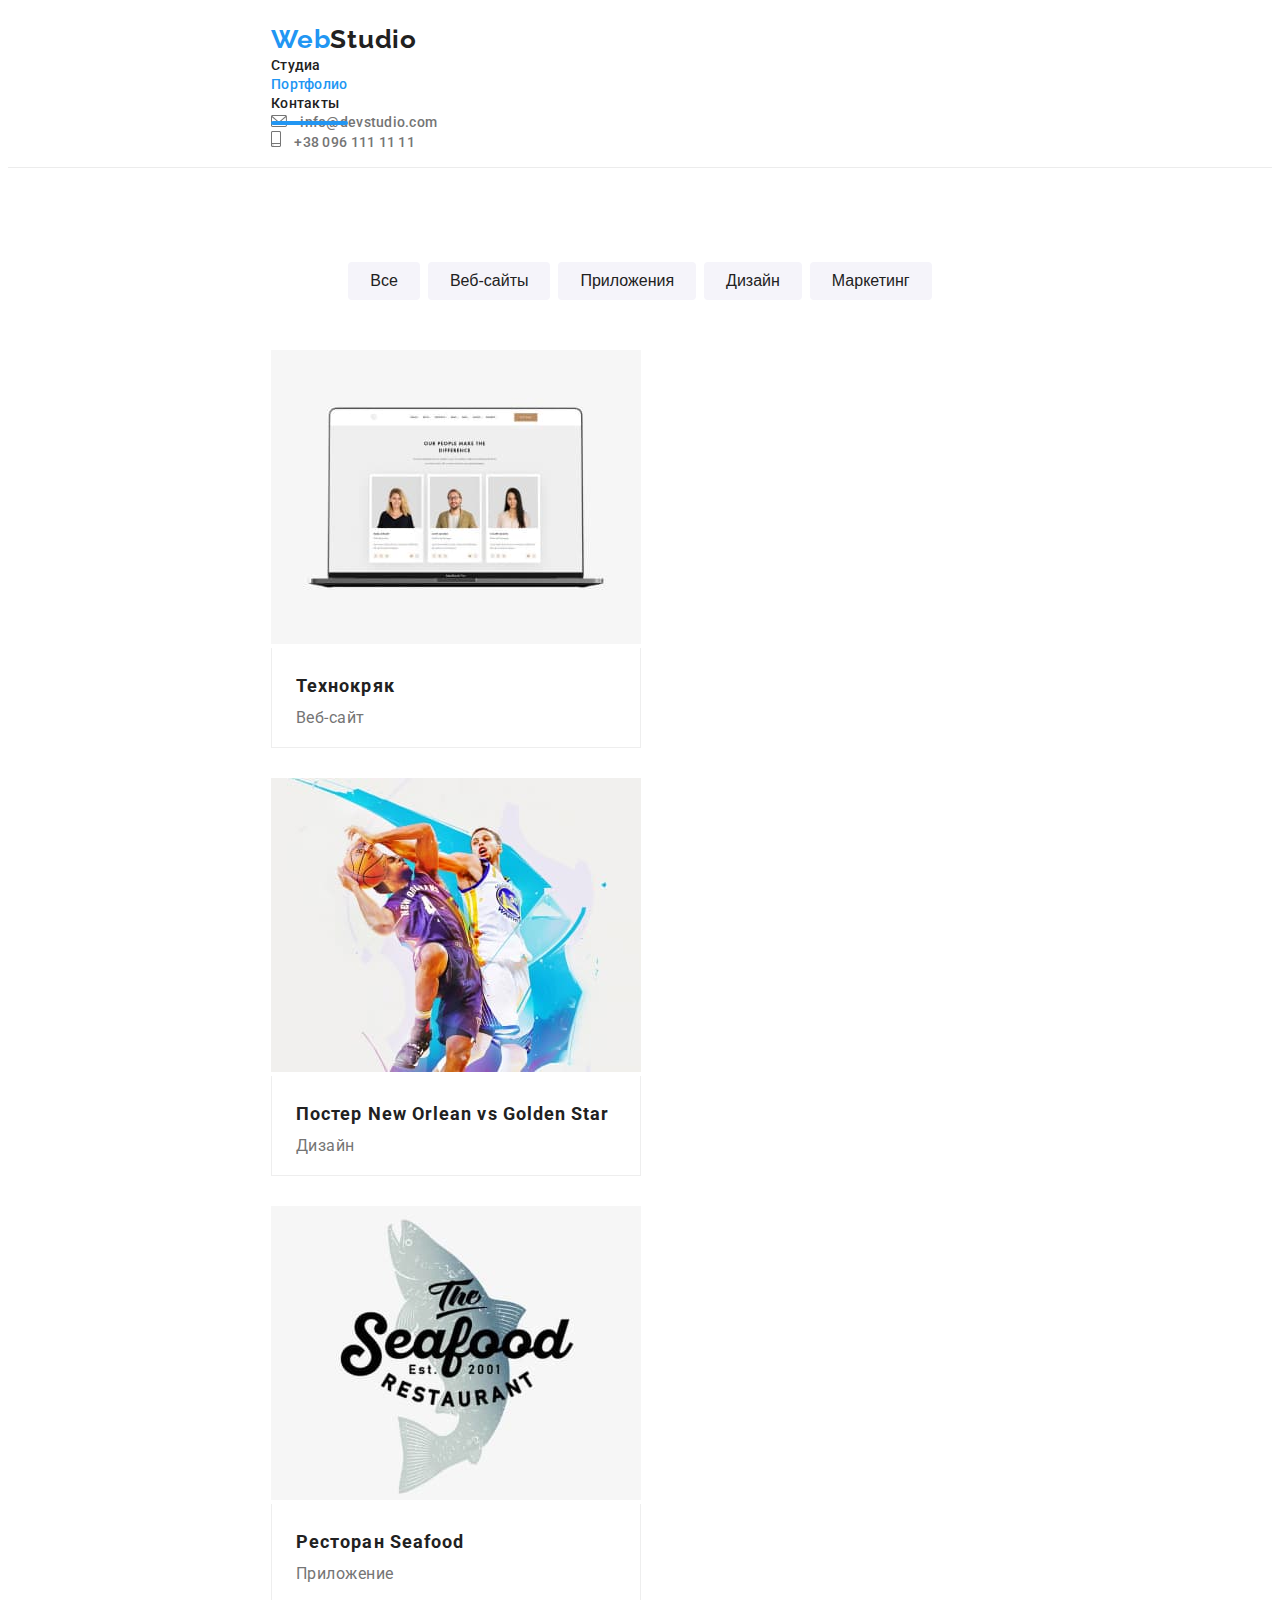
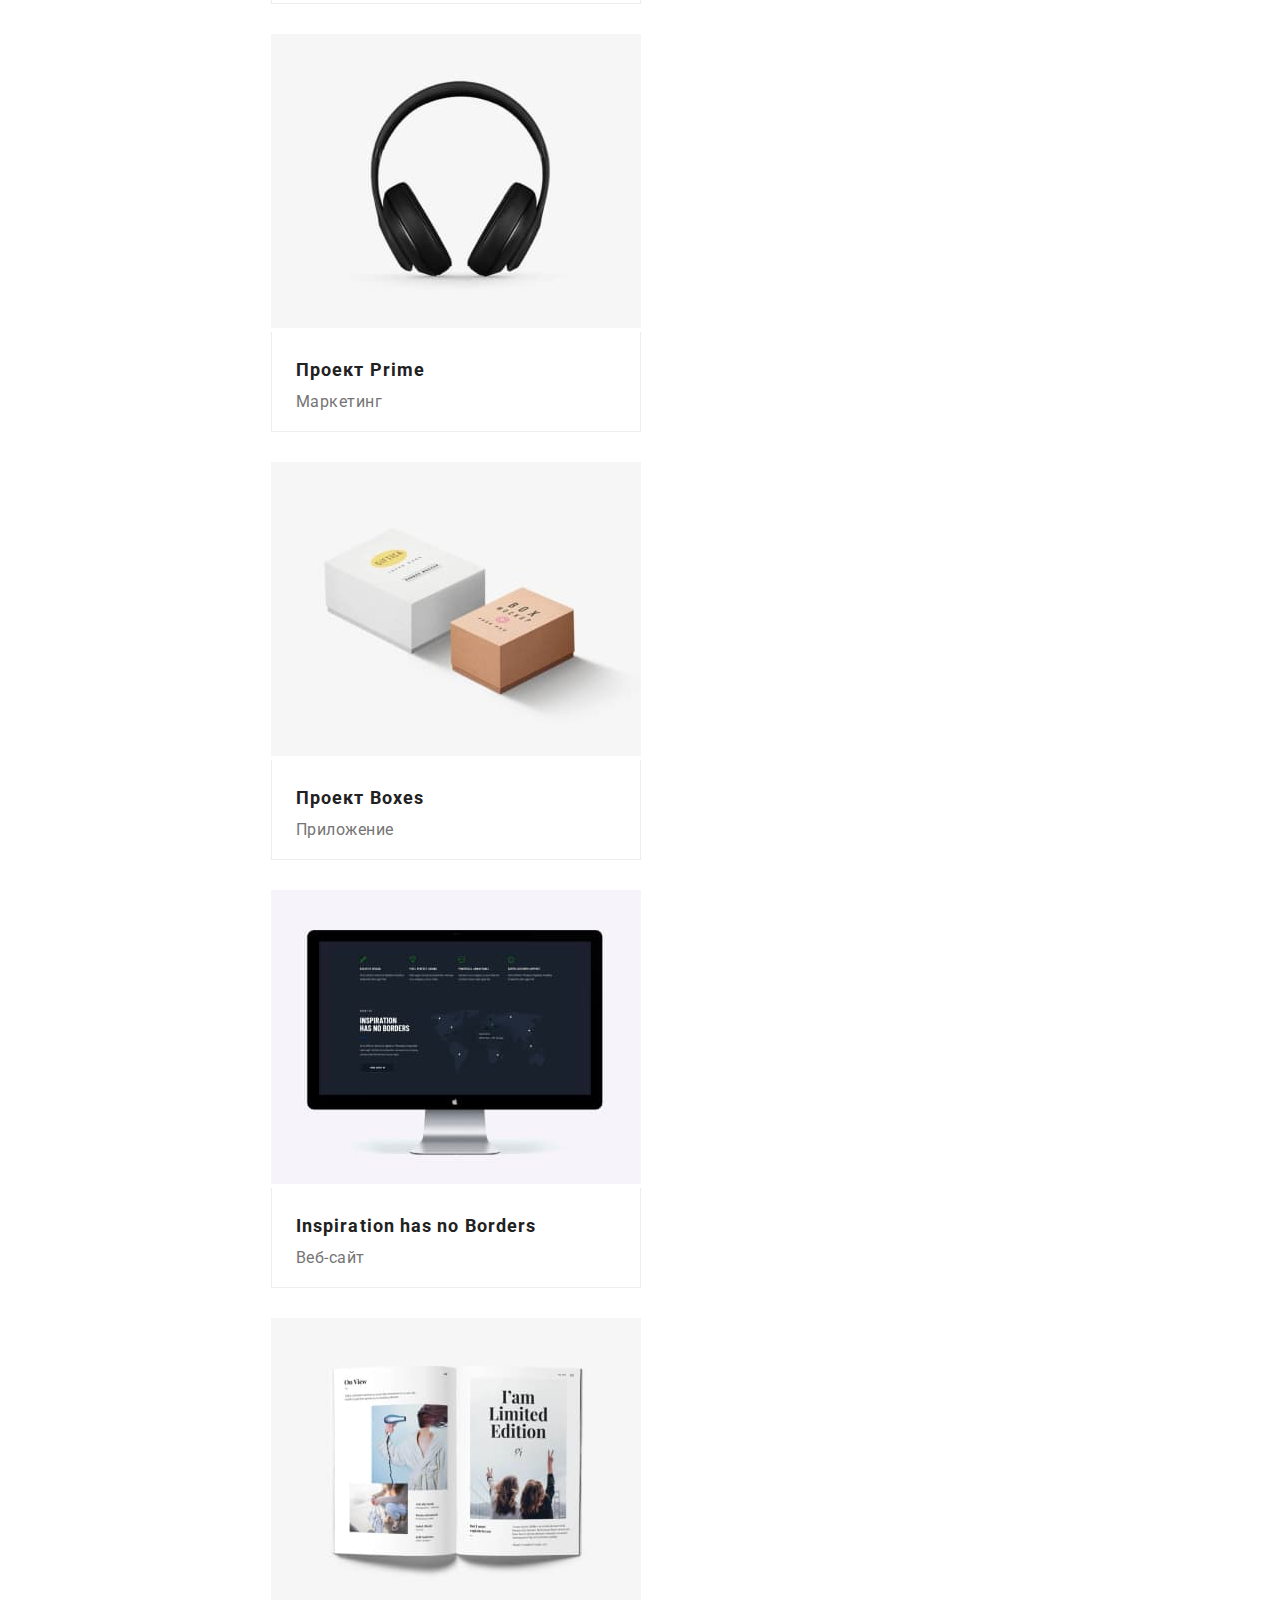
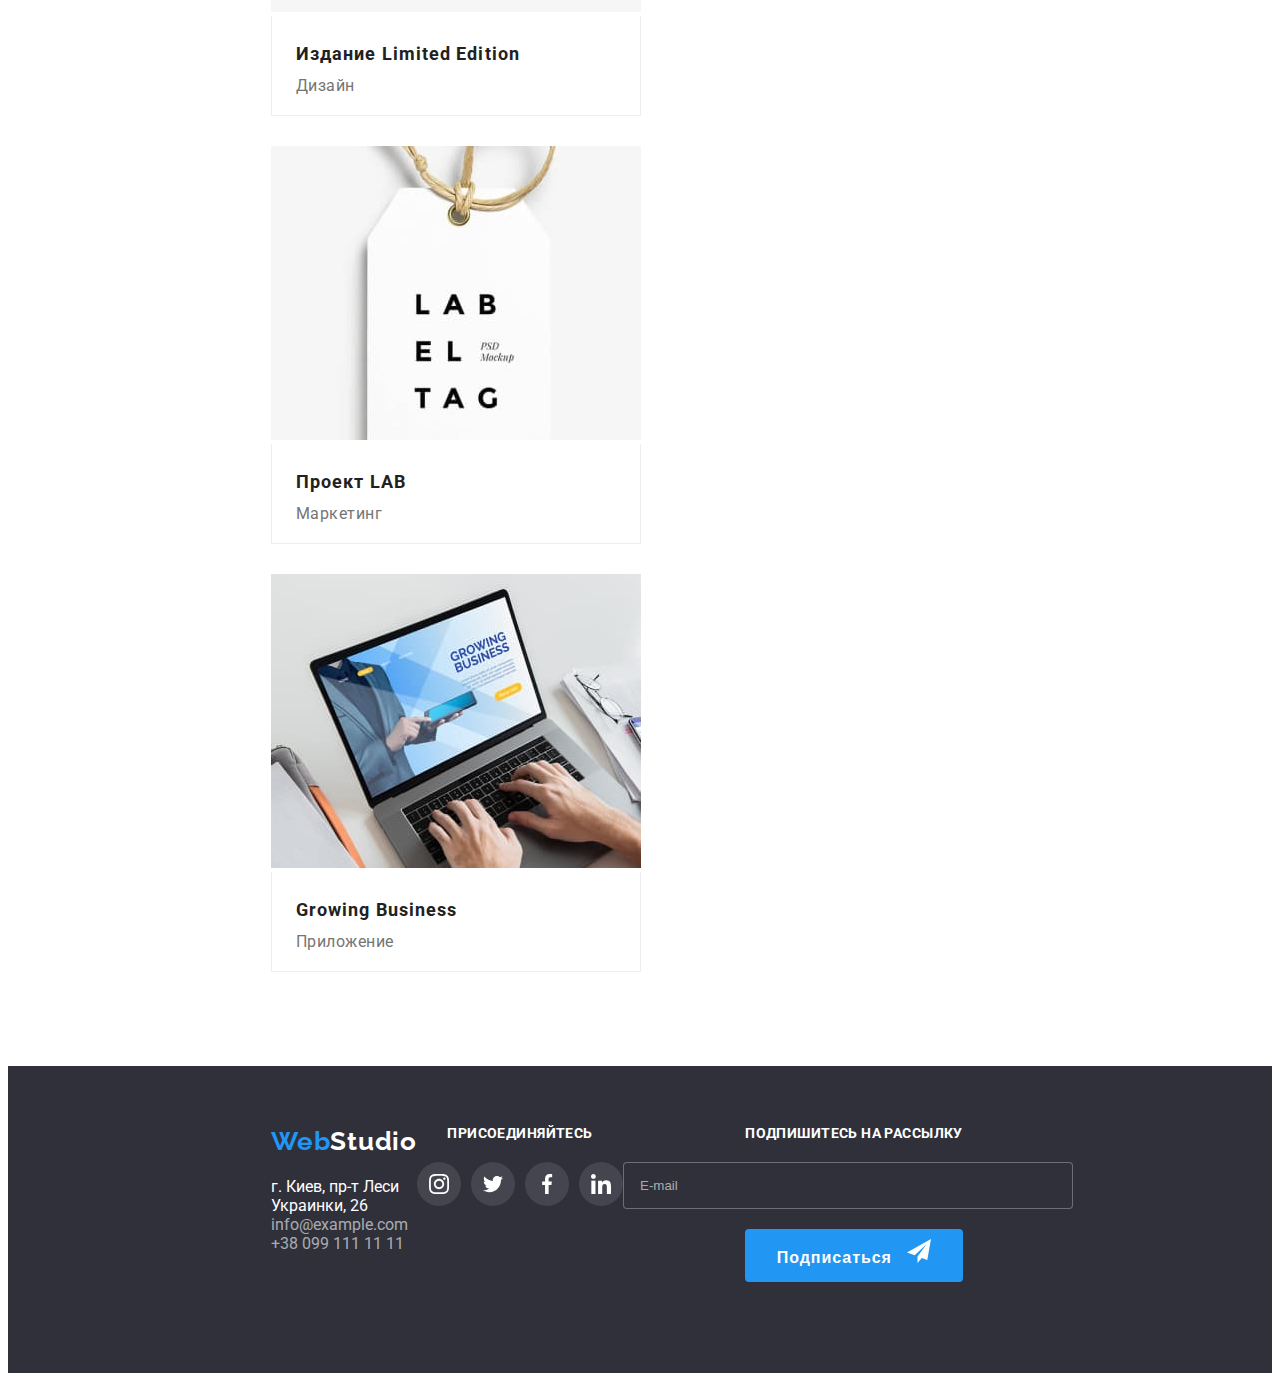
==== portfolio.html @ 80942342 "Clone 07" ====
<!DOCTYPE html>
<html lang="ru">

<head>
    <meta charset="UTF-8">
    <meta http-equiv="X-UA-Compatible" content="IE=edge">
    <meta name="viewport" content="width=device-width, initial-scale=1.0">
    <title>Portfolio Anna Kasianenko</title>
    <link rel="preconnect" href="https://fonts.googleapis.com">
    <link rel="preconnect" href="https://fonts.gstatic.com" crossorigin>
    <link
        href="https://fonts.googleapis.com/css2?family=Raleway:wght@700&family=Roboto:wght@400;500;700;900&display=swap"
        rel="stylesheet">
    <link rel="stylesheet" href="https://cdnjs.cloudflare.com/ajax/libs/modern-normalize/1.1.0/modern-normalize.min.css"
        integrity="sha512-wpPYUAdjBVSE4KJnH1VR1HeZfpl1ub8YT/NKx4PuQ5NmX2tKuGu6U/JRp5y+Y8XG2tV+wKQpNHVUX03MfMFn9Q=="
        crossorigin="anonymous" referrerpolicy="no-referrer" />
        <!-- <link rel="stylesheet" href="./css/style.css"> -->
    <link rel="stylesheet" href="./css/main.min.css">
</head>
<body>
    <header class="header">
        <div class="header-container container">
            <a class="logo link" href="#"><span>Web</span>Studio</a>
            <nav class="navigation">
                <ul class="nav-list list">
                    <li class="nav-list-item"><a class="nav-list-link link" href="./index.html">Студиа</a></li>
                    <li class="nav-list-item"><a class="nav-list-link link current"
                            href="./portfolio.html">Портфолио</a></li>
                    <li class="nav-list-item"><a class="nav-list-link link" href="">Контакты</a></li>
                </ul>
            </nav>
            <ul class="contact-links-list list">
                <li class="contact-links-list-item"><a class="contact-links-list-link link"
                        href="mailto:info@devstudio.com">
                        <svg class="contact-icon" width="16" height="12">
                            <use href="./img/sprite.svg#icon-envelope"></use>
                        </svg> info@devstudio.com</a></li>
                <li class="contact-links-list-item"><a class="contact-links-list-link link" href="tel:+380961111111">
                        <svg class="contact-icon" Width="10" Height="16">
                            <use href="./img/sprite.svg#icon-smartphone"></use>
                        </svg>
                        +38 096 111 11 11</a></li>
            </ul>
        </div>
    </header>
    <main>
        <!-- HERO -->
        <section class="hero-portfolio-buttom">
            <div class="container">
                <ul class="filter-list list">
                    <li class="filter-list_item"><button class="filter-list_btn" type="button">Все</button></li>
                    <li class="filter-list_item"><button class="filter-list_btn" type="button">Веб-сайты</button></li>
                    <li class="filter-list_item"><button class="filter-list_btn" type="button">Приложения</button></li>
                    <li class="filter-list_item"><button class="filter-list_btn" type="button">Дизайн</button></li>
                    <li class="filter-list_item"><button class="filter-list_btn" type="button">Маркетинг</button></li>
                </ul>
                <!-- END HERO -->
                <!-- PROJECTS -->
                <ul class="project-list list">
                    <li class="project-list-item">
                        <a href="" class="project-list-link link">
                        <div class="project-image">
                            <img src="./img/portfolio/macbook.jpg" alt="Laptop" width="370">
                            <div class="project-action">
                                <p class="project-description">
                                    Ресурс предлагает комплексные предложения с разным уровнем функционала и сервисов.
                                    Все это позволит посетителю получить исчерпывающие сведения о компании или частном
                                    лице.
                                </p>
                            </div>
                            </div>
                            <div class="project-wrapp">
                                <h3 class="project-title">Технокряк</h3>
                                <p class="project-text">Веб-сайт</p>
                            </div>
                        </a>
                    </li>
                    <li class="project-list-item">
                        <a href="" class="project-list-link link">
                            <div class="project-image">
                            <img src="./img/portfolio/basketball.jpg" alt="Poster New Orlean" width="370">
                            <div class="project-action">
                                <p class="project-description">
                                    Ресурс предлагает комплексные предложения с разным уровнем функционала и сервисов.
                                    Все это позволит посетителю получить исчерпывающие сведения о компании или частном
                                    лице.
                                </p>
                            </div>
                            </div>
                            <div class="project-wrapp">
                                <h3 class="project-title">Постер New Orlean vs Golden Star</h3>
                                <p class="project-text">Дизайн</p>
                            </div>
                        </a>
                    </li>
                    <li class="project-list-item">
                        <a href="" class="project-list-link link">
                            <div class="project-image">
                                <img src="./img/portfolio/seafood.jpg" alt="Seafood" width="370">
                                <div class="project-action">
                                    <p class="project-description">
                                        Ресурс предлагает комплексные предложения с разным уровнем функционала и сервисов.
                                        Все это позволит посетителю получить исчерпывающие сведения о компании или частном
                                        лице.
                                    </p>
                                </div>
                            </div>    
                            <div class="project-wrapp">
                                <h3 class="project-title">Ресторан Seafood</h3>
                                <p class="project-text">Приложение</p>
                            </div>
                        </a>
                    </li>
                    <li class="project-list-item">
                        <a href="" class="project-list-link link">
                            <div class="project-image">
                                <img src="./img/portfolio/headphone.jpg" alt="headphone" width="370">
                                <div class="project-action">
                                    <p class="project-description">
                                        Ресурс предлагает комплексные предложения с разным уровнем функционала и сервисов.
                                        Все это позволит посетителю получить исчерпывающие сведения о компании или частном
                                        лице.
                                    </p>
                                </div>
                            </div>
                            <div class="project-wrapp">
                                <h3 class="project-title">Проект Prime</h3>
                                <p class="project-text">Маркетинг</p>
                            </div>
                        </a>
                    </li>
                    <li class="project-list-item">
                        <a href="" class="project-list-link link">
                            <div class="project-image">
                                <img src="./img/portfolio/boxs.jpg" alt="Boxes" width="370">
                                <div class="project-action">
                                    <p class="project-description">
                                        Ресурс предлагает комплексные предложения с разным уровнем функционала и сервисов.
                                        Все это позволит посетителю получить исчерпывающие сведения о компании или частном
                                        лице.
                                    </p>
                                </div>
                            </div>
                            <div class="project-wrapp">
                                <h3 class="project-title">Проект Boxes</h3>
                                <p class="project-text">Приложение</p>
                            </div>
                        </a>
                    </li>
                    <li class="project-list-item">
                        <a href="" class="project-list-link link">
                            <div class="project-image">
                                <img src="./img/portfolio/monitor.jpg" alt="Monitor" width="370">
                                <div class="project-action">
                                    <p class="project-description">
                                        Ресурс предлагает комплексные предложения с разным уровнем функционала и сервисов.
                                        Все это позволит посетителю получить исчерпывающие сведения о компании или частном
                                        лице.
                                    </p>
                                </div>
                            </div>                           
                            <div class="project-wrapp">
                                <h3 class="project-title">Inspiration has no Borders</h3>
                                <p class="project-text">Веб-сайт</p>
                            </div>
                        </a>
                    </li>
                    <li class="project-list-item">
                        <a href="" class="project-list-link link">
                            <div class="project-image">
                                <img src="./img/portfolio/book.jpg" alt="Book Limited Edition" width="370">
                                <div class="project-action">
                                    <p class="project-description">
                                        Ресурс предлагает комплексные предложения с разным уровнем функционала и сервисов.
                                        Все это позволит посетителю получить исчерпывающие сведения о компании или частном
                                        лице.
                                    </p>
                                </div>
                            </div>                           
                            <div class="project-wrapp">
                                <h3 class="project-title">Издание Limited Edition</h3>
                                <p class="project-text">Дизайн</p>
                            </div>
                        </a>
                    </li>
                    <li class="project-list-item">
                        <a href="" class="project-list-link link">
                            <div class="project-image">
                                <img src="./img/portfolio/label.jpg" alt="Label" width="370">
                                <div class="project-action">
                                    <p class="project-description">
                                        Ресурс предлагает комплексные предложения с разным уровнем функционала и сервисов.
                                        Все это позволит посетителю получить исчерпывающие сведения о компании или частном
                                        лице.
                                    </p>
                                </div>
                            </div>
                            <div class="project-wrapp">
                                <h3 class="project-title">Проект LAB</h3>
                                <p class="project-text">Маркетинг</p>
                            </div>
                        </a>
                    </li>
                    <li class="project-list-item">
                        <a href="" class="project-list-link link">
                            <div class="project-image">
                                <img src="./img/portfolio/working-computer.jpg" alt="Working computer" width="370">
                                <div class="project-action">
                                    <p class="project-description">
                                        Ресурс предлагает комплексные предложения с разным уровнем функционала и сервисов.
                                        Все это позволит посетителю получить исчерпывающие сведения о компании или частном
                                        лице.
                                    </p>
                                </div>
                            </div>
                            <div class="project-wrapp">
                                <h3 class="project-title">Growing Business</h3>
                                <p class="project-text">Приложение</p>
                            </div>
                        </a>
                    </li>
                </ul>
            </div>
        </section>
        <!--FOOTER-->
        <footer class="footer">
            <div class="footer-container container">
                <div class="footer-main">
                    <a class="footer-logo link" href="#"><span>Web</span>Studio</a>
                    <address class="contact-info">
                        <ul class="contact-info-list list">
                            <li><a href="https://goo.gl/maps/L3QvmrdTpUSkbaW27" target="_blank"
                                    rel="noopener noreferrer" class="address-info link">г. Киев, пр-т Леси Украинки,
                                    26</a></li>
                            <li><a href="mailto:info@devstudio.com" class="contact-list-link link">info@example.com</a>
                            </li>
                            <li><a href="tel:+380961111111" class="contact-list-link link">+38 099 111 11 11</a></li>
                        </ul>
                        </ul>
                    </address>
                </div>
                <!--FOOTER-ICON-->
                <div class="footer-second">
                    <ul class="footer-social-list list">
                        <h3 class="title">Присоединяйтесь</h3>
                    <ul class="footer-social-icon-list list">
                        <li>
                            <a href="" class="footer-social-icon-link">
                                <svg class="footer-social" width="20" height="20" >
                                    <use href="./img/sprite.svg#icon-instagram"></use>
                                </svg>
                            </a>
                        </li>
                        <li>
                            <a href="" class="footer-social-icon-link">
                                <svg class="footer-social" width="20" height="20">
                                    <use href="./img/sprite.svg#icon-twitter"></use>
                                </svg>
                            </a>
                        </li>
                        <li>
                            <a href="" class="footer-social-icon-link">
                                <svg class="footer-social " width="20" height="20">
                                    <use href="./img/sprite.svg#icon-facebook"></use>
                                </svg>
                            </a>
                        </li>
                        <li>
                            <a href="" class="footer-social-icon-link">
                                <svg class="footer-social" width="20" height="20">
                                    <use href="./img/sprite.svg#icon-linkedin"></use>
                                </svg>
                            </a>
                        </li>
                    </ul>
                </ul>
                </div>
                <div class="footer-form">
                    <h3 class="title">Подпишитесь на рассылку</h3>
                    <form>
                       <div class="footer-form-sing-up">
                        <input class="footer-contact-form-input" name="user-mail" type="email" placeholder="E-mail" required>
                        <button class="footer-contact-form-submit-btn btn "type="submit">Подписаться
                            <svg class="sign-up-icon" width="24" height="24">
                                <use href="/img/sprite.svg#icon-send"></use>
                            </svg>
                        </button>
                       </div>
                    </form>
                </div>
                </div>
                </div> 
                </footer>
                <script src="./js/modal.js"></script>
            </body>
            </html>
---- css/main.min.css ----
:root{--primary-font-family: 'Roboto', sans-serif;--secondary-font-family: 'Raleway', sans-serif;--main-text-color:#212121;--second-text-color:#757575;--white-text-color: #FFFFFF;--accent-color: #2196F3;--accent-button-color: #188CE8;--background-color: #2F303A;--icon-color: #AFB1B8;--hero-gradient-color: rgba(47, 48, 58, 0.4);--background-color-icon: #F5F4FA;--second-backgrounf-color: rgba(255, 255, 255, 0.1);--timing-function: cubic-bezier(0.4, 0, 0.2, 1)}.visually-hidden{position:absolute;width:1px;height:1px;margin:-1px;border:0;padding:0;white-space:nowrap;clip-path:inset(100%);clip:rect(0 0 0 0);overflow:hidden}*{box-sizing:border-box}body{font-family:var(--primary-font-family);color:var(--main-text-color)}h1,h2,h3,h4,h5,h6,p{margin-top:0;margin-bottom:0}ul,ol{margin-top:0;margin-bottom:0;padding-left:0}address{font-style:normal}.list{list-style:none;padding:0}.link{text-decoration:none}.container{padding-left:15px;padding-right:15px;margin-left:auto;margin-right:auto}@media screen and (min-width: 480px){.container{width:480px}}@media screen and (min-width: 768px){.container{width:768px}}@media screen and (min-width: 1600px){.container{width:1600px}}.modal-button{position:absolute;width:30px;height:30px;top:8px;right:8px;border:1px solid rgba(0,0,0,0.1);border-radius:50px;background:var(--white-text-color)}.modal-button:hover,.modal-button:focus{fill:var(--accent-color)}.contact-links-list{margin-left:auto}.contact-links-list-link{font-weight:500;font-size:14px;line-height:1.14;letter-spacing:0.02em;color:var(--second-text-color);transition:color 250ms var(--timing-function)}.contact-links-list-link:hover,.contact-links-list-link:focus{color:var(--accent-color)}.contact-links-list-item:not(:last-child){margin-right:50px}.contact-icon{margin-right:10px;fill:var(--second-text-color);transition:fill 250ms var(--timing-function)}.contact-links-list-link:hover .contact-icon,.contact-links-list-link:focus .contact-icon{fill:var(--accent-color)}.title{font-weight:bold;font-size:14px;line-height:1.14;letter-spacing:0.03em;text-transform:uppercase;color:var(--white-text-color);margin-bottom:20px;text-align:center}.title-theme-dark{font-weight:700;font-size:36px;line-height:1.16;text-align:center;letter-spacing:0.03em;margin-bottom:30px}@media screen and (min-width: 1600px){.title-theme-dark{margin-bottom:50px}}.logo{color:var(--main-text-color);font-family:var(--secondary-font-family);font-weight:700;font-size:26px;line-height:1.2;letter-spacing:0.03em;margin-right:90px}.logo span{color:var(--accent-color)}.backdrop{position:fixed;top:0;left:0;width:100%;height:100%;background:rgba(0,0,0,0.2);transition:opacity 250ms var(--timing-function),visibility 250ms var(--timing-function)}.backdrop.is-hidden{opacity:0;pointer-events:none;visibility:hidden}.modal{position:absolute;top:50%;left:50%;transform:translate(-50%, -50%) scale(1);min-width:528px;min-height:581px;padding:40px;box-shadow:0px 1px 3px rgba(0,0,0,0.12),0px 1px 1px rgba(0,0,0,0.14),0px 2px 1px rgba(0,0,0,0.2);border-radius:4px;background-color:var(--white-text-color);transition:transform 250ms var(--timing-function)}.is-hidden .modal{transform:translate(-50%, -50%) scale(0.9)}.modal-title{margin-bottom:12px;font-weight:700;font-size:20px;line-height:1.15;letter-spacing:0.03em;color:var(--main-text-color)}.contact-text{font-style:normal;font-weight:400;font-size:12px;line-height:1.16;letter-spacing:0.01em;color:var(--second-text-color)}.contact-form-input-wrapper{position:relative;display:block;margin-top:4px}.contact-form-label{display:block;margin-bottom:10px}.contact-form-label-feedback{display:block;margin-bottom:20px}.contact-form-input{width:100%;height:40px;padding-left:42px;border:1px solid rgba(33,33,33,0.2);border-radius:4px;transition:border-color 250ms var(--timing-function)}.contact-form-input:focus,.contact-form-input:hover{outline:none;border-color:var(--accent-color)}.contact-form-icon{display:block;top:50%;left:15px;transform:translateY(-50%);position:absolute;transition:fill 250ms var(--timing-function)}.contact-form-input:focus+.contact-form-icon,.contact-form-input:hover+.contact-form-icon{fill:var(--accent-color)}.contact-form-feedback{width:100%;height:120px;margin-top:4px;padding:12px 16px;resize:none;border:1px solid rgba(33,33,33,0.2);border-radius:4px;transition:border-color 250ms var(--timing-function)}.contact-form-feedback:focus,.contact-form-feedback:hover{outline:none;border-color:var(--accent-color)}.contact-form-feedback::placeholder{font-size:12px;line-height:1.16;letter-spacing:0.01em;color:var(--second-text-color)}.contact-form-checkbox-label{display:flex;align-items:center;color:var(--second-text-color);font-size:14px;line-height:1.71;letter-spacing:0.03em}.contact-form-checkbox:focus+.contact-form-checkbox-label::before{border:1px solid var(--main-text-color)}.contact-form-checkbox:checked+.contact-form-checkbox-label::before{background-image:url("../img/icon-check.svg");background-position:center;border-radius:2px}.contact-form-checkbox:focus+.contact-form-checkbox-label::before{border:1px solid var(--accent-color)}.contact-form-checkbox-label::before{display:inline-block;width:16px;height:15px;margin-right:9px;border:1px solid var(--main-text-color);cursor:pointer;content:""}.contact-form-submit-btn{display:block;margin:0 auto;padding:10px 55px;font-weight:700;font-size:16px;line-height:1.8;letter-spacing:0.06em;background-color:var(--accent-color);color:var(--white-text-color);border:0;border-radius:4px;cursor:pointer;transition:background-color 250ms var(--timing-function)}.contact-form-submit-btn:hover,.contact-form-submit-btn:focus{background-color:var(--accent-button-color)}.contact-form-checkbox-wrapper{margin-bottom:30px}.link-policy{color:var(--accent-color)}@media screen and (min-width: 1600px){.footer-second{margin-left:72px}}.footer-social-icon-list{display:flex}.footer-social-icon-list li:not(:last-child){margin-right:10px}.footer-social-icon-link{display:flex;justify-content:center;align-items:center;width:44px;height:44px;border-radius:50%;background-color:var(--second-backgrounf-color);transition:background-color 250ms var(--timing-function)}.footer-social-icon-link:hover,.footer-social-icon-link:focus{background-color:var(--accent-color)}@media screen and (min-width: 480px){.footer-social-icon-link{margin-bottom:60px}}.footer-social{fill:var(--white-text-color)}.footer-form{margin-left:auto}.footer-form-sing-up{display:flex}@media screen and (min-width: 480px){.footer-form-sing-up{flex-wrap:wrap;justify-content:center}}.footer-contact-form-input{padding:15px 16px;width:450px;margin-right:12px;color:var(--white-text-color);border:1px solid rgba(255,255,255,0.3);background-color:var(--background-color);box-sizing:border-box;border-radius:4px}.footer-contact-form-input::placeholder{color:rgba(255,255,255,0.6)}@media screen and (min-width: 480px){.footer-contact-form-input{margin-bottom:20px}}@media screen and (min-width: 1600px){.footer-contact-form-input{min-width:385px}}.sign-up-icon{margin-left:10px}.footer-contact-form-submit-btn{padding:10px 32px;font-weight:700;font-size:16px;line-height:1.8;letter-spacing:0.06em;background-color:var(--accent-color);color:var(--white-text-color);border:0;border-radius:4px;cursor:pointer;transition:background-color 250ms var(--timing-function)}.footer-contact-form-submit-btn::before{background-image:url("../img/icon-check.svg")}.footer-contact-form-submit-btn:hover,.footer-contact-form-submit-btn:focus{background-color:var(--accent-button-color)}.header{border-bottom:1px solid #ECECEC}@media screen and (min-width: 480px){.header{padding-top:16px;padding-bottom:16px}}.menu-container{display:none}.nav-list{font-family:var(--primary-font-family);font-weight:500}.nav-list-link{font-weight:500;font-size:14px;line-height:1.14;letter-spacing:0.02em;color:var(--main-text-color);position:relative;transition:color 250ms var(--timing-function)}.nav-list-link:hover,.nav-list-link:focus{color:var(--accent-color)}.nav-list-link::after{content:" ";position:absolute;left:0;bottom:-33px;display:block;width:100%;height:4px;background-color:var(--accent-color);border-radius:2px;opacity:0}.nav-list-item:not(:last-child){margin-right:50px}.navigation a.current{color:var(--accent-color)}.current:after{opacity:1}.hero{background-image:linear-gradient(to right, var(--hero-gradient-color), var(--hero-gradient-color)),url("../img/bg-hero.jpg");background-repeat:no-repeat;background-size:cover;background-position:center;background-color:var(--background-color);font-family:var(--primary-font-family)}@media screen and (min-width: 480px){.hero{padding-top:118px;padding-bottom:118px}}.hero-title{color:var(--white-text-color);font-weight:900;letter-spacing:0.06em;text-transform:uppercase;text-align:center;margin-bottom:30px}@media screen and (min-width: 480px){.hero-title{font-size:26px;line-height:1.62}}.hero-button{display:block;margin:0 auto;padding:10px 32px;font-weight:700;font-size:16px;line-height:1.8;letter-spacing:0.06em;background-color:var(--accent-color);color:var(--white-text-color);border:0;border-radius:4px;cursor:pointer;transition:background-color 250ms var(--timing-function)}.hero-button:hover,.hero-button:focus{background-color:var(--accent-button-color)}.about{font-size:14px;letter-spacing:0.03em}@media screen and (min-width: 480px){.about{padding-bottom:60px;padding-top:60px}}@media screen and (min-width: 480px){.about-item:not(:last-child){margin-bottom:30px}}.about-item-title{margin-bottom:10px;line-height:1.14;font-weight:700;text-transform:uppercase}@media screen and (min-width: 480px){.about-item-title{text-align:center}}.about-text-item{line-height:1.71;color:var(--second-text-color)}.wrap-about-icon{display:flex;justify-content:center;align-items:center;margin-bottom:30px;height:120px;background-color:var(--background-color-icon)}.section-service{padding-bottom:94px}@media screen and (min-width: 480px){.section-service{display:none}}.work-gallery-list{display:flex;flex-wrap:wrap}.work-gallery-item{position:relative}.work-gallery-item:not(:last-child){margin-right:30px}.gallery-title{position:absolute;left:0;bottom:0;width:100%;margin:0;padding:27px 10px;font-size:14px;line-height:1.15;text-align:center;text-transform:uppercase;color:var(--white-text-color);background-color:rgba(47,48,58,0.8)}.employees-section{background:var(--background-color-icon);text-align:center}@media screen and (min-width: 480px){.employees-section{padding-top:60px;padding-bottom:60px}}@media screen and (min-width: 1600px){.employees-section{padding-top:94px;padding-bottom:94px}}@media screen and (min-width: 768px){.employees{display:flex;justify-content:center;flex-wrap:wrap;margin:-15px}}.employees-card{background:var(--white-text-color);text-align:center;letter-spacing:0.03em;box-shadow:0px 1px 3px rgba(0,0,0,0.12),0px 1px 1px rgba(0,0,0,0.14),0px 2px 1px rgba(0,0,0,0.2);border-radius:0px 0px 4px 4px}@media screen and (min-width: 480px){.employees-card:not(:last-child){margin-bottom:30px}}@media screen and (min-width: 768px){.employees-card{margin:15px}}@media screen and (min-width: 1600px){.employees-card:not(:last-child){margin-right:30px}}.employee-wrap{padding-top:30px;padding-bottom:24px}.employees-name{margin-bottom:10px;font-weight:500;font-size:16px;line-height:1.18}.employees-position{margin-bottom:16px;font-size:16px;line-height:1.18;color:var(--second-text-color)}.social-list{display:flex;justify-content:center}.social-icon-link{display:flex;justify-content:center;align-items:center;width:44px;height:44px;border-radius:50%;transition:background-color 250ms var(--timing-function)}.social-icon-link:hover,.social-icon-link:focus{background-color:var(--accent-color)}.social-icon-item:not(:last-child){margin-right:10px}.social-icon{fill:var(--icon-color);transition:fill 250ms var(--timing-function)}.social-icon-link:hover .social-icon,.social-icon-link:focus .social-icon{fill:var(--white-text-color)}.clients{padding-top:60px;padding-bottom:60px}@media screen and (min-width: 1600px){.clients{padding-top:94px;padding-bottom:94px}}.clients-list{display:flex;flex-wrap:wrap}@media screen and (min-width: 480px){.clients-list{margin:-15px}}@media screen and (min-width: 480px){.clients-list-item{flex-basis:calc((100% - 2 * 30px) / 2);margin:15px;width:226px;height:92px}}@media screen and (min-width: 768px){.clients-list-item{width:210;height:92px}}@media screen and (min-width: 1600px){.clients-list-item{width:170px;height:92px}.clients-list-item:not(:last-child){margin-right:30px}}.clients-icon-link{width:100%;height:100%;border:1px solid var(--icon-color);border-radius:4px;display:flex;justify-content:center;align-items:center;transition:border 250ms var(--timing-function)}.clients-icon-link:hover,.clients-icon-link:focus{border:1px solid var(--accent-color)}.client-icon{width:106px;height:60px;fill:var(--icon-color);transition:fill 250ms var(--timing-function)}.clients-icon-link:hover .client-icon,.clients-icon-link:focus .client-icon{fill:var(--accent-color)}.footer{background-color:var(--background-color);padding:60px 0}.footer-container{display:flex}@media screen and (min-width: 1600px){.footer-container{align-items:baseline}}.footer-main{margin-bottom:60px}@media screen and (min-width: 1600px){.footer-main{margin-bottom:0}}.footer-logo{display:inline-block;font-family:var(--secondary-font-family);font-weight:700;font-size:26px;line-height:1.19;letter-spacing:0.03em;color:var(--white-text-color);margin-bottom:20px}.footer-logo span{color:var(--accent-color)}.contact-info{font-style:normal}.contact-info-list-item{font-size:14px;line-height:1.71;letter-spacing:0.03em;text-align:center}.contact-info-list-item:not(:last-child){margin-bottom:8px}.address-info{color:var(--white-text-color)}.contact-list-link{color:rgba(255,255,255,0.6);transition:color 250ms var(--timing-function)}.contact-list-link:hover,.contact-list-link:focus{color:var(--accent-color)}.contact-list-link li:not(:last-child){margin-bottom:9px}.hero-portfolio-buttom{padding-top:94px;padding-bottom:94px}.filter-list{display:flex;justify-content:center;margin-bottom:50px}.filter-list_btn{padding:6px 22px;background-color:#F5F4FA;font-weight:500;font-size:16px;line-height:1.6;cursor:pointer;border:none;border-radius:4px;color:var(--main-text-color);transition:background-color 250ms var(--timing-function),color 250ms var(--timing-function),box-shadow 250ms var(--timing-function)}.filter-list_btn:hover,.filter-list_btn:focus{background-color:var(--accent-color);color:var(--white-text-color);box-shadow:0px 3px 1px rgba(0,0,0,0.1),0px 1px 2px rgba(0,0,0,0.08),0px 2px 2px rgba(0,0,0,0.12)}.filter-list_item:not(:last-child){margin-right:8px}.project-list{display:flex;flex-wrap:wrap;margin:-15px}.project-list-item{background:var(--white-text-color);margin:15px}.project-image{position:relative;overflow:hidden}.project-action{position:absolute;top:0;left:0;width:100%;height:100%;padding:63px 24px;background-color:var(--accent-color);opacity:0.9;transform:translateY(100%);transition:transform 250ms var(--timing-function)}.project-list-link:hover .project-action,.project-list-link:focus .project-action{transform:translateY(0)}.project-description{font-size:18px;line-height:1.56;color:var(--white-text-color)}.project-list-link{display:block;transition:box-shadow 250ms var(--timing-function)}.project-list-link:hover,.project-list-link:focus{box-shadow:0px 1px 1px rgba(0,0,0,0.12),0px 4px 4px rgba(0,0,0,0.06),1px 4px 6px rgba(0,0,0,0.16)}.project-wrapp{padding:20px 24px;border:1px solid #EEEEEE;border-top:none}.project-title{margin-top:0;margin-bottom:4px;color:var(--main-text-color);font-weight:700;font-size:18px;line-height:2;letter-spacing:0.06em}.project-text{font-size:16px;line-height:1.187;letter-spacing:0.03em;color:var(--second-text-color)}
/*# sourceMappingURL=main.min.css.map */
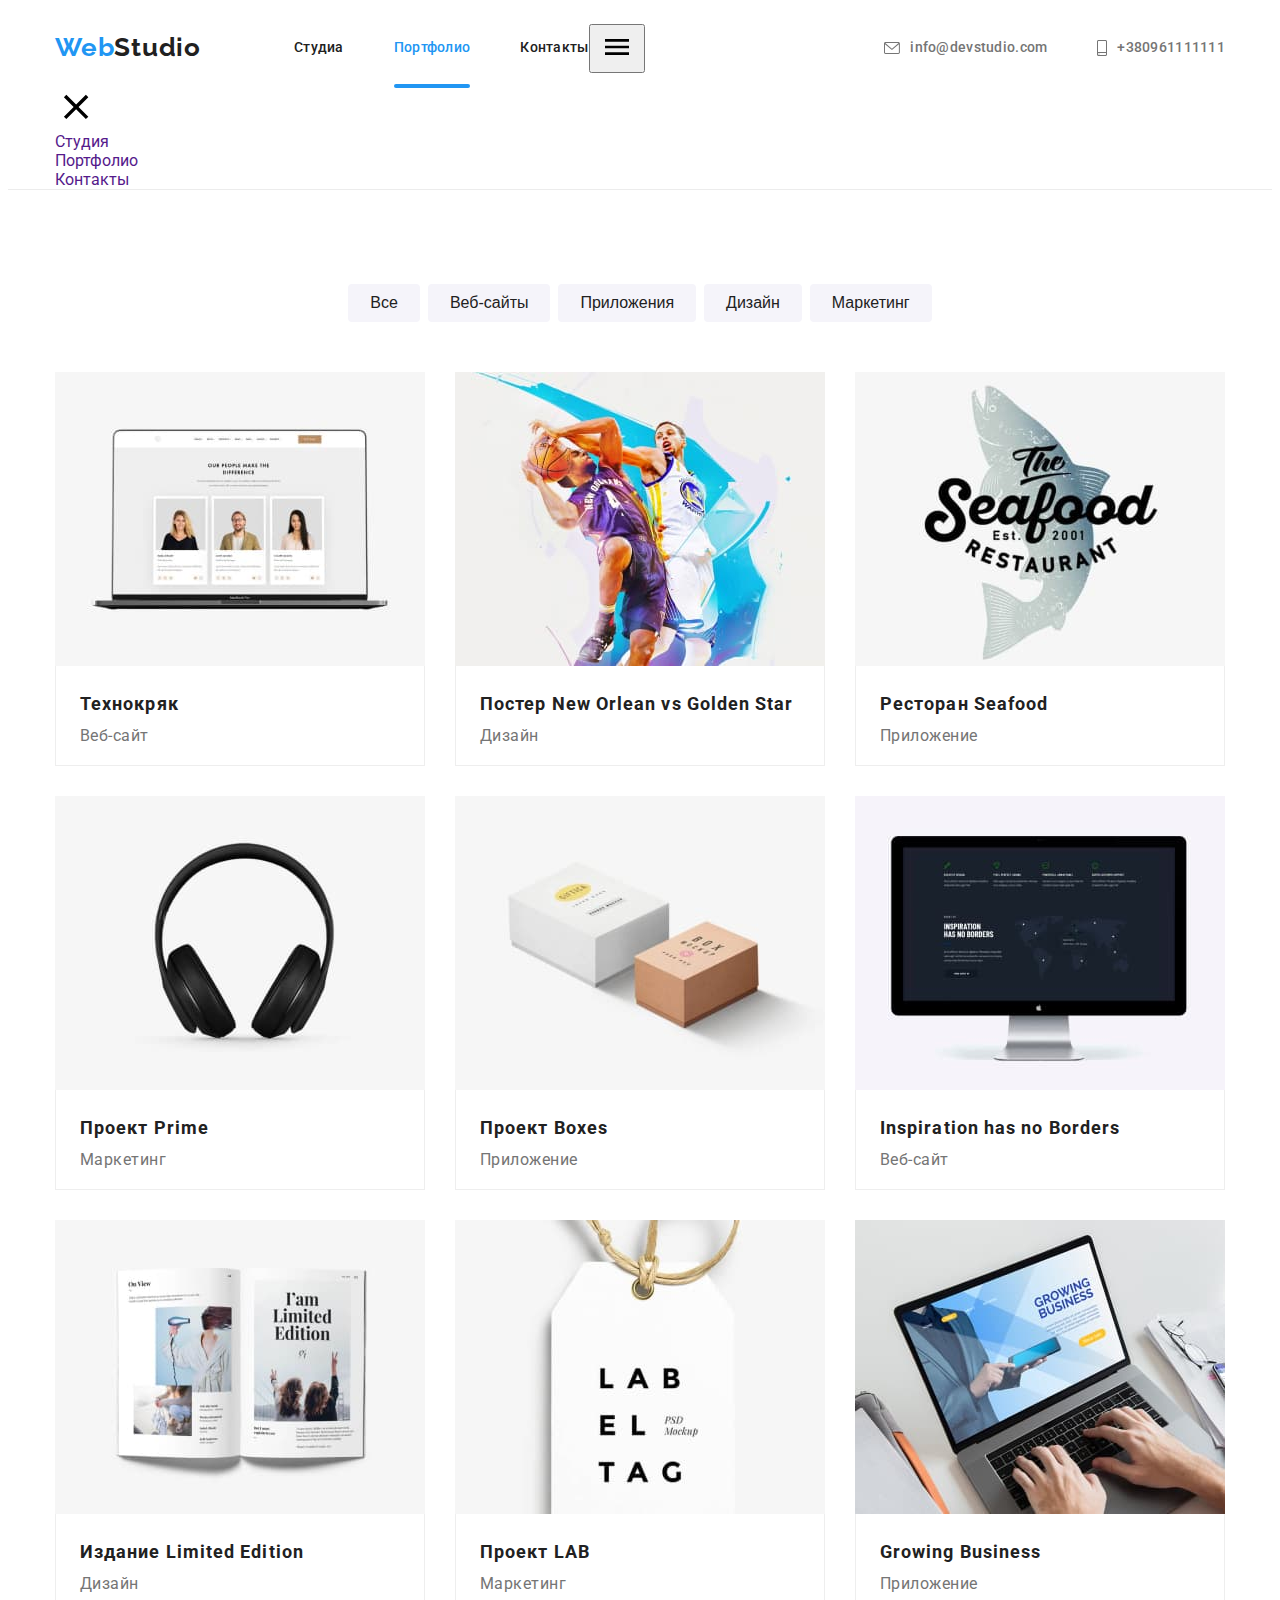
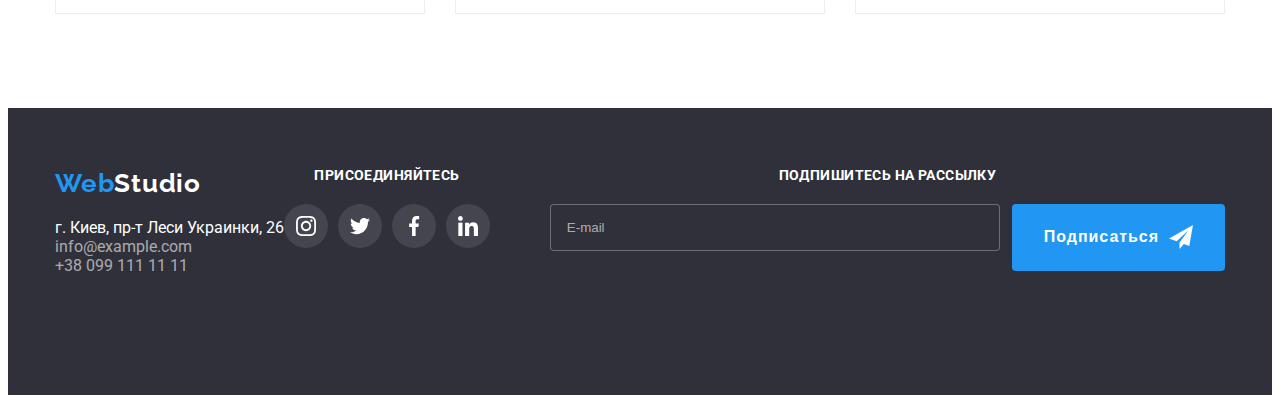
==== commit f9bc31ec: "Header - mobile menu (editing)" ====
--- a/portfolio.html
+++ b/portfolio.html
@@ -21,26 +21,45 @@
     <header class="header">
         <div class="header-container container">
             <a class="logo link" href="#"><span>Web</span>Studio</a>
-            <nav class="navigation">
-                <ul class="nav-list list">
-                    <li class="nav-list-item"><a class="nav-list-link link" href="./index.html">Студиа</a></li>
-                    <li class="nav-list-item"><a class="nav-list-link link current"
-                            href="./portfolio.html">Портфолио</a></li>
-                    <li class="nav-list-item"><a class="nav-list-link link" href="">Контакты</a></li>
-                </ul>
-            </nav>
-            <ul class="contact-links-list list">
-                <li class="contact-links-list-item"><a class="contact-links-list-link link"
-                        href="mailto:info@devstudio.com">
-                        <svg class="contact-icon" width="16" height="12">
-                            <use href="./img/sprite.svg#icon-envelope"></use>
-                        </svg> info@devstudio.com</a></li>
-                <li class="contact-links-list-item"><a class="contact-links-list-link link" href="tel:+380961111111">
-                        <svg class="contact-icon" Width="10" Height="16">
-                            <use href="./img/sprite.svg#icon-smartphone"></use>
-                        </svg>
-                        +38 096 111 11 11</a></li>
-            </ul>
+                <nav class="navigation">
+                    <ul class="nav-list list">
+                        <li class="nav-list-item"><a class="nav-list-link link" href="./index.html">Студиа</a></li>
+                        <li class="nav-list-item"><a class="nav-list-link link current" href="./portfolio.html">Портфолио</a></li>
+                        <li class="nav-list-item"><a class="nav-list-link link" href="">Контакты</a></li>
+                    </ul>
+                </nav>
+                <button type="button" class="mobile-menu-btn" data-menu-open>
+                    <svg class="mobile-menu-btn__icon" width="40" height="40">
+                      <use href="./img/sprite.svg#burger-icon-menu"></use>
+                    </svg>
+                  </button>
+                    <ul class="contact-links-list list">
+                        <li class="contact-links-list-item"><a class="contact-links-list-link link" href="mailto:info@devstudio.com">
+                            <svg class="contact-icon" width="16" height="12">
+                                <use href="./img/sprite.svg#icon-envelope"></use>
+                            </svg> info@devstudio.com</a></li>
+                        <li class="contact-links-list-item"><a class="contact-links-list-link link" href="tel:+380961111111">
+                            <svg class="contact-icon" width= "10" height="16">
+                                <use href="./img/sprite.svg#icon-smartphone"></use>
+                            </svg>
+                            +380961111111
+                        </a>
+                    </li>
+                </ul>
+        </div>
+        <div class="mobile-menu" data-menu>
+            <div class="container mobile-menu_container">
+                <bottom type="button" class="mobile-menu_close-btn" data-menu-close>
+                    <svg class="mobile-menu_close-icon" width= "40" height="40">
+                        <use href="./img/sprite.svg#icon-close-black"></use>
+                    </svg>
+                </bottom>
+                <ul class="mobile-menu-list list">
+                    <li class="mobile-meni-item"><a class="mobile-menu-link link" href="">Студия</a></li>
+                    <li class="mobile-meni-item"><a class="mobile-menu-link link" href="">Портфолио</a></li>
+                    <li class="mobile-meni-item"><a class="mobile-menu-link link" href="">Контакты</a></li>
+                </ul>
+            </div>
         </div>
     </header>
     <main>
@@ -291,6 +310,7 @@
                 </div>
                 </div> 
                 </footer>
-                <script src="./js/modal.js"></script>
+                <script src="./js/menu.js "></script> 
+                <script src="./js/modal.js"></script> 
             </body>
             </html>--- a/css/main.min.css
+++ b/css/main.min.css
@@ -1,2 +1,2 @@
-:root{--primary-font-family: 'Roboto', sans-serif;--secondary-font-family: 'Raleway', sans-serif;--main-text-color:#212121;--second-text-color:#757575;--white-text-color: #FFFFFF;--accent-color: #2196F3;--accent-button-color: #188CE8;--background-color: #2F303A;--icon-color: #AFB1B8;--hero-gradient-color: rgba(47, 48, 58, 0.4);--background-color-icon: #F5F4FA;--second-backgrounf-color: rgba(255, 255, 255, 0.1);--timing-function: cubic-bezier(0.4, 0, 0.2, 1)}.visually-hidden{position:absolute;width:1px;height:1px;margin:-1px;border:0;padding:0;white-space:nowrap;clip-path:inset(100%);clip:rect(0 0 0 0);overflow:hidden}*{box-sizing:border-box}body{font-family:var(--primary-font-family);color:var(--main-text-color)}h1,h2,h3,h4,h5,h6,p{margin-top:0;margin-bottom:0}ul,ol{margin-top:0;margin-bottom:0;padding-left:0}address{font-style:normal}.list{list-style:none;padding:0}.link{text-decoration:none}.container{padding-left:15px;padding-right:15px;margin-left:auto;margin-right:auto}@media screen and (min-width: 480px){.container{width:480px}}@media screen and (min-width: 768px){.container{width:768px}}@media screen and (min-width: 1600px){.container{width:1600px}}.modal-button{position:absolute;width:30px;height:30px;top:8px;right:8px;border:1px solid rgba(0,0,0,0.1);border-radius:50px;background:var(--white-text-color)}.modal-button:hover,.modal-button:focus{fill:var(--accent-color)}.contact-links-list{margin-left:auto}.contact-links-list-link{font-weight:500;font-size:14px;line-height:1.14;letter-spacing:0.02em;color:var(--second-text-color);transition:color 250ms var(--timing-function)}.contact-links-list-link:hover,.contact-links-list-link:focus{color:var(--accent-color)}.contact-links-list-item:not(:last-child){margin-right:50px}.contact-icon{margin-right:10px;fill:var(--second-text-color);transition:fill 250ms var(--timing-function)}.contact-links-list-link:hover .contact-icon,.contact-links-list-link:focus .contact-icon{fill:var(--accent-color)}.title{font-weight:bold;font-size:14px;line-height:1.14;letter-spacing:0.03em;text-transform:uppercase;color:var(--white-text-color);margin-bottom:20px;text-align:center}.title-theme-dark{font-weight:700;font-size:36px;line-height:1.16;text-align:center;letter-spacing:0.03em;margin-bottom:30px}@media screen and (min-width: 1600px){.title-theme-dark{margin-bottom:50px}}.logo{color:var(--main-text-color);font-family:var(--secondary-font-family);font-weight:700;font-size:26px;line-height:1.2;letter-spacing:0.03em;margin-right:90px}.logo span{color:var(--accent-color)}.backdrop{position:fixed;top:0;left:0;width:100%;height:100%;background:rgba(0,0,0,0.2);transition:opacity 250ms var(--timing-function),visibility 250ms var(--timing-function)}.backdrop.is-hidden{opacity:0;pointer-events:none;visibility:hidden}.modal{position:absolute;top:50%;left:50%;transform:translate(-50%, -50%) scale(1);min-width:528px;min-height:581px;padding:40px;box-shadow:0px 1px 3px rgba(0,0,0,0.12),0px 1px 1px rgba(0,0,0,0.14),0px 2px 1px rgba(0,0,0,0.2);border-radius:4px;background-color:var(--white-text-color);transition:transform 250ms var(--timing-function)}.is-hidden .modal{transform:translate(-50%, -50%) scale(0.9)}.modal-title{margin-bottom:12px;font-weight:700;font-size:20px;line-height:1.15;letter-spacing:0.03em;color:var(--main-text-color)}.contact-text{font-style:normal;font-weight:400;font-size:12px;line-height:1.16;letter-spacing:0.01em;color:var(--second-text-color)}.contact-form-input-wrapper{position:relative;display:block;margin-top:4px}.contact-form-label{display:block;margin-bottom:10px}.contact-form-label-feedback{display:block;margin-bottom:20px}.contact-form-input{width:100%;height:40px;padding-left:42px;border:1px solid rgba(33,33,33,0.2);border-radius:4px;transition:border-color 250ms var(--timing-function)}.contact-form-input:focus,.contact-form-input:hover{outline:none;border-color:var(--accent-color)}.contact-form-icon{display:block;top:50%;left:15px;transform:translateY(-50%);position:absolute;transition:fill 250ms var(--timing-function)}.contact-form-input:focus+.contact-form-icon,.contact-form-input:hover+.contact-form-icon{fill:var(--accent-color)}.contact-form-feedback{width:100%;height:120px;margin-top:4px;padding:12px 16px;resize:none;border:1px solid rgba(33,33,33,0.2);border-radius:4px;transition:border-color 250ms var(--timing-function)}.contact-form-feedback:focus,.contact-form-feedback:hover{outline:none;border-color:var(--accent-color)}.contact-form-feedback::placeholder{font-size:12px;line-height:1.16;letter-spacing:0.01em;color:var(--second-text-color)}.contact-form-checkbox-label{display:flex;align-items:center;color:var(--second-text-color);font-size:14px;line-height:1.71;letter-spacing:0.03em}.contact-form-checkbox:focus+.contact-form-checkbox-label::before{border:1px solid var(--main-text-color)}.contact-form-checkbox:checked+.contact-form-checkbox-label::before{background-image:url("../img/icon-check.svg");background-position:center;border-radius:2px}.contact-form-checkbox:focus+.contact-form-checkbox-label::before{border:1px solid var(--accent-color)}.contact-form-checkbox-label::before{display:inline-block;width:16px;height:15px;margin-right:9px;border:1px solid var(--main-text-color);cursor:pointer;content:""}.contact-form-submit-btn{display:block;margin:0 auto;padding:10px 55px;font-weight:700;font-size:16px;line-height:1.8;letter-spacing:0.06em;background-color:var(--accent-color);color:var(--white-text-color);border:0;border-radius:4px;cursor:pointer;transition:background-color 250ms var(--timing-function)}.contact-form-submit-btn:hover,.contact-form-submit-btn:focus{background-color:var(--accent-button-color)}.contact-form-checkbox-wrapper{margin-bottom:30px}.link-policy{color:var(--accent-color)}@media screen and (min-width: 1600px){.footer-second{margin-left:72px}}.footer-social-icon-list{display:flex}.footer-social-icon-list li:not(:last-child){margin-right:10px}.footer-social-icon-link{display:flex;justify-content:center;align-items:center;width:44px;height:44px;border-radius:50%;background-color:var(--second-backgrounf-color);transition:background-color 250ms var(--timing-function)}.footer-social-icon-link:hover,.footer-social-icon-link:focus{background-color:var(--accent-color)}@media screen and (min-width: 480px){.footer-social-icon-link{margin-bottom:60px}}.footer-social{fill:var(--white-text-color)}.footer-form{margin-left:auto}.footer-form-sing-up{display:flex}@media screen and (min-width: 480px){.footer-form-sing-up{flex-wrap:wrap;justify-content:center}}.footer-contact-form-input{padding:15px 16px;width:450px;margin-right:12px;color:var(--white-text-color);border:1px solid rgba(255,255,255,0.3);background-color:var(--background-color);box-sizing:border-box;border-radius:4px}.footer-contact-form-input::placeholder{color:rgba(255,255,255,0.6)}@media screen and (min-width: 480px){.footer-contact-form-input{margin-bottom:20px}}@media screen and (min-width: 1600px){.footer-contact-form-input{min-width:385px}}.sign-up-icon{margin-left:10px}.footer-contact-form-submit-btn{padding:10px 32px;font-weight:700;font-size:16px;line-height:1.8;letter-spacing:0.06em;background-color:var(--accent-color);color:var(--white-text-color);border:0;border-radius:4px;cursor:pointer;transition:background-color 250ms var(--timing-function)}.footer-contact-form-submit-btn::before{background-image:url("../img/icon-check.svg")}.footer-contact-form-submit-btn:hover,.footer-contact-form-submit-btn:focus{background-color:var(--accent-button-color)}.header{border-bottom:1px solid #ECECEC}@media screen and (min-width: 480px){.header{padding-top:16px;padding-bottom:16px}}.menu-container{display:none}.nav-list{font-family:var(--primary-font-family);font-weight:500}.nav-list-link{font-weight:500;font-size:14px;line-height:1.14;letter-spacing:0.02em;color:var(--main-text-color);position:relative;transition:color 250ms var(--timing-function)}.nav-list-link:hover,.nav-list-link:focus{color:var(--accent-color)}.nav-list-link::after{content:" ";position:absolute;left:0;bottom:-33px;display:block;width:100%;height:4px;background-color:var(--accent-color);border-radius:2px;opacity:0}.nav-list-item:not(:last-child){margin-right:50px}.navigation a.current{color:var(--accent-color)}.current:after{opacity:1}.hero{background-image:linear-gradient(to right, var(--hero-gradient-color), var(--hero-gradient-color)),url("../img/bg-hero.jpg");background-repeat:no-repeat;background-size:cover;background-position:center;background-color:var(--background-color);font-family:var(--primary-font-family)}@media screen and (min-width: 480px){.hero{padding-top:118px;padding-bottom:118px}}.hero-title{color:var(--white-text-color);font-weight:900;letter-spacing:0.06em;text-transform:uppercase;text-align:center;margin-bottom:30px}@media screen and (min-width: 480px){.hero-title{font-size:26px;line-height:1.62}}.hero-button{display:block;margin:0 auto;padding:10px 32px;font-weight:700;font-size:16px;line-height:1.8;letter-spacing:0.06em;background-color:var(--accent-color);color:var(--white-text-color);border:0;border-radius:4px;cursor:pointer;transition:background-color 250ms var(--timing-function)}.hero-button:hover,.hero-button:focus{background-color:var(--accent-button-color)}.about{font-size:14px;letter-spacing:0.03em}@media screen and (min-width: 480px){.about{padding-bottom:60px;padding-top:60px}}@media screen and (min-width: 480px){.about-item:not(:last-child){margin-bottom:30px}}.about-item-title{margin-bottom:10px;line-height:1.14;font-weight:700;text-transform:uppercase}@media screen and (min-width: 480px){.about-item-title{text-align:center}}.about-text-item{line-height:1.71;color:var(--second-text-color)}.wrap-about-icon{display:flex;justify-content:center;align-items:center;margin-bottom:30px;height:120px;background-color:var(--background-color-icon)}.section-service{padding-bottom:94px}@media screen and (min-width: 480px){.section-service{display:none}}.work-gallery-list{display:flex;flex-wrap:wrap}.work-gallery-item{position:relative}.work-gallery-item:not(:last-child){margin-right:30px}.gallery-title{position:absolute;left:0;bottom:0;width:100%;margin:0;padding:27px 10px;font-size:14px;line-height:1.15;text-align:center;text-transform:uppercase;color:var(--white-text-color);background-color:rgba(47,48,58,0.8)}.employees-section{background:var(--background-color-icon);text-align:center}@media screen and (min-width: 480px){.employees-section{padding-top:60px;padding-bottom:60px}}@media screen and (min-width: 1600px){.employees-section{padding-top:94px;padding-bottom:94px}}@media screen and (min-width: 768px){.employees{display:flex;justify-content:center;flex-wrap:wrap;margin:-15px}}.employees-card{background:var(--white-text-color);text-align:center;letter-spacing:0.03em;box-shadow:0px 1px 3px rgba(0,0,0,0.12),0px 1px 1px rgba(0,0,0,0.14),0px 2px 1px rgba(0,0,0,0.2);border-radius:0px 0px 4px 4px}@media screen and (min-width: 480px){.employees-card:not(:last-child){margin-bottom:30px}}@media screen and (min-width: 768px){.employees-card{margin:15px}}@media screen and (min-width: 1600px){.employees-card:not(:last-child){margin-right:30px}}.employee-wrap{padding-top:30px;padding-bottom:24px}.employees-name{margin-bottom:10px;font-weight:500;font-size:16px;line-height:1.18}.employees-position{margin-bottom:16px;font-size:16px;line-height:1.18;color:var(--second-text-color)}.social-list{display:flex;justify-content:center}.social-icon-link{display:flex;justify-content:center;align-items:center;width:44px;height:44px;border-radius:50%;transition:background-color 250ms var(--timing-function)}.social-icon-link:hover,.social-icon-link:focus{background-color:var(--accent-color)}.social-icon-item:not(:last-child){margin-right:10px}.social-icon{fill:var(--icon-color);transition:fill 250ms var(--timing-function)}.social-icon-link:hover .social-icon,.social-icon-link:focus .social-icon{fill:var(--white-text-color)}.clients{padding-top:60px;padding-bottom:60px}@media screen and (min-width: 1600px){.clients{padding-top:94px;padding-bottom:94px}}.clients-list{display:flex;flex-wrap:wrap}@media screen and (min-width: 480px){.clients-list{margin:-15px}}@media screen and (min-width: 480px){.clients-list-item{flex-basis:calc((100% - 2 * 30px) / 2);margin:15px;width:226px;height:92px}}@media screen and (min-width: 768px){.clients-list-item{width:210;height:92px}}@media screen and (min-width: 1600px){.clients-list-item{width:170px;height:92px}.clients-list-item:not(:last-child){margin-right:30px}}.clients-icon-link{width:100%;height:100%;border:1px solid var(--icon-color);border-radius:4px;display:flex;justify-content:center;align-items:center;transition:border 250ms var(--timing-function)}.clients-icon-link:hover,.clients-icon-link:focus{border:1px solid var(--accent-color)}.client-icon{width:106px;height:60px;fill:var(--icon-color);transition:fill 250ms var(--timing-function)}.clients-icon-link:hover .client-icon,.clients-icon-link:focus .client-icon{fill:var(--accent-color)}.footer{background-color:var(--background-color);padding:60px 0}.footer-container{display:flex}@media screen and (min-width: 1600px){.footer-container{align-items:baseline}}.footer-main{margin-bottom:60px}@media screen and (min-width: 1600px){.footer-main{margin-bottom:0}}.footer-logo{display:inline-block;font-family:var(--secondary-font-family);font-weight:700;font-size:26px;line-height:1.19;letter-spacing:0.03em;color:var(--white-text-color);margin-bottom:20px}.footer-logo span{color:var(--accent-color)}.contact-info{font-style:normal}.contact-info-list-item{font-size:14px;line-height:1.71;letter-spacing:0.03em;text-align:center}.contact-info-list-item:not(:last-child){margin-bottom:8px}.address-info{color:var(--white-text-color)}.contact-list-link{color:rgba(255,255,255,0.6);transition:color 250ms var(--timing-function)}.contact-list-link:hover,.contact-list-link:focus{color:var(--accent-color)}.contact-list-link li:not(:last-child){margin-bottom:9px}.hero-portfolio-buttom{padding-top:94px;padding-bottom:94px}.filter-list{display:flex;justify-content:center;margin-bottom:50px}.filter-list_btn{padding:6px 22px;background-color:#F5F4FA;font-weight:500;font-size:16px;line-height:1.6;cursor:pointer;border:none;border-radius:4px;color:var(--main-text-color);transition:background-color 250ms var(--timing-function),color 250ms var(--timing-function),box-shadow 250ms var(--timing-function)}.filter-list_btn:hover,.filter-list_btn:focus{background-color:var(--accent-color);color:var(--white-text-color);box-shadow:0px 3px 1px rgba(0,0,0,0.1),0px 1px 2px rgba(0,0,0,0.08),0px 2px 2px rgba(0,0,0,0.12)}.filter-list_item:not(:last-child){margin-right:8px}.project-list{display:flex;flex-wrap:wrap;margin:-15px}.project-list-item{background:var(--white-text-color);margin:15px}.project-image{position:relative;overflow:hidden}.project-action{position:absolute;top:0;left:0;width:100%;height:100%;padding:63px 24px;background-color:var(--accent-color);opacity:0.9;transform:translateY(100%);transition:transform 250ms var(--timing-function)}.project-list-link:hover .project-action,.project-list-link:focus .project-action{transform:translateY(0)}.project-description{font-size:18px;line-height:1.56;color:var(--white-text-color)}.project-list-link{display:block;transition:box-shadow 250ms var(--timing-function)}.project-list-link:hover,.project-list-link:focus{box-shadow:0px 1px 1px rgba(0,0,0,0.12),0px 4px 4px rgba(0,0,0,0.06),1px 4px 6px rgba(0,0,0,0.16)}.project-wrapp{padding:20px 24px;border:1px solid #EEEEEE;border-top:none}.project-title{margin-top:0;margin-bottom:4px;color:var(--main-text-color);font-weight:700;font-size:18px;line-height:2;letter-spacing:0.06em}.project-text{font-size:16px;line-height:1.187;letter-spacing:0.03em;color:var(--second-text-color)}
+:root{--primary-font-family: 'Roboto', sans-serif;--secondary-font-family: 'Raleway', sans-serif;--main-text-color:#212121;--second-text-color:#757575;--white-text-color: #FFFFFF;--accent-color: #2196F3;--accent-button-color: #188CE8;--background-color: #2F303A;--icon-color: #AFB1B8;--hero-gradient-color: rgba(47, 48, 58, 0.4);--background-color-icon: #F5F4FA;--second-backgrounf-color: rgba(255, 255, 255, 0.1);--timing-function: cubic-bezier(0.4, 0, 0.2, 1)}.visually-hidden{position:absolute;width:1px;height:1px;margin:-1px;border:0;padding:0;white-space:nowrap;clip-path:inset(100%);clip:rect(0 0 0 0);overflow:hidden}*{box-sizing:border-box}body{font-family:var(--primary-font-family);color:var(--main-text-color)}h1,h2,h3,h4,h5,h6,p{margin-top:0;margin-bottom:0}ul,ol{margin-top:0;margin-bottom:0;padding-left:0}img{display:block;max-width:100%;height:auto}address{font-style:normal}.list{list-style:none;padding:0}.link{text-decoration:none}.section{padding-top:60px;padding-bottom:60px}@media screen and (min-width: 1200px){.section{padding-top:94px;padding-bottom:94px}}.container{padding-left:15px;padding-right:15px}@media screen and (min-width: 480px){.container{width:480px;margin-left:auto;margin-right:auto}}@media screen and (min-width: 768px){.container{width:768px}}@media screen and (min-width: 1200px){.container{width:1200px}}.modal-button{position:absolute;display:flex;justify-content:center;align-items:center;width:30px;height:30px;top:8px;right:8px;border:1px solid rgba(0,0,0,0.1);border-radius:50px;background:var(--white-text-color)}.modal-button:hover,.modal-button:focus{fill:var(--accent-color)}@media screen and (max-width: 767px){.contact-links-list{display:none}}@media screen and (min-width: 768px){.contact-links-list{margin-left:auto}.contact-links-list-item:not(:last-child){margin-bottom:10px}.contact-links-list-link{display:flex;align-items:center;font-weight:500;font-size:14px;line-height:1.14;letter-spacing:0.02em;color:var(--second-text-color)}.contact-icon{margin-right:8px;fill:var(--second-text-color)}}@media screen and (min-width: 1200px){.contact-links-list{display:flex}.contact-links-list-item:not(:last-child){margin-right:50px;margin-bottom:0}.contact-icon{margin-right:10px;transition:fill 250ms var(--timing-function)}.contact-links-list-link:hover .contact-icon,.contact-links-list-link:focus .contact-icon{fill:var(--accent-color)}.contact-links-list-link{padding-top:32px;padding-bottom:32px;transition:color 250ms var(--timing-function)}.contact-links-list-link:hover,.contact-links-list-link:focus{color:var(--accent-color)}}.title{font-weight:bold;font-size:14px;line-height:1.14;letter-spacing:0.03em;text-transform:uppercase;color:var(--white-text-color);margin-bottom:20px;text-align:center}.title-theme-dark{font-weight:700;font-size:36px;line-height:1.16;text-align:center;letter-spacing:0.03em;margin-bottom:30px}@media screen and (min-width: 1600px){.title-theme-dark{margin-bottom:50px}}.logo{color:var(--main-text-color);font-family:var(--secondary-font-family);font-weight:700;font-size:26px;line-height:1.2;letter-spacing:0.03em}.logo span{color:var(--accent-color)}.backdrop{position:fixed;top:0;left:0;width:100%;height:100%;background:rgba(0,0,0,0.2);transition:opacity 250ms var(--timing-function),visibility 250ms var(--timing-function)}.backdrop.is-hidden{opacity:0;pointer-events:none;visibility:hidden}.modal{position:absolute;top:50%;left:50%;transform:translate(-50%, -50%) scale(1);min-width:528px;min-height:581px;padding:40px;box-shadow:0px 1px 3px rgba(0,0,0,0.12),0px 1px 1px rgba(0,0,0,0.14),0px 2px 1px rgba(0,0,0,0.2);border-radius:4px;background-color:var(--white-text-color);transition:transform 250ms var(--timing-function)}.is-hidden .modal{transform:translate(-50%, -50%) scale(0.9)}.modal-title{margin-bottom:12px;font-weight:700;font-size:20px;line-height:1.15;letter-spacing:0.03em;color:var(--main-text-color)}.contact-text{font-style:normal;font-weight:400;font-size:12px;line-height:1.16;letter-spacing:0.01em;color:var(--second-text-color)}.contact-form-input-wrapper{position:relative;display:block;margin-top:4px}.contact-form-label{display:block;margin-bottom:10px}.contact-form-label-feedback{display:block;margin-bottom:20px}.contact-form-input{width:100%;height:40px;padding-left:42px;border:1px solid rgba(33,33,33,0.2);border-radius:4px;transition:border-color 250ms var(--timing-function)}.contact-form-input:focus,.contact-form-input:hover{outline:none;border-color:var(--accent-color)}.contact-form-icon{display:block;top:50%;left:15px;transform:translateY(-50%);position:absolute;transition:fill 250ms var(--timing-function)}.contact-form-input:focus+.contact-form-icon,.contact-form-input:hover+.contact-form-icon{fill:var(--accent-color)}.contact-form-feedback{width:100%;height:120px;margin-top:4px;padding:12px 16px;resize:none;border:1px solid rgba(33,33,33,0.2);border-radius:4px;transition:border-color 250ms var(--timing-function)}.contact-form-feedback:focus,.contact-form-feedback:hover{outline:none;border-color:var(--accent-color)}.contact-form-feedback::placeholder{font-size:12px;line-height:1.16;letter-spacing:0.01em;color:var(--second-text-color)}.contact-form-checkbox-label{display:flex;align-items:center;color:var(--second-text-color);font-size:14px;line-height:1.71;letter-spacing:0.03em}.contact-form-checkbox:focus+.contact-form-checkbox-label::before{border:1px solid var(--main-text-color)}.contact-form-checkbox:checked+.contact-form-checkbox-label::before{background-image:url("../img/icon-check.svg");background-position:center;border-radius:2px}.contact-form-checkbox:focus+.contact-form-checkbox-label::before{border:1px solid var(--accent-color)}.contact-form-checkbox-label::before{display:inline-block;width:16px;height:15px;margin-right:9px;border:1px solid var(--main-text-color);cursor:pointer;content:""}.contact-form-submit-btn{display:block;margin:0 auto;padding:10px 55px;font-weight:700;font-size:16px;line-height:1.8;letter-spacing:0.06em;background-color:var(--accent-color);color:var(--white-text-color);border:0;border-radius:4px;cursor:pointer;transition:background-color 250ms var(--timing-function)}.contact-form-submit-btn:hover,.contact-form-submit-btn:focus{background-color:var(--accent-button-color)}.contact-form-checkbox-wrapper{margin-bottom:30px}.link-policy{color:var(--accent-color)}@media screen and (min-width: 1600px){.footer-second{margin-left:72px}}.footer-social-icon-list{display:flex}.footer-social-icon-list li:not(:last-child){margin-right:10px}.footer-social-icon-link{display:flex;justify-content:center;align-items:center;width:44px;height:44px;border-radius:50%;background-color:var(--second-backgrounf-color);transition:background-color 250ms var(--timing-function)}.footer-social-icon-link:hover,.footer-social-icon-link:focus{background-color:var(--accent-color)}@media screen and (min-width: 480px){.footer-social-icon-link{margin-bottom:60px}}.footer-social{fill:var(--white-text-color)}.footer-form{margin-left:auto}.footer-form-sing-up{display:flex}@media screen and (min-width: 480px){.footer-form-sing-up{flex-wrap:wrap;justify-content:center}}.footer-contact-form-input{padding:15px 16px;width:450px;margin-right:12px;color:var(--white-text-color);border:1px solid rgba(255,255,255,0.3);background-color:var(--background-color);box-sizing:border-box;border-radius:4px}.footer-contact-form-input::placeholder{color:rgba(255,255,255,0.6)}@media screen and (min-width: 480px){.footer-contact-form-input{margin-bottom:20px}}@media screen and (min-width: 1600px){.footer-contact-form-input{min-width:385px}}.sign-up-icon{margin-left:10px}.footer-contact-form-submit-btn{display:flex;align-items:center;text-align:center;padding:10px 32px;font-weight:700;font-size:16px;line-height:1.8;letter-spacing:0.06em;background-color:var(--accent-color);color:var(--white-text-color);border:0;border-radius:4px;cursor:pointer;transition:background-color 250ms var(--timing-function)}.footer-contact-form-submit-btn::before{background-image:url("../img/icon-check.svg")}.footer-contact-form-submit-btn:hover,.footer-contact-form-submit-btn:focus{background-color:var(--accent-button-color)}@media screen and (max-width: 768px){.mobile-menu-btn{background-color:transparent;border:none;padding:0;line-height:0}.mobile-menu{position:absolute;top:0;right:0;width:100%;height:100vh;overflow:auto;opacity:0;visibility:hidden;pointer-events:none;background-color:var(--white-text-color);transition:opacity 250ms var(--timing-function),visibility 250ms var(--timing-function)}.mobile-menu.is-open{opacity:1;visibility:visible;pointer-events:auto}.mobile-menu-btn__icon{transition:fill 250ms var(--timing-function)}.mobile-menu-btn__icon:hover,.mobile-menu-btn__icon:focus{fill:var(--accent-color);cursor:pointer}.mobile-menu_close-btn{position:absolute;top:15px;right:15px;background-color:transparent;border:none;padding:0;line-height:0;transition:fill 250ms var(--timing-function)}.mobile-menu_close-btn:hover,.mobile-menu_close-btn:focus{fill:var(--accent-color);cursor:pointer}.mobile-menu_container{position:relative;display:flex;flex-direction:column;padding-top:48px;padding-bottom:48px;height:100vh}.mobile-wrapper{margin-top:auto}.mobile-menu_nav-item:not(:last-child){margin-bottom:32px}.mobile-menu_nav-link{font-weight:500;font-size:40px;line-height:1.17;text-align:center;letter-spacing:0.02em;color:var(--main-text-color)}a.current{color:var(--accent-color)}.mobile-menu_contact-list{margin-bottom:64px}.mobile-menu_contact-item:not(:last-child){margin-bottom:32px}.mobile-menu_contact-link{font-weight:500;letter-spacing:0.02em}.mobile-menu__contact-link_tel{font-size:34px;line-height:1.17;color:var(--accent-color)}.mobile-menu__contact-link_mail{font-size:24px;line-height:28px;color:var(--second-text-color);transition:color 250ms var(--timing-function)}.mobile-menu__contact-link_mail:hover,.mobile-menu__contact-link_mail:focus{color:var(--accent-color)}.mobile-menu_social-list{display:flex}.mobile-menu_social-link{font-weight:500;font-size:18px;line-height:1.122;letter-spacing:0.02em;color:var(--accent-color)}.mobile-menu_social-item{position:relative;padding-right:10px}.mobile-menu_social-item:not(:last-child)::after{display:block;position:absolute;left:0;bottom:0;width:10px;height:100%;content:"";background-color:rgba(33,33,33,0.2)}}@media screen and (max-width: 768px) and (min-width: 768px){.mobile-menu{display:none}.mobile-menu-btn{display:none}}.header-container{display:flex;align-items:center}@media screen and (max-width: 767px){.header-container{justify-content:space-between}}.header{border-bottom:1px solid #ECECEC}@media screen and (max-width: 767px){.header{position:relative;padding-top:10px;padding-bottom:10px}}@media screen and (max-width: 767px){.navigation{display:none}}@media screen and (min-width: 768px){.navigation{margin-left:88px}}@media screen and (min-width: 1200px){.navigation{margin-left:93px}}@media screen and (min-width: 768px){.nav-list{display:flex}}.nav-list-link{position:relative}@media screen and (min-width: 768px){.nav-list-link{display:block;padding-top:32px;padding-bottom:32px;font-family:var(--primary-font-family);font-weight:500;font-size:14px;line-height:1.14;letter-spacing:0.02em;color:var(--main-text-color);transition:color 250ms var(--timing-function)}}.nav-list-link:hover,.nav-list-link:focus{color:var(--accent-color)}.nav-list-link::after{content:" ";position:absolute;left:0;bottom:0;display:block;width:100%;height:4px;background-color:var(--accent-color);border-radius:2px;opacity:0}.nav-list-item:not(:last-child){margin-right:50px}.navigation a.current{color:var(--accent-color)}.current:after{opacity:1}.hero{max-width:1600px;height:600px;margin-right:auto;margin-left:auto;background-image:linear-gradient(to right, var(--hero-gradient-color), var(--hero-gradient-color)),url("../img/bg-hero.jpg");background-repeat:no-repeat;background-size:cover;background-position:center;background-color:var(--background-color);font-family:var(--primary-font-family);padding-top:200px;padding-bottom:200px}.hero-title{color:var(--white-text-color);font-weight:900;letter-spacing:0.06em;text-transform:uppercase;text-align:center;width:696px;margin:0px auto;margin-bottom:30px;font-size:44px;line-height:1.5}.hero-button{display:block;margin:0 auto;padding:10px 32px;font-weight:700;font-size:16px;line-height:1.8;letter-spacing:0.06em;background-color:var(--accent-color);color:var(--white-text-color);border:0;border-radius:4px;cursor:pointer;transition:background-color 250ms var(--timing-function)}.hero-button:hover,.hero-button:focus{background-color:var(--accent-button-color)}.about{font-size:14px;letter-spacing:0.03em}@media screen and (min-width: 480px){.about{padding-bottom:60px;padding-top:60px}}@media screen and (min-width: 480px){.about-item:not(:last-child){margin-bottom:30px}}.about-item-title{margin-bottom:10px;line-height:1.14;font-weight:700;text-transform:uppercase}@media screen and (min-width: 480px){.about-item-title{text-align:center}}.about-text-item{line-height:1.71;color:var(--second-text-color)}.wrap-about-icon{display:flex;justify-content:center;align-items:center;margin-bottom:30px;height:120px;background-color:var(--background-color-icon)}.section-service{padding-bottom:94px}@media screen and (min-width: 480px){.section-service{display:none}}.work-gallery-list{display:flex;flex-wrap:wrap}.work-gallery-item{position:relative}.work-gallery-item:not(:last-child){margin-right:30px}.gallery-title{position:absolute;left:0;bottom:0;width:100%;margin:0;padding:27px 10px;font-size:14px;line-height:1.15;text-align:center;text-transform:uppercase;color:var(--white-text-color);background-color:rgba(47,48,58,0.8)}.employees-section{background:var(--background-color-icon);text-align:center}@media screen and (min-width: 480px){.employees-section{padding-top:60px;padding-bottom:60px}}@media screen and (min-width: 1600px){.employees-section{padding-top:94px;padding-bottom:94px}}@media screen and (min-width: 768px){.employees{display:flex;justify-content:center;flex-wrap:wrap;margin:-15px}}.employees-card{background:var(--white-text-color);text-align:center;letter-spacing:0.03em;box-shadow:0px 1px 3px rgba(0,0,0,0.12),0px 1px 1px rgba(0,0,0,0.14),0px 2px 1px rgba(0,0,0,0.2);border-radius:0px 0px 4px 4px}@media screen and (min-width: 480px){.employees-card:not(:last-child){margin-bottom:30px}}@media screen and (min-width: 768px){.employees-card{margin:15px}}@media screen and (min-width: 1600px){.employees-card:not(:last-child){margin-right:30px}}.employee-wrap{padding-top:30px;padding-bottom:24px}.employees-name{margin-bottom:10px;font-weight:500;font-size:16px;line-height:1.18}.employees-position{margin-bottom:16px;font-size:16px;line-height:1.18;color:var(--second-text-color)}.social-list{display:flex;justify-content:center}.social-icon-link{display:flex;justify-content:center;align-items:center;width:44px;height:44px;border-radius:50%;transition:background-color 250ms var(--timing-function)}.social-icon-link:hover,.social-icon-link:focus{background-color:var(--accent-color)}.social-icon-item:not(:last-child){margin-right:10px}.social-icon{fill:var(--icon-color);transition:fill 250ms var(--timing-function)}.social-icon-link:hover .social-icon,.social-icon-link:focus .social-icon{fill:var(--white-text-color)}.clients{padding-top:60px;padding-bottom:60px}@media screen and (min-width: 1600px){.clients{padding-top:94px;padding-bottom:94px}}.clients-list{display:flex}@media screen and (max-width: 480px){.clients-list{flex-wrap:wrap;margin:-15px}}@media screen and (min-width: 480px){.clients-list-item{flex-basis:calc((100% - 2 * 30px) / 2);margin:15px;width:226px;height:92px}}@media screen and (min-width: 768px){.clients-list-item{flex-basis:calc((100% - 3 * 30px) / 3);width:210;height:92px}}@media screen and (min-width: 1600px){.clients-list-item{width:170px;height:92px}.clients-list-item:not(:last-child){margin-right:30px}}.clients-icon-link{width:100%;height:100%;border:1px solid var(--icon-color);border-radius:4px;display:flex;justify-content:center;align-items:center;transition:border 250ms var(--timing-function)}.clients-icon-link:hover,.clients-icon-link:focus{border:1px solid var(--accent-color)}.client-icon{width:106px;height:60px;fill:var(--icon-color);transition:fill 250ms var(--timing-function)}.clients-icon-link:hover .client-icon,.clients-icon-link:focus .client-icon{fill:var(--accent-color)}.footer{background-color:var(--background-color);padding:60px 0}.footer-container{display:flex}@media screen and (min-width: 1600px){.footer-container{align-items:baseline}}.footer-main{margin-bottom:60px}@media screen and (min-width: 1600px){.footer-main{margin-bottom:0}}.footer-logo{display:inline-block;font-family:var(--secondary-font-family);font-weight:700;font-size:26px;line-height:1.19;letter-spacing:0.03em;color:var(--white-text-color);margin-bottom:20px}.footer-logo span{color:var(--accent-color)}.contact-info{font-style:normal}.contact-info-list-item{font-size:14px;line-height:1.71;letter-spacing:0.03em;text-align:center}.contact-info-list-item:not(:last-child){margin-bottom:8px}.address-info{color:var(--white-text-color)}.contact-list-link{color:rgba(255,255,255,0.6);transition:color 250ms var(--timing-function)}.contact-list-link:hover,.contact-list-link:focus{color:var(--accent-color)}.contact-list-link li:not(:last-child){margin-bottom:9px}.hero-portfolio-buttom{padding-top:94px;padding-bottom:94px}.filter-list{display:flex;justify-content:center;margin-bottom:50px}.filter-list_btn{padding:6px 22px;background-color:#F5F4FA;font-weight:500;font-size:16px;line-height:1.6;cursor:pointer;border:none;border-radius:4px;color:var(--main-text-color);transition:background-color 250ms var(--timing-function),color 250ms var(--timing-function),box-shadow 250ms var(--timing-function)}.filter-list_btn:hover,.filter-list_btn:focus{background-color:var(--accent-color);color:var(--white-text-color);box-shadow:0px 3px 1px rgba(0,0,0,0.1),0px 1px 2px rgba(0,0,0,0.08),0px 2px 2px rgba(0,0,0,0.12)}.filter-list_item:not(:last-child){margin-right:8px}.project-list{display:flex;flex-wrap:wrap;margin:-15px}.project-list-item{background:var(--white-text-color);margin:15px}.project-image{position:relative;overflow:hidden}.project-action{position:absolute;top:0;left:0;width:100%;height:100%;padding:63px 24px;background-color:var(--accent-color);opacity:0.9;transform:translateY(100%);transition:transform 250ms var(--timing-function)}.project-list-link:hover .project-action,.project-list-link:focus .project-action{transform:translateY(0)}.project-description{font-size:18px;line-height:1.56;color:var(--white-text-color)}.project-list-link{display:block;transition:box-shadow 250ms var(--timing-function)}.project-list-link:hover,.project-list-link:focus{box-shadow:0px 1px 1px rgba(0,0,0,0.12),0px 4px 4px rgba(0,0,0,0.06),1px 4px 6px rgba(0,0,0,0.16)}.project-wrapp{padding:20px 24px;border:1px solid #EEEEEE;border-top:none}.project-title{margin-top:0;margin-bottom:4px;color:var(--main-text-color);font-weight:700;font-size:18px;line-height:2;letter-spacing:0.06em}.project-text{font-size:16px;line-height:1.187;letter-spacing:0.03em;color:var(--second-text-color)}
 /*# sourceMappingURL=main.min.css.map */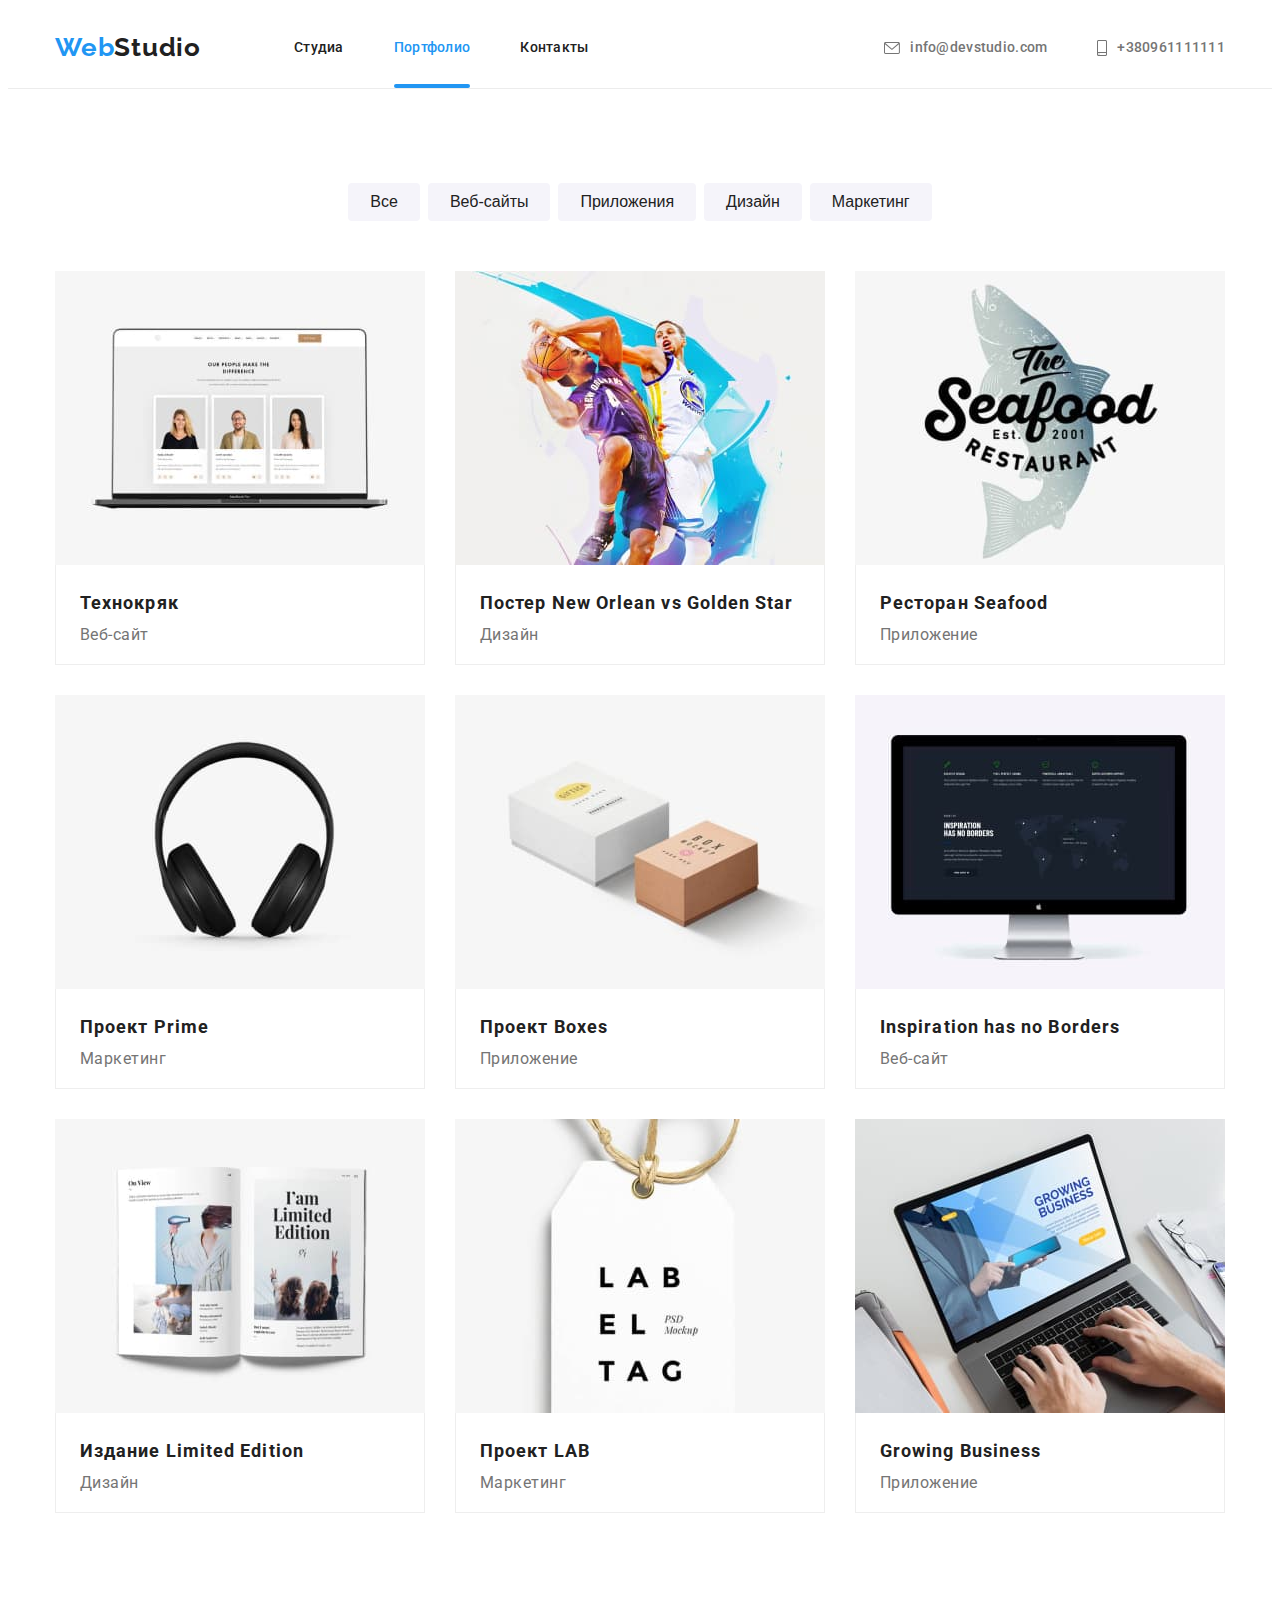
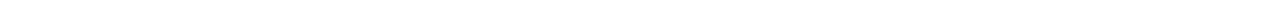
==== commit a612e145: "Portfolio done" ====
--- a/portfolio.html
+++ b/portfolio.html
@@ -14,7 +14,6 @@
     <link rel="stylesheet" href="https://cdnjs.cloudflare.com/ajax/libs/modern-normalize/1.1.0/modern-normalize.min.css"
         integrity="sha512-wpPYUAdjBVSE4KJnH1VR1HeZfpl1ub8YT/NKx4PuQ5NmX2tKuGu6U/JRp5y+Y8XG2tV+wKQpNHVUX03MfMFn9Q=="
         crossorigin="anonymous" referrerpolicy="no-referrer" />
-        <!-- <link rel="stylesheet" href="./css/style.css"> -->
     <link rel="stylesheet" href="./css/main.min.css">
 </head>
 <body>
@@ -54,13 +53,38 @@
                         <use href="./img/sprite.svg#icon-close-black"></use>
                     </svg>
                 </bottom>
-                <ul class="mobile-menu-list list">
-                    <li class="mobile-meni-item"><a class="mobile-menu-link link" href="">Студия</a></li>
-                    <li class="mobile-meni-item"><a class="mobile-menu-link link" href="">Портфолио</a></li>
-                    <li class="mobile-meni-item"><a class="mobile-menu-link link" href="">Контакты</a></li>
-                </ul>
+                <ul class="mobile-menu_nav-list list">
+                    <li class="mobile-menu_nav-item"><a class="mobile-menu_nav-link link" href="./index.html">Студия</a></li>
+                    <li class="mobile-menu_nav-item"><a class="mobile-menu_nav-link link current" href="./portfolio.html">Портфолио</a></li>
+                    <li class="mobile-menu_nav-item"><a class="mobile-menu_nav-link link" href="">Контакты</a></li>
+                </ul>
+            <div class="mobile-wrapper">
+                <ul class="mobile-menu_contact-list list">
+                    <li class="mobile-menu_contact-item">
+                        <a href="tel:+380961111111" class="mobile-menu_contact-link mobile-menu__contact-link_tel link">+38 096 111 11 11 </a>
+                    </li>
+                    <li class="mobile-menu_contact-item">
+                        <a href="mailto:info@devstudio.com" class="mobile-menu_contact-link mobile-menu__contact-link_mail link">info@devstudio.com </a>
+                    </li>
+                </ul>
+                <ul class="mobile-menu_social-list list">
+                    <li class="mobile-menu_social-item">
+                        <a href="" target="_blank" class="mobile-menu_social-link link">Instagram</a>
+                </li>
+                    <li class="mobile-menu_social-item">
+                        <a href="" target="_blank" class="mobile-menu_social-link link">Twitter</a>
+                </li>
+                <li class="mobile-menu_social-item">
+                    <a href="" target="_blank" class="mobile-menu_social-link link">Facebook</a>
+            </li>
+                <li class="mobile-menu_social-item">
+                    <a href="" target="_blank" class="mobile-menu_social-link link">LinkedIn</a>
+            </li>
+            </ul>
+        </ul>
             </div>
         </div>
+    </div>
     </header>
     <main>
         <!-- HERO -->
@@ -242,74 +266,74 @@
             </div>
         </section>
         <!--FOOTER-->
-        <footer class="footer">
-            <div class="footer-container container">
-                <div class="footer-main">
-                    <a class="footer-logo link" href="#"><span>Web</span>Studio</a>
-                    <address class="contact-info">
-                        <ul class="contact-info-list list">
-                            <li><a href="https://goo.gl/maps/L3QvmrdTpUSkbaW27" target="_blank"
-                                    rel="noopener noreferrer" class="address-info link">г. Киев, пр-т Леси Украинки,
-                                    26</a></li>
-                            <li><a href="mailto:info@devstudio.com" class="contact-list-link link">info@example.com</a>
-                            </li>
-                            <li><a href="tel:+380961111111" class="contact-list-link link">+38 099 111 11 11</a></li>
-                        </ul>
-                        </ul>
-                    </address>
-                </div>
-                <!--FOOTER-ICON-->
-                <div class="footer-second">
-                    <ul class="footer-social-list list">
-                        <h3 class="title">Присоединяйтесь</h3>
-                    <ul class="footer-social-icon-list list">
-                        <li>
-                            <a href="" class="footer-social-icon-link">
-                                <svg class="footer-social" width="20" height="20" >
-                                    <use href="./img/sprite.svg#icon-instagram"></use>
-                                </svg>
-                            </a>
-                        </li>
-                        <li>
-                            <a href="" class="footer-social-icon-link">
-                                <svg class="footer-social" width="20" height="20">
-                                    <use href="./img/sprite.svg#icon-twitter"></use>
-                                </svg>
-                            </a>
-                        </li>
-                        <li>
-                            <a href="" class="footer-social-icon-link">
-                                <svg class="footer-social " width="20" height="20">
-                                    <use href="./img/sprite.svg#icon-facebook"></use>
-                                </svg>
-                            </a>
-                        </li>
-                        <li>
-                            <a href="" class="footer-social-icon-link">
-                                <svg class="footer-social" width="20" height="20">
-                                    <use href="./img/sprite.svg#icon-linkedin"></use>
-                                </svg>
-                            </a>
-                        </li>
+    <!-- <footer class="footer">
+        <div class="footer-container container">
+            <div class="footer-main">
+                <a class="footer-logo link" href="#"><span>Web</span>Studio</a>
+                <address class="contact-info">
+                <ul class="contact-info-list list">
+                    <li class="contact-info-list-item">
+                        <a href="https://goo.gl/maps/L3QvmrdTpUSkbaW27" target="_blank"
+                        rel="noopener noreferrer" class="address-info link">г. Киев, пр-т Леси Украинки, 26</a>
+                </li>
+                    <li class="contact-info-list-item">
+                        <a href="mailto:info@devstudio.com" class="contact-list-link link">info@example.com</a>
+                    </li>
+                    <li class="contact-info-list-item">
+                        <a href="tel:+380961111111" class="contact-list-link link">+38 099 111 11 11</a>
+                    </li>
                     </ul>
-                </ul>
-                </div>
-                <div class="footer-form">
-                    <h3 class="title">Подпишитесь на рассылку</h3>
-                    <form>
-                       <div class="footer-form-sing-up">
-                        <input class="footer-contact-form-input" name="user-mail" type="email" placeholder="E-mail" required>
-                        <button class="footer-contact-form-submit-btn btn "type="submit">Подписаться
-                            <svg class="sign-up-icon" width="24" height="24">
-                                <use href="/img/sprite.svg#icon-send"></use>
-                            </svg>
-                        </button>
-                       </div>
-                    </form>
-                </div>
-                </div>
-                </div> 
-                </footer>
+            </address>
+        </div>               -->
+ <!--FOOTER-ICON-->
+    <!-- <div class="footer-second">
+            <h3 class="title">Присоединяйтесь</h3>
+        <ul class="footer-social-icon-list list">
+            <li>
+                <a href="" class="footer-social-icon-link">
+                    <svg class="footer-social" width="20" height="20" >
+                        <use href="./img/sprite.svg#icon-instagram"></use>
+                    </svg>
+                </a>
+            </li>
+            <li>
+                <a href="" class="footer-social-icon-link">
+                    <svg class="footer-social" width="20" height="20">
+                        <use href="./img/sprite.svg#icon-twitter"></use>
+                    </svg>
+                </a>
+            </li>
+            <li>
+                <a href="" class="footer-social-icon-link">
+                    <svg class="footer-social " width="20" height="20">
+                        <use href="./img/sprite.svg#icon-facebook"></use>
+                    </svg>
+                </a>
+            </li>
+            <li>
+                <a href="" class="footer-social-icon-link">
+                    <svg class="footer-social" width="20" height="20">
+                        <use href="./img/sprite.svg#icon-linkedin"></use>
+                    </svg>
+                </a>
+            </li>
+        </ul>
+    </div>
+    <div class="footer-form">
+        <h3 class="title">Подпишитесь на рассылку</h3>
+        <form>
+           <div class="footer-form-sing-up">
+            <input class="footer-contact-form-input" name="user-mail" type="email" placeholder="E-mail" required>
+            <button class="footer-contact-form-submit-btn btn" type="submit">Подписаться
+                <svg class="sign-up-icon" width="24" height="24">
+                    <use href="/img/sprite.svg#icon-send"></use>
+                </svg>
+            </button>
+           </div>
+        </form>
+    </div>
+    </div>
+    </footer>   -->
                 <script src="./js/menu.js "></script> 
                 <script src="./js/modal.js"></script> 
             </body>
--- a/css/main.min.css
+++ b/css/main.min.css
@@ -1,2 +1,2 @@
-:root{--primary-font-family: 'Roboto', sans-serif;--secondary-font-family: 'Raleway', sans-serif;--main-text-color:#212121;--second-text-color:#757575;--white-text-color: #FFFFFF;--accent-color: #2196F3;--accent-button-color: #188CE8;--background-color: #2F303A;--icon-color: #AFB1B8;--hero-gradient-color: rgba(47, 48, 58, 0.4);--background-color-icon: #F5F4FA;--second-backgrounf-color: rgba(255, 255, 255, 0.1);--timing-function: cubic-bezier(0.4, 0, 0.2, 1)}.visually-hidden{position:absolute;width:1px;height:1px;margin:-1px;border:0;padding:0;white-space:nowrap;clip-path:inset(100%);clip:rect(0 0 0 0);overflow:hidden}*{box-sizing:border-box}body{font-family:var(--primary-font-family);color:var(--main-text-color)}h1,h2,h3,h4,h5,h6,p{margin-top:0;margin-bottom:0}ul,ol{margin-top:0;margin-bottom:0;padding-left:0}img{display:block;max-width:100%;height:auto}address{font-style:normal}.list{list-style:none;padding:0}.link{text-decoration:none}.section{padding-top:60px;padding-bottom:60px}@media screen and (min-width: 1200px){.section{padding-top:94px;padding-bottom:94px}}.container{padding-left:15px;padding-right:15px}@media screen and (min-width: 480px){.container{width:480px;margin-left:auto;margin-right:auto}}@media screen and (min-width: 768px){.container{width:768px}}@media screen and (min-width: 1200px){.container{width:1200px}}.modal-button{position:absolute;display:flex;justify-content:center;align-items:center;width:30px;height:30px;top:8px;right:8px;border:1px solid rgba(0,0,0,0.1);border-radius:50px;background:var(--white-text-color)}.modal-button:hover,.modal-button:focus{fill:var(--accent-color)}@media screen and (max-width: 767px){.contact-links-list{display:none}}@media screen and (min-width: 768px){.contact-links-list{margin-left:auto}.contact-links-list-item:not(:last-child){margin-bottom:10px}.contact-links-list-link{display:flex;align-items:center;font-weight:500;font-size:14px;line-height:1.14;letter-spacing:0.02em;color:var(--second-text-color)}.contact-icon{margin-right:8px;fill:var(--second-text-color)}}@media screen and (min-width: 1200px){.contact-links-list{display:flex}.contact-links-list-item:not(:last-child){margin-right:50px;margin-bottom:0}.contact-icon{margin-right:10px;transition:fill 250ms var(--timing-function)}.contact-links-list-link:hover .contact-icon,.contact-links-list-link:focus .contact-icon{fill:var(--accent-color)}.contact-links-list-link{padding-top:32px;padding-bottom:32px;transition:color 250ms var(--timing-function)}.contact-links-list-link:hover,.contact-links-list-link:focus{color:var(--accent-color)}}.title{font-weight:bold;font-size:14px;line-height:1.14;letter-spacing:0.03em;text-transform:uppercase;color:var(--white-text-color);margin-bottom:20px;text-align:center}.title-theme-dark{font-weight:700;font-size:36px;line-height:1.16;text-align:center;letter-spacing:0.03em;margin-bottom:30px}@media screen and (min-width: 1600px){.title-theme-dark{margin-bottom:50px}}.logo{color:var(--main-text-color);font-family:var(--secondary-font-family);font-weight:700;font-size:26px;line-height:1.2;letter-spacing:0.03em}.logo span{color:var(--accent-color)}.backdrop{position:fixed;top:0;left:0;width:100%;height:100%;background:rgba(0,0,0,0.2);transition:opacity 250ms var(--timing-function),visibility 250ms var(--timing-function)}.backdrop.is-hidden{opacity:0;pointer-events:none;visibility:hidden}.modal{position:absolute;top:50%;left:50%;transform:translate(-50%, -50%) scale(1);min-width:528px;min-height:581px;padding:40px;box-shadow:0px 1px 3px rgba(0,0,0,0.12),0px 1px 1px rgba(0,0,0,0.14),0px 2px 1px rgba(0,0,0,0.2);border-radius:4px;background-color:var(--white-text-color);transition:transform 250ms var(--timing-function)}.is-hidden .modal{transform:translate(-50%, -50%) scale(0.9)}.modal-title{margin-bottom:12px;font-weight:700;font-size:20px;line-height:1.15;letter-spacing:0.03em;color:var(--main-text-color)}.contact-text{font-style:normal;font-weight:400;font-size:12px;line-height:1.16;letter-spacing:0.01em;color:var(--second-text-color)}.contact-form-input-wrapper{position:relative;display:block;margin-top:4px}.contact-form-label{display:block;margin-bottom:10px}.contact-form-label-feedback{display:block;margin-bottom:20px}.contact-form-input{width:100%;height:40px;padding-left:42px;border:1px solid rgba(33,33,33,0.2);border-radius:4px;transition:border-color 250ms var(--timing-function)}.contact-form-input:focus,.contact-form-input:hover{outline:none;border-color:var(--accent-color)}.contact-form-icon{display:block;top:50%;left:15px;transform:translateY(-50%);position:absolute;transition:fill 250ms var(--timing-function)}.contact-form-input:focus+.contact-form-icon,.contact-form-input:hover+.contact-form-icon{fill:var(--accent-color)}.contact-form-feedback{width:100%;height:120px;margin-top:4px;padding:12px 16px;resize:none;border:1px solid rgba(33,33,33,0.2);border-radius:4px;transition:border-color 250ms var(--timing-function)}.contact-form-feedback:focus,.contact-form-feedback:hover{outline:none;border-color:var(--accent-color)}.contact-form-feedback::placeholder{font-size:12px;line-height:1.16;letter-spacing:0.01em;color:var(--second-text-color)}.contact-form-checkbox-label{display:flex;align-items:center;color:var(--second-text-color);font-size:14px;line-height:1.71;letter-spacing:0.03em}.contact-form-checkbox:focus+.contact-form-checkbox-label::before{border:1px solid var(--main-text-color)}.contact-form-checkbox:checked+.contact-form-checkbox-label::before{background-image:url("../img/icon-check.svg");background-position:center;border-radius:2px}.contact-form-checkbox:focus+.contact-form-checkbox-label::before{border:1px solid var(--accent-color)}.contact-form-checkbox-label::before{display:inline-block;width:16px;height:15px;margin-right:9px;border:1px solid var(--main-text-color);cursor:pointer;content:""}.contact-form-submit-btn{display:block;margin:0 auto;padding:10px 55px;font-weight:700;font-size:16px;line-height:1.8;letter-spacing:0.06em;background-color:var(--accent-color);color:var(--white-text-color);border:0;border-radius:4px;cursor:pointer;transition:background-color 250ms var(--timing-function)}.contact-form-submit-btn:hover,.contact-form-submit-btn:focus{background-color:var(--accent-button-color)}.contact-form-checkbox-wrapper{margin-bottom:30px}.link-policy{color:var(--accent-color)}@media screen and (min-width: 1600px){.footer-second{margin-left:72px}}.footer-social-icon-list{display:flex}.footer-social-icon-list li:not(:last-child){margin-right:10px}.footer-social-icon-link{display:flex;justify-content:center;align-items:center;width:44px;height:44px;border-radius:50%;background-color:var(--second-backgrounf-color);transition:background-color 250ms var(--timing-function)}.footer-social-icon-link:hover,.footer-social-icon-link:focus{background-color:var(--accent-color)}@media screen and (min-width: 480px){.footer-social-icon-link{margin-bottom:60px}}.footer-social{fill:var(--white-text-color)}.footer-form{margin-left:auto}.footer-form-sing-up{display:flex}@media screen and (min-width: 480px){.footer-form-sing-up{flex-wrap:wrap;justify-content:center}}.footer-contact-form-input{padding:15px 16px;width:450px;margin-right:12px;color:var(--white-text-color);border:1px solid rgba(255,255,255,0.3);background-color:var(--background-color);box-sizing:border-box;border-radius:4px}.footer-contact-form-input::placeholder{color:rgba(255,255,255,0.6)}@media screen and (min-width: 480px){.footer-contact-form-input{margin-bottom:20px}}@media screen and (min-width: 1600px){.footer-contact-form-input{min-width:385px}}.sign-up-icon{margin-left:10px}.footer-contact-form-submit-btn{display:flex;align-items:center;text-align:center;padding:10px 32px;font-weight:700;font-size:16px;line-height:1.8;letter-spacing:0.06em;background-color:var(--accent-color);color:var(--white-text-color);border:0;border-radius:4px;cursor:pointer;transition:background-color 250ms var(--timing-function)}.footer-contact-form-submit-btn::before{background-image:url("../img/icon-check.svg")}.footer-contact-form-submit-btn:hover,.footer-contact-form-submit-btn:focus{background-color:var(--accent-button-color)}@media screen and (max-width: 768px){.mobile-menu-btn{background-color:transparent;border:none;padding:0;line-height:0}.mobile-menu{position:absolute;top:0;right:0;width:100%;height:100vh;overflow:auto;opacity:0;visibility:hidden;pointer-events:none;background-color:var(--white-text-color);transition:opacity 250ms var(--timing-function),visibility 250ms var(--timing-function)}.mobile-menu.is-open{opacity:1;visibility:visible;pointer-events:auto}.mobile-menu-btn__icon{transition:fill 250ms var(--timing-function)}.mobile-menu-btn__icon:hover,.mobile-menu-btn__icon:focus{fill:var(--accent-color);cursor:pointer}.mobile-menu_close-btn{position:absolute;top:15px;right:15px;background-color:transparent;border:none;padding:0;line-height:0;transition:fill 250ms var(--timing-function)}.mobile-menu_close-btn:hover,.mobile-menu_close-btn:focus{fill:var(--accent-color);cursor:pointer}.mobile-menu_container{position:relative;display:flex;flex-direction:column;padding-top:48px;padding-bottom:48px;height:100vh}.mobile-wrapper{margin-top:auto}.mobile-menu_nav-item:not(:last-child){margin-bottom:32px}.mobile-menu_nav-link{font-weight:500;font-size:40px;line-height:1.17;text-align:center;letter-spacing:0.02em;color:var(--main-text-color)}a.current{color:var(--accent-color)}.mobile-menu_contact-list{margin-bottom:64px}.mobile-menu_contact-item:not(:last-child){margin-bottom:32px}.mobile-menu_contact-link{font-weight:500;letter-spacing:0.02em}.mobile-menu__contact-link_tel{font-size:34px;line-height:1.17;color:var(--accent-color)}.mobile-menu__contact-link_mail{font-size:24px;line-height:28px;color:var(--second-text-color);transition:color 250ms var(--timing-function)}.mobile-menu__contact-link_mail:hover,.mobile-menu__contact-link_mail:focus{color:var(--accent-color)}.mobile-menu_social-list{display:flex}.mobile-menu_social-link{font-weight:500;font-size:18px;line-height:1.122;letter-spacing:0.02em;color:var(--accent-color)}.mobile-menu_social-item{position:relative;padding-right:10px}.mobile-menu_social-item:not(:last-child)::after{display:block;position:absolute;left:0;bottom:0;width:10px;height:100%;content:"";background-color:rgba(33,33,33,0.2)}}@media screen and (max-width: 768px) and (min-width: 768px){.mobile-menu{display:none}.mobile-menu-btn{display:none}}.header-container{display:flex;align-items:center}@media screen and (max-width: 767px){.header-container{justify-content:space-between}}.header{border-bottom:1px solid #ECECEC}@media screen and (max-width: 767px){.header{position:relative;padding-top:10px;padding-bottom:10px}}@media screen and (max-width: 767px){.navigation{display:none}}@media screen and (min-width: 768px){.navigation{margin-left:88px}}@media screen and (min-width: 1200px){.navigation{margin-left:93px}}@media screen and (min-width: 768px){.nav-list{display:flex}}.nav-list-link{position:relative}@media screen and (min-width: 768px){.nav-list-link{display:block;padding-top:32px;padding-bottom:32px;font-family:var(--primary-font-family);font-weight:500;font-size:14px;line-height:1.14;letter-spacing:0.02em;color:var(--main-text-color);transition:color 250ms var(--timing-function)}}.nav-list-link:hover,.nav-list-link:focus{color:var(--accent-color)}.nav-list-link::after{content:" ";position:absolute;left:0;bottom:0;display:block;width:100%;height:4px;background-color:var(--accent-color);border-radius:2px;opacity:0}.nav-list-item:not(:last-child){margin-right:50px}.navigation a.current{color:var(--accent-color)}.current:after{opacity:1}.hero{max-width:1600px;height:600px;margin-right:auto;margin-left:auto;background-image:linear-gradient(to right, var(--hero-gradient-color), var(--hero-gradient-color)),url("../img/bg-hero.jpg");background-repeat:no-repeat;background-size:cover;background-position:center;background-color:var(--background-color);font-family:var(--primary-font-family);padding-top:200px;padding-bottom:200px}.hero-title{color:var(--white-text-color);font-weight:900;letter-spacing:0.06em;text-transform:uppercase;text-align:center;width:696px;margin:0px auto;margin-bottom:30px;font-size:44px;line-height:1.5}.hero-button{display:block;margin:0 auto;padding:10px 32px;font-weight:700;font-size:16px;line-height:1.8;letter-spacing:0.06em;background-color:var(--accent-color);color:var(--white-text-color);border:0;border-radius:4px;cursor:pointer;transition:background-color 250ms var(--timing-function)}.hero-button:hover,.hero-button:focus{background-color:var(--accent-button-color)}.about{font-size:14px;letter-spacing:0.03em}@media screen and (min-width: 480px){.about{padding-bottom:60px;padding-top:60px}}@media screen and (min-width: 480px){.about-item:not(:last-child){margin-bottom:30px}}.about-item-title{margin-bottom:10px;line-height:1.14;font-weight:700;text-transform:uppercase}@media screen and (min-width: 480px){.about-item-title{text-align:center}}.about-text-item{line-height:1.71;color:var(--second-text-color)}.wrap-about-icon{display:flex;justify-content:center;align-items:center;margin-bottom:30px;height:120px;background-color:var(--background-color-icon)}.section-service{padding-bottom:94px}@media screen and (min-width: 480px){.section-service{display:none}}.work-gallery-list{display:flex;flex-wrap:wrap}.work-gallery-item{position:relative}.work-gallery-item:not(:last-child){margin-right:30px}.gallery-title{position:absolute;left:0;bottom:0;width:100%;margin:0;padding:27px 10px;font-size:14px;line-height:1.15;text-align:center;text-transform:uppercase;color:var(--white-text-color);background-color:rgba(47,48,58,0.8)}.employees-section{background:var(--background-color-icon);text-align:center}@media screen and (min-width: 480px){.employees-section{padding-top:60px;padding-bottom:60px}}@media screen and (min-width: 1600px){.employees-section{padding-top:94px;padding-bottom:94px}}@media screen and (min-width: 768px){.employees{display:flex;justify-content:center;flex-wrap:wrap;margin:-15px}}.employees-card{background:var(--white-text-color);text-align:center;letter-spacing:0.03em;box-shadow:0px 1px 3px rgba(0,0,0,0.12),0px 1px 1px rgba(0,0,0,0.14),0px 2px 1px rgba(0,0,0,0.2);border-radius:0px 0px 4px 4px}@media screen and (min-width: 480px){.employees-card:not(:last-child){margin-bottom:30px}}@media screen and (min-width: 768px){.employees-card{margin:15px}}@media screen and (min-width: 1600px){.employees-card:not(:last-child){margin-right:30px}}.employee-wrap{padding-top:30px;padding-bottom:24px}.employees-name{margin-bottom:10px;font-weight:500;font-size:16px;line-height:1.18}.employees-position{margin-bottom:16px;font-size:16px;line-height:1.18;color:var(--second-text-color)}.social-list{display:flex;justify-content:center}.social-icon-link{display:flex;justify-content:center;align-items:center;width:44px;height:44px;border-radius:50%;transition:background-color 250ms var(--timing-function)}.social-icon-link:hover,.social-icon-link:focus{background-color:var(--accent-color)}.social-icon-item:not(:last-child){margin-right:10px}.social-icon{fill:var(--icon-color);transition:fill 250ms var(--timing-function)}.social-icon-link:hover .social-icon,.social-icon-link:focus .social-icon{fill:var(--white-text-color)}.clients{padding-top:60px;padding-bottom:60px}@media screen and (min-width: 1600px){.clients{padding-top:94px;padding-bottom:94px}}.clients-list{display:flex}@media screen and (max-width: 480px){.clients-list{flex-wrap:wrap;margin:-15px}}@media screen and (min-width: 480px){.clients-list-item{flex-basis:calc((100% - 2 * 30px) / 2);margin:15px;width:226px;height:92px}}@media screen and (min-width: 768px){.clients-list-item{flex-basis:calc((100% - 3 * 30px) / 3);width:210;height:92px}}@media screen and (min-width: 1600px){.clients-list-item{width:170px;height:92px}.clients-list-item:not(:last-child){margin-right:30px}}.clients-icon-link{width:100%;height:100%;border:1px solid var(--icon-color);border-radius:4px;display:flex;justify-content:center;align-items:center;transition:border 250ms var(--timing-function)}.clients-icon-link:hover,.clients-icon-link:focus{border:1px solid var(--accent-color)}.client-icon{width:106px;height:60px;fill:var(--icon-color);transition:fill 250ms var(--timing-function)}.clients-icon-link:hover .client-icon,.clients-icon-link:focus .client-icon{fill:var(--accent-color)}.footer{background-color:var(--background-color);padding:60px 0}.footer-container{display:flex}@media screen and (min-width: 1600px){.footer-container{align-items:baseline}}.footer-main{margin-bottom:60px}@media screen and (min-width: 1600px){.footer-main{margin-bottom:0}}.footer-logo{display:inline-block;font-family:var(--secondary-font-family);font-weight:700;font-size:26px;line-height:1.19;letter-spacing:0.03em;color:var(--white-text-color);margin-bottom:20px}.footer-logo span{color:var(--accent-color)}.contact-info{font-style:normal}.contact-info-list-item{font-size:14px;line-height:1.71;letter-spacing:0.03em;text-align:center}.contact-info-list-item:not(:last-child){margin-bottom:8px}.address-info{color:var(--white-text-color)}.contact-list-link{color:rgba(255,255,255,0.6);transition:color 250ms var(--timing-function)}.contact-list-link:hover,.contact-list-link:focus{color:var(--accent-color)}.contact-list-link li:not(:last-child){margin-bottom:9px}.hero-portfolio-buttom{padding-top:94px;padding-bottom:94px}.filter-list{display:flex;justify-content:center;margin-bottom:50px}.filter-list_btn{padding:6px 22px;background-color:#F5F4FA;font-weight:500;font-size:16px;line-height:1.6;cursor:pointer;border:none;border-radius:4px;color:var(--main-text-color);transition:background-color 250ms var(--timing-function),color 250ms var(--timing-function),box-shadow 250ms var(--timing-function)}.filter-list_btn:hover,.filter-list_btn:focus{background-color:var(--accent-color);color:var(--white-text-color);box-shadow:0px 3px 1px rgba(0,0,0,0.1),0px 1px 2px rgba(0,0,0,0.08),0px 2px 2px rgba(0,0,0,0.12)}.filter-list_item:not(:last-child){margin-right:8px}.project-list{display:flex;flex-wrap:wrap;margin:-15px}.project-list-item{background:var(--white-text-color);margin:15px}.project-image{position:relative;overflow:hidden}.project-action{position:absolute;top:0;left:0;width:100%;height:100%;padding:63px 24px;background-color:var(--accent-color);opacity:0.9;transform:translateY(100%);transition:transform 250ms var(--timing-function)}.project-list-link:hover .project-action,.project-list-link:focus .project-action{transform:translateY(0)}.project-description{font-size:18px;line-height:1.56;color:var(--white-text-color)}.project-list-link{display:block;transition:box-shadow 250ms var(--timing-function)}.project-list-link:hover,.project-list-link:focus{box-shadow:0px 1px 1px rgba(0,0,0,0.12),0px 4px 4px rgba(0,0,0,0.06),1px 4px 6px rgba(0,0,0,0.16)}.project-wrapp{padding:20px 24px;border:1px solid #EEEEEE;border-top:none}.project-title{margin-top:0;margin-bottom:4px;color:var(--main-text-color);font-weight:700;font-size:18px;line-height:2;letter-spacing:0.06em}.project-text{font-size:16px;line-height:1.187;letter-spacing:0.03em;color:var(--second-text-color)}
+:root{--primary-font-family: 'Roboto', sans-serif;--secondary-font-family: 'Raleway', sans-serif;--main-text-color:#212121;--second-text-color:#757575;--white-text-color: #FFFFFF;--accent-color: #2196F3;--accent-button-color: #188CE8;--background-color: #2F303A;--icon-color: #AFB1B8;--hero-gradient-color: rgba(47, 48, 58, 0.4);--background-color-icon: #F5F4FA;--second-backgrounf-color: rgba(255, 255, 255, 0.1);--timing-function: cubic-bezier(0.4, 0, 0.2, 1)}.visually-hidden{position:absolute;width:1px;height:1px;margin:-1px;border:0;padding:0;white-space:nowrap;clip-path:inset(100%);clip:rect(0 0 0 0);overflow:hidden}*{box-sizing:border-box}body{font-family:var(--primary-font-family);color:var(--main-text-color)}h1,h2,h3,h4,h5,h6,p{margin-top:0;margin-bottom:0}ul,ol{margin-top:0;margin-bottom:0;padding-left:0}img{display:block;max-width:100%;height:auto}address{font-style:normal}.list{list-style:none;padding:0}.link{text-decoration:none}.section{padding-top:60px;padding-bottom:60px}@media screen and (min-width: 1200px){.section{padding-top:94px;padding-bottom:94px}}.container{padding-left:15px;padding-right:15px}@media screen and (min-width: 480px){.container{width:480px;margin-left:auto;margin-right:auto}}@media screen and (min-width: 768px){.container{width:768px}}@media screen and (min-width: 1200px){.container{width:1200px}}.modal-button{position:absolute;display:flex;justify-content:center;align-items:center;width:30px;height:30px;top:8px;right:8px;border:1px solid rgba(0,0,0,0.1);border-radius:50px;background:var(--white-text-color)}.modal-button:hover,.modal-button:focus{fill:var(--accent-color)}@media screen and (max-width: 767px){.contact-links-list{display:none}}@media screen and (min-width: 768px){.contact-links-list{margin-left:auto}.contact-links-list-item:not(:last-child){margin-bottom:10px}.contact-links-list-link{display:flex;align-items:center;font-weight:500;font-size:14px;line-height:1.14;letter-spacing:0.02em;color:var(--second-text-color)}.contact-icon{margin-right:8px;fill:var(--second-text-color)}}@media screen and (min-width: 1200px){.contact-links-list{display:flex}.contact-links-list-item:not(:last-child){margin-right:50px;margin-bottom:0}.contact-icon{margin-right:10px;transition:fill 250ms var(--timing-function)}.contact-links-list-link:hover .contact-icon,.contact-links-list-link:focus .contact-icon{fill:var(--accent-color)}.contact-links-list-link{padding-top:32px;padding-bottom:32px;transition:color 250ms var(--timing-function)}.contact-links-list-link:hover,.contact-links-list-link:focus{color:var(--accent-color)}}.title{font-weight:bold;font-size:14px;line-height:1.14;letter-spacing:0.03em;text-transform:uppercase;color:var(--white-text-color);margin-bottom:20px;text-align:center}.title-theme-dark{margin-bottom:30px;font-weight:700;font-size:28px;line-height:1.17;text-align:center;letter-spacing:0.03em}@media screen and (min-width: 1200px){.title-theme-dark{font-size:36px;margin-bottom:50px}}.logo{color:var(--main-text-color);font-family:var(--secondary-font-family);font-weight:700;font-size:26px;line-height:1.2;letter-spacing:0.03em}.logo span{color:var(--accent-color)}.backdrop{position:fixed;top:0;left:0;width:100%;height:100%;background:rgba(0,0,0,0.2);transition:opacity 250ms var(--timing-function),visibility 250ms var(--timing-function)}.backdrop.is-hidden{opacity:0;pointer-events:none;visibility:hidden}.modal{position:absolute;top:50%;left:50%;transform:translate(-50%, -50%) scale(1);width:528px;min-height:581px;padding:40px;box-shadow:0px 1px 3px rgba(0,0,0,0.12),0px 1px 1px rgba(0,0,0,0.14),0px 2px 1px rgba(0,0,0,0.2);border-radius:4px;background-color:var(--white-text-color);transition:transform 250ms var(--timing-function)}.is-hidden .modal{transform:translate(-50%, -50%) scale(0.9)}@media screen and (max-width: 1199px){.modal{width:450px}}.modal-title{margin-bottom:12px;font-weight:700;font-size:20px;line-height:1.15;text-align:center;letter-spacing:0.03em;color:var(--main-text-color)}.contact-text{font-style:normal;font-weight:400;font-size:12px;line-height:1.16;letter-spacing:0.01em;color:var(--second-text-color)}.contact-form-input-wrapper{position:relative;display:block;margin-top:4px}.contact-form-label{display:block;margin-bottom:10px}.contact-form-label-feedback{display:block;margin-bottom:20px}.contact-form-input{width:100%;height:40px;padding-left:42px;border:1px solid rgba(33,33,33,0.2);border-radius:4px;transition:border-color 250ms var(--timing-function)}.contact-form-input:focus,.contact-form-input:hover{outline:none;border-color:var(--accent-color)}.contact-form-icon{display:block;top:50%;left:15px;transform:translateY(-50%);position:absolute;transition:fill 250ms var(--timing-function)}.contact-form-input:focus+.contact-form-icon,.contact-form-input:hover+.contact-form-icon{fill:var(--accent-color)}.contact-form-feedback{width:100%;height:120px;margin-top:4px;padding:12px 16px;resize:none;border:1px solid rgba(33,33,33,0.2);border-radius:4px;transition:border-color 250ms var(--timing-function)}.contact-form-feedback:focus,.contact-form-feedback:hover{outline:none;border-color:var(--accent-color)}.contact-form-feedback::placeholder{font-size:12px;line-height:1.16;letter-spacing:0.01em;color:var(--second-text-color)}.contact-form-checkbox-wrapper{margin-bottom:30px}.contact-form-checkbox-label{display:flex;align-items:center;color:var(--second-text-color);font-size:12px;line-height:1.71;letter-spacing:0.03em}.contact-form-checkbox:focus+.contact-form-checkbox-label::before{border:1px solid var(--main-text-color)}.contact-form-checkbox:checked+.contact-form-checkbox-label::before{background-image:url("../img/icon-check.svg");background-position:center;border-radius:2px}.contact-form-checkbox:focus+.contact-form-checkbox-label::before{border:1px solid var(--accent-color)}.contact-form-checkbox-label::before{display:inline-block;width:16px;height:15px;margin-right:9px;border:1px solid var(--main-text-color);cursor:pointer;content:""}@media screen and (min-width: 1200px){.contact-form-checkbox-label{font-size:14px}}.contact-form-submit-btn{display:block;margin:0 auto;padding:10px 55px;font-weight:700;font-size:16px;line-height:1.8;letter-spacing:0.06em;background-color:var(--accent-color);color:var(--white-text-color);border:0;border-radius:4px;cursor:pointer;transition:background-color 250ms var(--timing-function)}.contact-form-submit-btn:hover,.contact-form-submit-btn:focus{background-color:var(--accent-button-color)}.link-policy{color:var(--accent-color)}@media screen and (min-width: 1600px){.footer-second{margin-left:72px}}.footer-social-icon-list{display:flex;justify-content:center}.footer-social-icon-list li:not(:last-child){margin-right:10px}.footer-social-icon-link{display:flex;justify-content:center;align-items:center;width:44px;height:44px;border-radius:50%;background-color:var(--second-backgrounf-color);transition:background-color 250ms var(--timing-function)}.footer-social-icon-link:hover,.footer-social-icon-link:focus{background-color:var(--accent-color)}@media screen and (min-width: 480px){.footer-social-icon-link{margin-bottom:60px}}.footer-social{fill:var(--white-text-color)}@media screen and (min-width: 1200px){.footer-social-icon-list{justify-content:start}}.footer-form{margin-left:auto}.footer-form-sing-up{display:flex}@media screen and (min-width: 480px){.footer-form-sing-up{flex-wrap:wrap;justify-content:center}}.footer-contact-form-input{padding:15px 16px;width:450px;margin-right:12px;color:var(--white-text-color);border:1px solid rgba(255,255,255,0.3);background-color:var(--background-color);box-sizing:border-box;border-radius:4px}.footer-contact-form-input::placeholder{color:rgba(255,255,255,0.6)}@media screen and (min-width: 480px){.footer-contact-form-input{margin-bottom:20px}}@media screen and (min-width: 1600px){.footer-contact-form-input{min-width:385px}}.sign-up-icon{margin-left:10px}.footer-contact-form-submit-btn{display:flex;align-items:center;text-align:center;padding:10px 32px;font-weight:700;font-size:16px;line-height:1.8;letter-spacing:0.06em;background-color:var(--accent-color);color:var(--white-text-color);border:0;border-radius:4px;cursor:pointer;transition:background-color 250ms var(--timing-function)}.footer-contact-form-submit-btn::before{background-image:url("../img/icon-check.svg")}.footer-contact-form-submit-btn:hover,.footer-contact-form-submit-btn:focus{background-color:var(--accent-button-color)}@media screen and (max-width: 768px){.mobile-menu-btn{background-color:transparent;border:none;padding:0;line-height:0}.mobile-menu{position:absolute;top:0;right:0;width:100%;height:100vh;overflow:auto;opacity:0;visibility:hidden;pointer-events:none;background-color:var(--white-text-color);transition:opacity 250ms var(--timing-function),visibility 250ms var(--timing-function)}.mobile-menu.is-open{opacity:1;visibility:visible;pointer-events:auto}.mobile-menu-btn__icon{transition:fill 250ms var(--timing-function)}.mobile-menu-btn__icon:hover,.mobile-menu-btn__icon:focus{fill:var(--accent-color);cursor:pointer}.mobile-menu_close-btn{position:absolute;top:15px;right:15px;background-color:transparent;border:none;padding:0;line-height:0;transition:fill 250ms var(--timing-function)}.mobile-menu_close-btn:hover,.mobile-menu_close-btn:focus{fill:var(--accent-color);cursor:pointer}.mobile-menu_container{position:relative;display:flex;flex-direction:column;padding-top:48px;padding-bottom:48px;height:100vh}.mobile-wrapper{margin-top:auto}.mobile-menu_nav-item:not(:last-child){margin-bottom:32px}.mobile-menu_nav-link{font-weight:500;font-size:40px;line-height:1.17;text-align:center;letter-spacing:0.02em;color:var(--main-text-color)}a.current{color:var(--accent-color)}.mobile-menu_contact-list{margin-bottom:64px}.mobile-menu_contact-item:not(:last-child){margin-bottom:32px}.mobile-menu_contact-link{font-weight:500;letter-spacing:0.02em}.mobile-menu__contact-link_tel{font-size:34px;line-height:1.17;color:var(--accent-color)}.mobile-menu__contact-link_mail{font-size:24px;line-height:28px;color:var(--second-text-color);transition:color 250ms var(--timing-function)}.mobile-menu__contact-link_mail:hover,.mobile-menu__contact-link_mail:focus{color:var(--accent-color)}.mobile-menu_social-list{display:flex}.mobile-menu_social-link{font-weight:500;font-size:18px;line-height:1.122;letter-spacing:0.02em;color:var(--accent-color)}.mobile-menu_social-item:not(:last-child){border-right:1px solid rgba(33,33,33,0.2);padding-right:10px}.mobile-menu_social-item:not(:first-child){padding-left:10px}}@media screen and (min-width: 768px){.mobile-menu{display:none}.mobile-menu-btn{display:none}}.header-container{display:flex;align-items:center}@media screen and (max-width: 767px){.header-container{justify-content:space-between}}.header{border-bottom:1px solid #ECECEC}@media screen and (max-width: 767px){.header{position:relative;padding-top:10px;padding-bottom:10px}}@media screen and (max-width: 767px){.navigation{display:none}}@media screen and (min-width: 768px){.navigation{margin-left:88px}}@media screen and (min-width: 1200px){.navigation{margin-left:93px}}@media screen and (min-width: 768px){.nav-list{display:flex}}.nav-list-link{position:relative}@media screen and (min-width: 768px){.nav-list-link{display:block;padding-top:32px;padding-bottom:32px;font-family:var(--primary-font-family);font-weight:500;font-size:14px;line-height:1.14;letter-spacing:0.02em;color:var(--main-text-color);transition:color 250ms var(--timing-function)}}.nav-list-link:hover,.nav-list-link:focus{color:var(--accent-color)}.nav-list-link::after{content:" ";position:absolute;left:0;bottom:0;display:block;width:100%;height:4px;background-color:var(--accent-color);border-radius:2px;opacity:0}.nav-list-item:not(:last-child){margin-right:50px}.navigation a.current{color:var(--accent-color)}.current:after{opacity:1}.hero{height:400px;margin-right:auto;margin-left:auto;padding-top:118px;padding-bottom:118px;background-image:linear-gradient(to right, var(--hero-gradient-color), var(--hero-gradient-color)),url("/img/mobile/header-img.jpg");background-repeat:no-repeat;background-size:cover;background-position:center;background-color:var(--background-color);font-family:var(--primary-font-family)}@media (min-device-pixel-ratio: 2), (-webkit-min-device-pixel-ratio: 2), (min-resolution: 192dpi), (min-resolution: 2dppx){.hero{background-image:linear-gradient(to right, var(--hero-gradient-color), var(--hero-gradient-color)),url("/img/mobile/header-img@2x.jpg")}}@media screen and (min-width: 768px){.hero{background-image:linear-gradient(to right, var(--hero-gradient-color), var(--hero-gradient-color)),url("/img/tablet/header-img.jpg")}}@media screen and (min-width: 768px) and (min-device-pixel-ratio: 2), screen and (min-width: 768px) and (-webkit-min-device-pixel-ratio: 2), screen and (min-width: 768px) and (min-resolution: 192dpi), screen and (min-width: 768px) and (min-resolution: 2dppx){.hero{background-image:linear-gradient(to right, var(--hero-gradient-color), var(--hero-gradient-color)),url("/img/tablet/header-img@2x.jpg")}}@media screen and (min-width: 1200px){.hero{max-width:1600px;height:600px;padding-top:200px;padding-bottom:200px;background-image:linear-gradient(to right, var(--hero-gradient-color), var(--hero-gradient-color)),url("/img/desktop/bg-hero.jpg")}}@media screen and (min-width: 1200px) and (min-device-pixel-ratio: 2), screen and (min-width: 1200px) and (-webkit-min-device-pixel-ratio: 2), screen and (min-width: 1200px) and (min-resolution: 192dpi), screen and (min-width: 1200px) and (min-resolution: 2dppx){.hero{background-image:linear-gradient(to right, var(--hero-gradient-color), var(--hero-gradient-color)),url("/img/desktop/bg-hero@2x.jpg")}}@media screen and (min-width: 1200px){.hero-title{width:696px;font-size:44px;line-height:1.5}}.hero-title{width:360px;margin:0px auto;margin-bottom:30px;font-weight:900;letter-spacing:0.06em;font-size:26px;line-height:1.62;color:var(--white-text-color);text-transform:uppercase;text-align:center}.hero-button{display:block;margin:0 auto;padding:10px 32px;font-weight:700;font-size:16px;line-height:1.8;letter-spacing:0.06em;background-color:var(--accent-color);color:var(--white-text-color);border:0;border-radius:4px;cursor:pointer;transition:background-color 250ms var(--timing-function)}.hero-button:hover,.hero-button:focus{background-color:var(--accent-button-color)}.about{padding-bottom:60px;padding-top:60px}.about-item:not(:last-child){margin-bottom:30px}.wrap-about-icon{display:flex;justify-content:center;align-items:center;margin-bottom:30px;height:120px;background-color:var(--background-color-icon)}.about-item-title{margin-bottom:10px;font-weight:700;font-size:14px;letter-spacing:0.03em;line-height:1.14;text-transform:uppercase;text-align:center}.about-text-item{line-height:1.71;color:var(--second-text-color)}@media screen and (min-width: 768px){.about-list{display:flex;flex-wrap:wrap;margin-top:-30px;margin-left:-30px}.about-item{flex-basis:calc((100% - 2*30px) / 2);margin-top:30px;margin-left:30px}}@media screen and (min-width: 1200px){.about{padding-top:94px;padding-bottom:94px}.about-item{flex-basis:calc((100% - 120px) / 4)}}@media screen and (max-width: 1200px){.section-service{display:none}}.section-service{padding-bottom:94px}.work-gallery-list{display:flex;flex-wrap:wrap}.work-gallery-item{position:relative}.work-gallery-item:not(:last-child){margin-right:30px}.gallery-title{position:absolute;left:0;bottom:0;width:100%;margin:0;padding:27px 10px;font-size:14px;line-height:1.15;text-align:center;text-transform:uppercase;color:var(--white-text-color);background-color:rgba(47,48,58,0.8)}.employees-section{background:var(--background-color-icon);padding-top:60px;padding-bottom:60px}.employees-card{background:var(--white-text-color);box-shadow:0px 1px 3px rgba(0,0,0,0.12),0px 1px 1px rgba(0,0,0,0.14),0px 2px 1px rgba(0,0,0,0.2);border-radius:0px 0px 4px 4px}.employees-name{margin-bottom:10px;font-weight:500}.employee-wrap{padding:30px 20px 24px;text-align:center;font-size:16px;line-height:1.18}.employees-position{margin-bottom:16px;color:var(--second-text-color)}.social-list{display:flex;justify-content:center}.social-icon-link{display:flex;justify-content:center;align-items:center;width:44px;height:44px}.social-icon{fill:var(--icon-color)}.social-icon-item:not(:last-child){margin-right:10px}@media screen and (max-width: 767px){.employees-card:not(:last-child){margin-bottom:30px}}@media screen and (min-width: 768px){.employees{display:flex;flex-wrap:wrap;margin-top:-30px;margin-left:-30px}.employees-card{flex-basis:calc((100% - 2*30px) / 2);margin-top:30px;margin-left:30px}}@media screen and (min-width: 1200px){.employees-section{padding-top:94px;padding-bottom:94px}.employees-card{flex-basis:calc((100% - 120px) / 4);margin-top:30px;margin-left:30px}.social-icon{transition:fill 250ms var(--timing-function)}.social-icon-link:hover .social-icon,.social-icon-link:focus .social-icon{fill:var(--white-text-color)}.social-icon-link{border-radius:50%;transition:background-color 250ms var(--timing-function)}.social-icon-link:hover,.social-icon-link:focus{background-color:var(--accent-color)}}.clients{padding-top:60px;padding-bottom:60px}.clients-list{display:flex;flex-wrap:wrap;margin-top:-30px;margin-left:-30px}.clients-list-item{flex-basis:calc((100% - 2 * 30px) / 2);margin-top:30px;margin-left:30px}.clients-icon-link{width:100%;height:92px;border:1px solid var(--icon-color);border-radius:4px;display:flex;justify-content:center;align-items:center;transition:border 250ms var(--timing-function)}.clients-icon-link:hover,.clients-icon-link:focus{border:1px solid var(--accent-color)}.client-icon{width:106px;height:60px;fill:var(--icon-color);transition:fill 250ms var(--timing-function)}.clients-icon-link:hover .client-icon,.clients-icon-link:focus .client-icon{fill:var(--accent-color)}@media screen and (min-width: 768px){.clients-list-item{flex-basis:calc((100% - 3 * 30px) / 3)}}@media screen and (min-width: 1200px){.clients{padding-top:94px;padding-bottom:94px}.clients-list{flex-wrap:nowrap}}.footer{background-color:var(--background-color);padding:60px 0}@media screen and (max-width: 767px){.footer{text-align:center}.footer-container{display:flex;flex-direction:column}}@media screen and (min-width: 767px) and (max-width: 1199px){.footer-container{display:flex;flex-wrap:wrap;justify-content:space-between;align-items:baseline;padding-left:76px;padding-right:89px}}@media screen and (min-width: 1200px){.footer-container{display:flex;flex-wrap:nowrap}}.footer-main{margin-bottom:60px}@media screen and (min-width: 1600px){.footer-main{margin-bottom:0}}.footer-logo{display:inline-block;font-family:var(--secondary-font-family);font-weight:700;font-size:26px;line-height:1.19;letter-spacing:0.03em;color:var(--white-text-color);margin-bottom:20px}.footer-logo span{color:var(--accent-color)}.contact-info{font-style:normal}.contact-info-list-item{font-size:14px;line-height:1.71;letter-spacing:0.03em;text-align:center}.contact-info-list-item:not(:last-child){margin-bottom:8px}.address-info{color:var(--white-text-color)}.contact-list-link{color:rgba(255,255,255,0.6);transition:color 250ms var(--timing-function)}.contact-list-link:hover,.contact-list-link:focus{color:var(--accent-color)}.contact-list-link li:not(:last-child){margin-bottom:9px}.hero-portfolio-buttom{padding-top:94px;padding-bottom:94px}.filter-list{display:flex;justify-content:start;flex-wrap:wrap;margin-bottom:40px;margin-top:-15px;margin-left:-8px}.filter-list_btn{padding:6px 22px;background-color:#F5F4FA;font-weight:500;font-size:16px;line-height:1.6;cursor:pointer;border:none;border-radius:4px;color:var(--main-text-color);transition:background-color 250ms var(--timing-function),color 250ms var(--timing-function),box-shadow 250ms var(--timing-function)}.filter-list_btn:hover,.filter-list_btn:focus{background-color:var(--accent-color);color:var(--white-text-color);box-shadow:0px 3px 1px rgba(0,0,0,0.1),0px 1px 2px rgba(0,0,0,0.08),0px 2px 2px rgba(0,0,0,0.12)}.filter-list_item{margin-top:15px;margin-left:8px}@media screen and (min-width: 768px){.filter-list{display:flex;flex-wrap:nowrap;justify-content:center;margin-bottom:30px}}@media screen and (min-width: 1200px){.filter-list{margin-bottom:50px}}.project-list{margin-right:auto;margin-left:auto}.project-image{position:relative;overflow:hidden}.project-description{font-size:18px;line-height:1.56;color:var(--white-text-color)}.project-list{display:flex;flex-wrap:wrap;margin:-15px}.project-list-item{background:var(--white-text-color);margin:15px}.project-action{position:absolute;top:0;left:0;width:100%;height:100%;padding:77px 24px;background-color:var(--accent-color);opacity:0.9;transform:translateY(100%);transition:transform 250ms var(--timing-function)}.project-list-link:hover .project-action,.project-list-link:focus .project-action{transform:translateY(0)}.project-list-link{display:flex;flex-direction:column;height:100%;transition:box-shadow 250ms var(--timing-function)}.project-list-link:hover,.project-list-link:focus{box-shadow:0px 1px 1px rgba(0,0,0,0.12),0px 4px 4px rgba(0,0,0,0.06),1px 4px 6px rgba(0,0,0,0.16)}.project-wrapp{flex-grow:1;padding:20px 24px;border:1px solid #EEEEEE;border-top:none}.project-title{margin-top:0;margin-bottom:4px;color:var(--main-text-color);font-weight:700;font-size:18px;line-height:2;letter-spacing:0.06em}.project-text{font-size:16px;line-height:1.187;letter-spacing:0.03em;color:var(--second-text-color)}@media screen and (max-width: 767px){.project-list-item:not(:last-child){margin-bottom:30px}}@media screen and (min-width: 768px){.project-list{display:flex;flex-wrap:wrap;margin:-15px}.project-list-item{flex-basis:calc((100% - 2 * 30px) / 2);margin:15px}}@media screen and (min-width: 1200px){.project-list-item{flex-basis:calc(100% / 3 - 30px)}.project-action{padding:63px 24px}}
 /*# sourceMappingURL=main.min.css.map */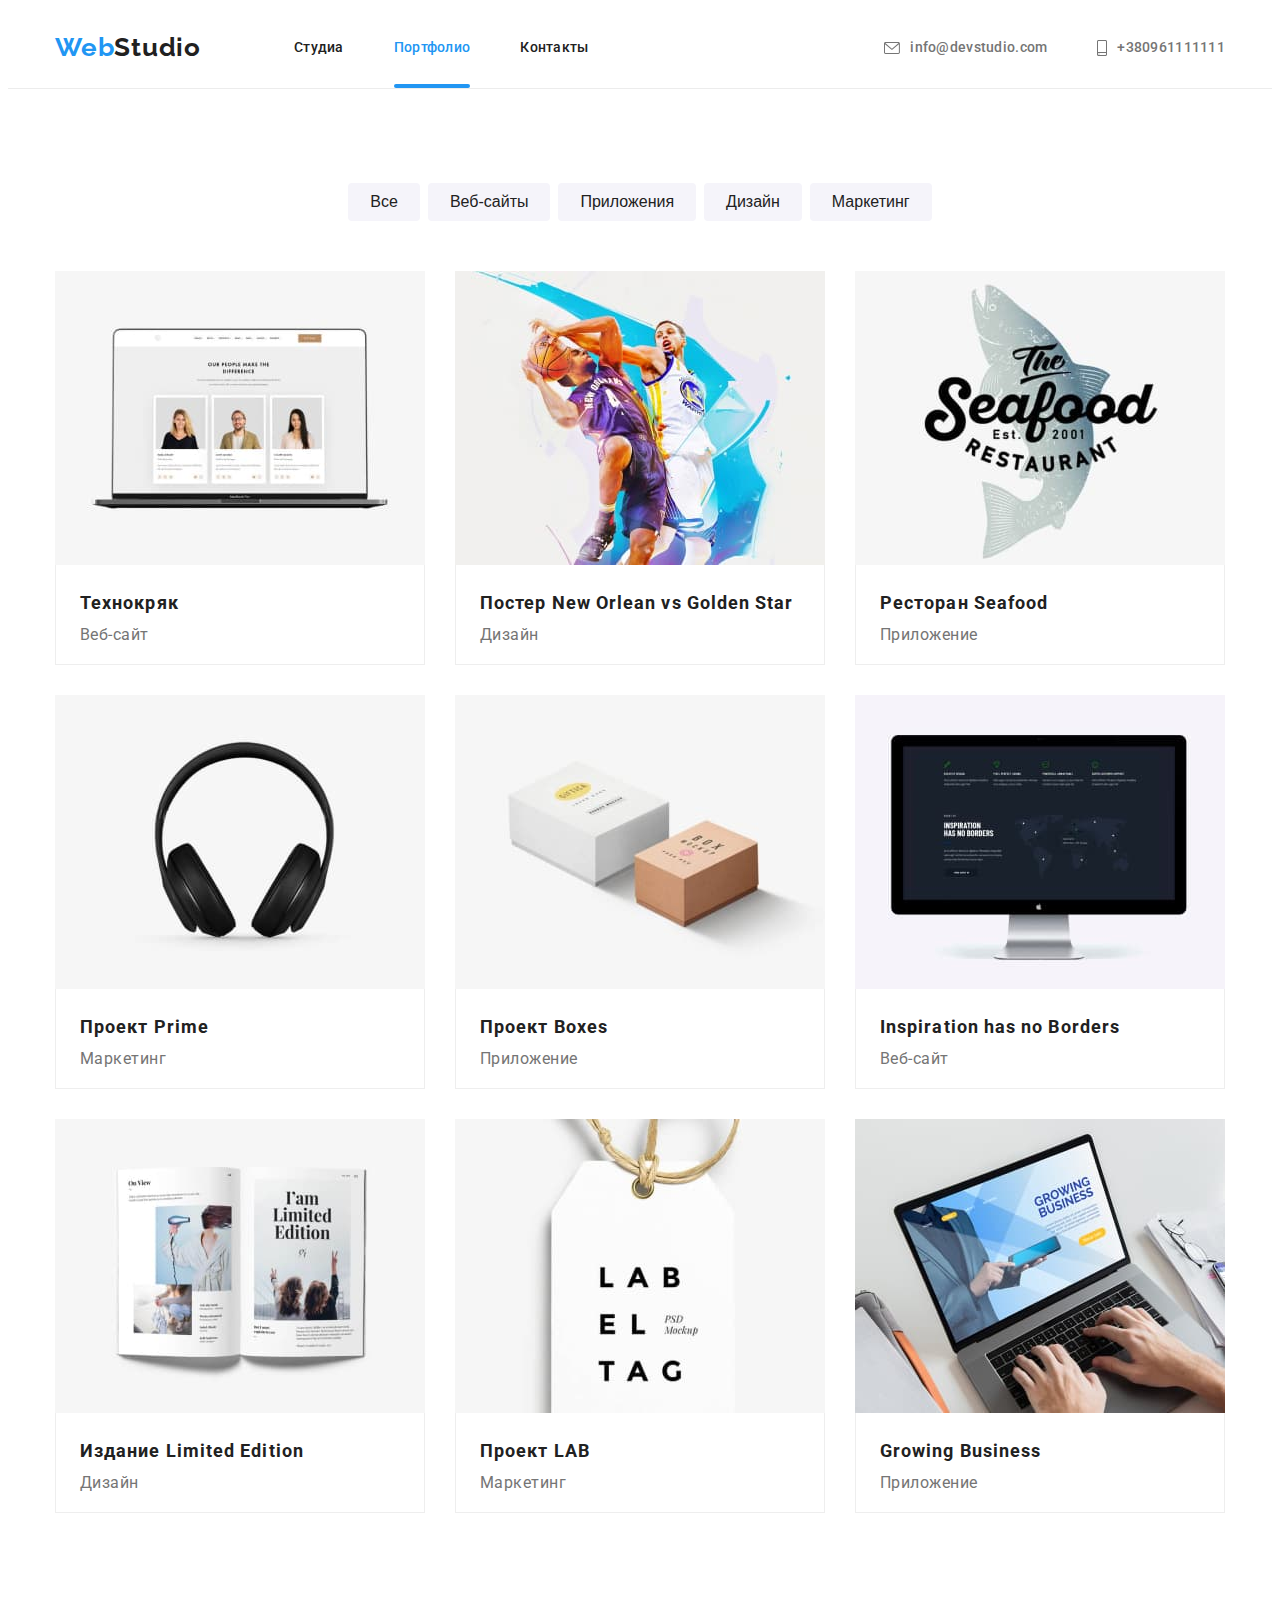
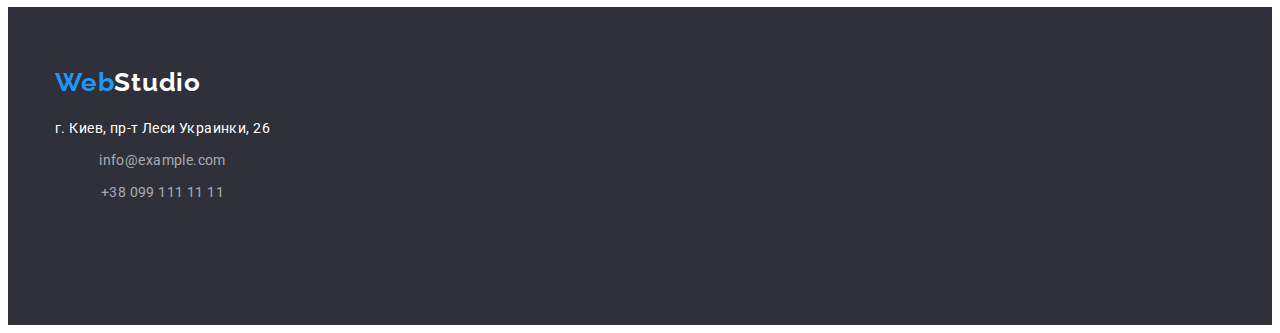
==== commit ce35165b: "Modal marks" ====
--- a/portfolio.html
+++ b/portfolio.html
@@ -266,7 +266,7 @@
             </div>
         </section>
         <!--FOOTER-->
-    <!-- <footer class="footer">
+    <footer class="footer">
         <div class="footer-container container">
             <div class="footer-main">
                 <a class="footer-logo link" href="#"><span>Web</span>Studio</a>
@@ -284,7 +284,7 @@
                     </li>
                     </ul>
             </address>
-        </div>               -->
+        </div>
  <!--FOOTER-ICON-->
     <!-- <div class="footer-second">
             <h3 class="title">Присоединяйтесь</h3>
@@ -333,7 +333,7 @@
         </form>
     </div>
     </div>
-    </footer>   -->
+    </footer>  
                 <script src="./js/menu.js "></script> 
                 <script src="./js/modal.js"></script> 
             </body>
--- a/css/main.min.css
+++ b/css/main.min.css
@@ -1,2 +1,2 @@
-:root{--primary-font-family: 'Roboto', sans-serif;--secondary-font-family: 'Raleway', sans-serif;--main-text-color:#212121;--second-text-color:#757575;--white-text-color: #FFFFFF;--accent-color: #2196F3;--accent-button-color: #188CE8;--background-color: #2F303A;--icon-color: #AFB1B8;--hero-gradient-color: rgba(47, 48, 58, 0.4);--background-color-icon: #F5F4FA;--second-backgrounf-color: rgba(255, 255, 255, 0.1);--timing-function: cubic-bezier(0.4, 0, 0.2, 1)}.visually-hidden{position:absolute;width:1px;height:1px;margin:-1px;border:0;padding:0;white-space:nowrap;clip-path:inset(100%);clip:rect(0 0 0 0);overflow:hidden}*{box-sizing:border-box}body{font-family:var(--primary-font-family);color:var(--main-text-color)}h1,h2,h3,h4,h5,h6,p{margin-top:0;margin-bottom:0}ul,ol{margin-top:0;margin-bottom:0;padding-left:0}img{display:block;max-width:100%;height:auto}address{font-style:normal}.list{list-style:none;padding:0}.link{text-decoration:none}.section{padding-top:60px;padding-bottom:60px}@media screen and (min-width: 1200px){.section{padding-top:94px;padding-bottom:94px}}.container{padding-left:15px;padding-right:15px}@media screen and (min-width: 480px){.container{width:480px;margin-left:auto;margin-right:auto}}@media screen and (min-width: 768px){.container{width:768px}}@media screen and (min-width: 1200px){.container{width:1200px}}.modal-button{position:absolute;display:flex;justify-content:center;align-items:center;width:30px;height:30px;top:8px;right:8px;border:1px solid rgba(0,0,0,0.1);border-radius:50px;background:var(--white-text-color)}.modal-button:hover,.modal-button:focus{fill:var(--accent-color)}@media screen and (max-width: 767px){.contact-links-list{display:none}}@media screen and (min-width: 768px){.contact-links-list{margin-left:auto}.contact-links-list-item:not(:last-child){margin-bottom:10px}.contact-links-list-link{display:flex;align-items:center;font-weight:500;font-size:14px;line-height:1.14;letter-spacing:0.02em;color:var(--second-text-color)}.contact-icon{margin-right:8px;fill:var(--second-text-color)}}@media screen and (min-width: 1200px){.contact-links-list{display:flex}.contact-links-list-item:not(:last-child){margin-right:50px;margin-bottom:0}.contact-icon{margin-right:10px;transition:fill 250ms var(--timing-function)}.contact-links-list-link:hover .contact-icon,.contact-links-list-link:focus .contact-icon{fill:var(--accent-color)}.contact-links-list-link{padding-top:32px;padding-bottom:32px;transition:color 250ms var(--timing-function)}.contact-links-list-link:hover,.contact-links-list-link:focus{color:var(--accent-color)}}.title{font-weight:bold;font-size:14px;line-height:1.14;letter-spacing:0.03em;text-transform:uppercase;color:var(--white-text-color);margin-bottom:20px;text-align:center}.title-theme-dark{margin-bottom:30px;font-weight:700;font-size:28px;line-height:1.17;text-align:center;letter-spacing:0.03em}@media screen and (min-width: 1200px){.title-theme-dark{font-size:36px;margin-bottom:50px}}.logo{color:var(--main-text-color);font-family:var(--secondary-font-family);font-weight:700;font-size:26px;line-height:1.2;letter-spacing:0.03em}.logo span{color:var(--accent-color)}.backdrop{position:fixed;top:0;left:0;width:100%;height:100%;background:rgba(0,0,0,0.2);transition:opacity 250ms var(--timing-function),visibility 250ms var(--timing-function)}.backdrop.is-hidden{opacity:0;pointer-events:none;visibility:hidden}.modal{position:absolute;top:50%;left:50%;transform:translate(-50%, -50%) scale(1);width:528px;min-height:581px;padding:40px;box-shadow:0px 1px 3px rgba(0,0,0,0.12),0px 1px 1px rgba(0,0,0,0.14),0px 2px 1px rgba(0,0,0,0.2);border-radius:4px;background-color:var(--white-text-color);transition:transform 250ms var(--timing-function)}.is-hidden .modal{transform:translate(-50%, -50%) scale(0.9)}@media screen and (max-width: 1199px){.modal{width:450px}}.modal-title{margin-bottom:12px;font-weight:700;font-size:20px;line-height:1.15;text-align:center;letter-spacing:0.03em;color:var(--main-text-color)}.contact-text{font-style:normal;font-weight:400;font-size:12px;line-height:1.16;letter-spacing:0.01em;color:var(--second-text-color)}.contact-form-input-wrapper{position:relative;display:block;margin-top:4px}.contact-form-label{display:block;margin-bottom:10px}.contact-form-label-feedback{display:block;margin-bottom:20px}.contact-form-input{width:100%;height:40px;padding-left:42px;border:1px solid rgba(33,33,33,0.2);border-radius:4px;transition:border-color 250ms var(--timing-function)}.contact-form-input:focus,.contact-form-input:hover{outline:none;border-color:var(--accent-color)}.contact-form-icon{display:block;top:50%;left:15px;transform:translateY(-50%);position:absolute;transition:fill 250ms var(--timing-function)}.contact-form-input:focus+.contact-form-icon,.contact-form-input:hover+.contact-form-icon{fill:var(--accent-color)}.contact-form-feedback{width:100%;height:120px;margin-top:4px;padding:12px 16px;resize:none;border:1px solid rgba(33,33,33,0.2);border-radius:4px;transition:border-color 250ms var(--timing-function)}.contact-form-feedback:focus,.contact-form-feedback:hover{outline:none;border-color:var(--accent-color)}.contact-form-feedback::placeholder{font-size:12px;line-height:1.16;letter-spacing:0.01em;color:var(--second-text-color)}.contact-form-checkbox-wrapper{margin-bottom:30px}.contact-form-checkbox-label{display:flex;align-items:center;color:var(--second-text-color);font-size:12px;line-height:1.71;letter-spacing:0.03em}.contact-form-checkbox:focus+.contact-form-checkbox-label::before{border:1px solid var(--main-text-color)}.contact-form-checkbox:checked+.contact-form-checkbox-label::before{background-image:url("../img/icon-check.svg");background-position:center;border-radius:2px}.contact-form-checkbox:focus+.contact-form-checkbox-label::before{border:1px solid var(--accent-color)}.contact-form-checkbox-label::before{display:inline-block;width:16px;height:15px;margin-right:9px;border:1px solid var(--main-text-color);cursor:pointer;content:""}@media screen and (min-width: 1200px){.contact-form-checkbox-label{font-size:14px}}.contact-form-submit-btn{display:block;margin:0 auto;padding:10px 55px;font-weight:700;font-size:16px;line-height:1.8;letter-spacing:0.06em;background-color:var(--accent-color);color:var(--white-text-color);border:0;border-radius:4px;cursor:pointer;transition:background-color 250ms var(--timing-function)}.contact-form-submit-btn:hover,.contact-form-submit-btn:focus{background-color:var(--accent-button-color)}.link-policy{color:var(--accent-color)}@media screen and (min-width: 1600px){.footer-second{margin-left:72px}}.footer-social-icon-list{display:flex;justify-content:center}.footer-social-icon-list li:not(:last-child){margin-right:10px}.footer-social-icon-link{display:flex;justify-content:center;align-items:center;width:44px;height:44px;border-radius:50%;background-color:var(--second-backgrounf-color);transition:background-color 250ms var(--timing-function)}.footer-social-icon-link:hover,.footer-social-icon-link:focus{background-color:var(--accent-color)}@media screen and (min-width: 480px){.footer-social-icon-link{margin-bottom:60px}}.footer-social{fill:var(--white-text-color)}@media screen and (min-width: 1200px){.footer-social-icon-list{justify-content:start}}.footer-form{margin-left:auto}.footer-form-sing-up{display:flex}@media screen and (min-width: 480px){.footer-form-sing-up{flex-wrap:wrap;justify-content:center}}.footer-contact-form-input{padding:15px 16px;width:450px;margin-right:12px;color:var(--white-text-color);border:1px solid rgba(255,255,255,0.3);background-color:var(--background-color);box-sizing:border-box;border-radius:4px}.footer-contact-form-input::placeholder{color:rgba(255,255,255,0.6)}@media screen and (min-width: 480px){.footer-contact-form-input{margin-bottom:20px}}@media screen and (min-width: 1600px){.footer-contact-form-input{min-width:385px}}.sign-up-icon{margin-left:10px}.footer-contact-form-submit-btn{display:flex;align-items:center;text-align:center;padding:10px 32px;font-weight:700;font-size:16px;line-height:1.8;letter-spacing:0.06em;background-color:var(--accent-color);color:var(--white-text-color);border:0;border-radius:4px;cursor:pointer;transition:background-color 250ms var(--timing-function)}.footer-contact-form-submit-btn::before{background-image:url("../img/icon-check.svg")}.footer-contact-form-submit-btn:hover,.footer-contact-form-submit-btn:focus{background-color:var(--accent-button-color)}@media screen and (max-width: 768px){.mobile-menu-btn{background-color:transparent;border:none;padding:0;line-height:0}.mobile-menu{position:absolute;top:0;right:0;width:100%;height:100vh;overflow:auto;opacity:0;visibility:hidden;pointer-events:none;background-color:var(--white-text-color);transition:opacity 250ms var(--timing-function),visibility 250ms var(--timing-function)}.mobile-menu.is-open{opacity:1;visibility:visible;pointer-events:auto}.mobile-menu-btn__icon{transition:fill 250ms var(--timing-function)}.mobile-menu-btn__icon:hover,.mobile-menu-btn__icon:focus{fill:var(--accent-color);cursor:pointer}.mobile-menu_close-btn{position:absolute;top:15px;right:15px;background-color:transparent;border:none;padding:0;line-height:0;transition:fill 250ms var(--timing-function)}.mobile-menu_close-btn:hover,.mobile-menu_close-btn:focus{fill:var(--accent-color);cursor:pointer}.mobile-menu_container{position:relative;display:flex;flex-direction:column;padding-top:48px;padding-bottom:48px;height:100vh}.mobile-wrapper{margin-top:auto}.mobile-menu_nav-item:not(:last-child){margin-bottom:32px}.mobile-menu_nav-link{font-weight:500;font-size:40px;line-height:1.17;text-align:center;letter-spacing:0.02em;color:var(--main-text-color)}a.current{color:var(--accent-color)}.mobile-menu_contact-list{margin-bottom:64px}.mobile-menu_contact-item:not(:last-child){margin-bottom:32px}.mobile-menu_contact-link{font-weight:500;letter-spacing:0.02em}.mobile-menu__contact-link_tel{font-size:34px;line-height:1.17;color:var(--accent-color)}.mobile-menu__contact-link_mail{font-size:24px;line-height:28px;color:var(--second-text-color);transition:color 250ms var(--timing-function)}.mobile-menu__contact-link_mail:hover,.mobile-menu__contact-link_mail:focus{color:var(--accent-color)}.mobile-menu_social-list{display:flex}.mobile-menu_social-link{font-weight:500;font-size:18px;line-height:1.122;letter-spacing:0.02em;color:var(--accent-color)}.mobile-menu_social-item:not(:last-child){border-right:1px solid rgba(33,33,33,0.2);padding-right:10px}.mobile-menu_social-item:not(:first-child){padding-left:10px}}@media screen and (min-width: 768px){.mobile-menu{display:none}.mobile-menu-btn{display:none}}.header-container{display:flex;align-items:center}@media screen and (max-width: 767px){.header-container{justify-content:space-between}}.header{border-bottom:1px solid #ECECEC}@media screen and (max-width: 767px){.header{position:relative;padding-top:10px;padding-bottom:10px}}@media screen and (max-width: 767px){.navigation{display:none}}@media screen and (min-width: 768px){.navigation{margin-left:88px}}@media screen and (min-width: 1200px){.navigation{margin-left:93px}}@media screen and (min-width: 768px){.nav-list{display:flex}}.nav-list-link{position:relative}@media screen and (min-width: 768px){.nav-list-link{display:block;padding-top:32px;padding-bottom:32px;font-family:var(--primary-font-family);font-weight:500;font-size:14px;line-height:1.14;letter-spacing:0.02em;color:var(--main-text-color);transition:color 250ms var(--timing-function)}}.nav-list-link:hover,.nav-list-link:focus{color:var(--accent-color)}.nav-list-link::after{content:" ";position:absolute;left:0;bottom:0;display:block;width:100%;height:4px;background-color:var(--accent-color);border-radius:2px;opacity:0}.nav-list-item:not(:last-child){margin-right:50px}.navigation a.current{color:var(--accent-color)}.current:after{opacity:1}.hero{height:400px;margin-right:auto;margin-left:auto;padding-top:118px;padding-bottom:118px;background-image:linear-gradient(to right, var(--hero-gradient-color), var(--hero-gradient-color)),url("/img/mobile/header-img.jpg");background-repeat:no-repeat;background-size:cover;background-position:center;background-color:var(--background-color);font-family:var(--primary-font-family)}@media (min-device-pixel-ratio: 2), (-webkit-min-device-pixel-ratio: 2), (min-resolution: 192dpi), (min-resolution: 2dppx){.hero{background-image:linear-gradient(to right, var(--hero-gradient-color), var(--hero-gradient-color)),url("/img/mobile/header-img@2x.jpg")}}@media screen and (min-width: 768px){.hero{background-image:linear-gradient(to right, var(--hero-gradient-color), var(--hero-gradient-color)),url("/img/tablet/header-img.jpg")}}@media screen and (min-width: 768px) and (min-device-pixel-ratio: 2), screen and (min-width: 768px) and (-webkit-min-device-pixel-ratio: 2), screen and (min-width: 768px) and (min-resolution: 192dpi), screen and (min-width: 768px) and (min-resolution: 2dppx){.hero{background-image:linear-gradient(to right, var(--hero-gradient-color), var(--hero-gradient-color)),url("/img/tablet/header-img@2x.jpg")}}@media screen and (min-width: 1200px){.hero{max-width:1600px;height:600px;padding-top:200px;padding-bottom:200px;background-image:linear-gradient(to right, var(--hero-gradient-color), var(--hero-gradient-color)),url("/img/desktop/bg-hero.jpg")}}@media screen and (min-width: 1200px) and (min-device-pixel-ratio: 2), screen and (min-width: 1200px) and (-webkit-min-device-pixel-ratio: 2), screen and (min-width: 1200px) and (min-resolution: 192dpi), screen and (min-width: 1200px) and (min-resolution: 2dppx){.hero{background-image:linear-gradient(to right, var(--hero-gradient-color), var(--hero-gradient-color)),url("/img/desktop/bg-hero@2x.jpg")}}@media screen and (min-width: 1200px){.hero-title{width:696px;font-size:44px;line-height:1.5}}.hero-title{width:360px;margin:0px auto;margin-bottom:30px;font-weight:900;letter-spacing:0.06em;font-size:26px;line-height:1.62;color:var(--white-text-color);text-transform:uppercase;text-align:center}.hero-button{display:block;margin:0 auto;padding:10px 32px;font-weight:700;font-size:16px;line-height:1.8;letter-spacing:0.06em;background-color:var(--accent-color);color:var(--white-text-color);border:0;border-radius:4px;cursor:pointer;transition:background-color 250ms var(--timing-function)}.hero-button:hover,.hero-button:focus{background-color:var(--accent-button-color)}.about{padding-bottom:60px;padding-top:60px}.about-item:not(:last-child){margin-bottom:30px}.wrap-about-icon{display:flex;justify-content:center;align-items:center;margin-bottom:30px;height:120px;background-color:var(--background-color-icon)}.about-item-title{margin-bottom:10px;font-weight:700;font-size:14px;letter-spacing:0.03em;line-height:1.14;text-transform:uppercase;text-align:center}.about-text-item{line-height:1.71;color:var(--second-text-color)}@media screen and (min-width: 768px){.about-list{display:flex;flex-wrap:wrap;margin-top:-30px;margin-left:-30px}.about-item{flex-basis:calc((100% - 2*30px) / 2);margin-top:30px;margin-left:30px}}@media screen and (min-width: 1200px){.about{padding-top:94px;padding-bottom:94px}.about-item{flex-basis:calc((100% - 120px) / 4)}}@media screen and (max-width: 1200px){.section-service{display:none}}.section-service{padding-bottom:94px}.work-gallery-list{display:flex;flex-wrap:wrap}.work-gallery-item{position:relative}.work-gallery-item:not(:last-child){margin-right:30px}.gallery-title{position:absolute;left:0;bottom:0;width:100%;margin:0;padding:27px 10px;font-size:14px;line-height:1.15;text-align:center;text-transform:uppercase;color:var(--white-text-color);background-color:rgba(47,48,58,0.8)}.employees-section{background:var(--background-color-icon);padding-top:60px;padding-bottom:60px}.employees-card{background:var(--white-text-color);box-shadow:0px 1px 3px rgba(0,0,0,0.12),0px 1px 1px rgba(0,0,0,0.14),0px 2px 1px rgba(0,0,0,0.2);border-radius:0px 0px 4px 4px}.employees-name{margin-bottom:10px;font-weight:500}.employee-wrap{padding:30px 20px 24px;text-align:center;font-size:16px;line-height:1.18}.employees-position{margin-bottom:16px;color:var(--second-text-color)}.social-list{display:flex;justify-content:center}.social-icon-link{display:flex;justify-content:center;align-items:center;width:44px;height:44px}.social-icon{fill:var(--icon-color)}.social-icon-item:not(:last-child){margin-right:10px}@media screen and (max-width: 767px){.employees-card:not(:last-child){margin-bottom:30px}}@media screen and (min-width: 768px){.employees{display:flex;flex-wrap:wrap;margin-top:-30px;margin-left:-30px}.employees-card{flex-basis:calc((100% - 2*30px) / 2);margin-top:30px;margin-left:30px}}@media screen and (min-width: 1200px){.employees-section{padding-top:94px;padding-bottom:94px}.employees-card{flex-basis:calc((100% - 120px) / 4);margin-top:30px;margin-left:30px}.social-icon{transition:fill 250ms var(--timing-function)}.social-icon-link:hover .social-icon,.social-icon-link:focus .social-icon{fill:var(--white-text-color)}.social-icon-link{border-radius:50%;transition:background-color 250ms var(--timing-function)}.social-icon-link:hover,.social-icon-link:focus{background-color:var(--accent-color)}}.clients{padding-top:60px;padding-bottom:60px}.clients-list{display:flex;flex-wrap:wrap;margin-top:-30px;margin-left:-30px}.clients-list-item{flex-basis:calc((100% - 2 * 30px) / 2);margin-top:30px;margin-left:30px}.clients-icon-link{width:100%;height:92px;border:1px solid var(--icon-color);border-radius:4px;display:flex;justify-content:center;align-items:center;transition:border 250ms var(--timing-function)}.clients-icon-link:hover,.clients-icon-link:focus{border:1px solid var(--accent-color)}.client-icon{width:106px;height:60px;fill:var(--icon-color);transition:fill 250ms var(--timing-function)}.clients-icon-link:hover .client-icon,.clients-icon-link:focus .client-icon{fill:var(--accent-color)}@media screen and (min-width: 768px){.clients-list-item{flex-basis:calc((100% - 3 * 30px) / 3)}}@media screen and (min-width: 1200px){.clients{padding-top:94px;padding-bottom:94px}.clients-list{flex-wrap:nowrap}}.footer{background-color:var(--background-color);padding:60px 0}@media screen and (max-width: 767px){.footer{text-align:center}.footer-container{display:flex;flex-direction:column}}@media screen and (min-width: 767px) and (max-width: 1199px){.footer-container{display:flex;flex-wrap:wrap;justify-content:space-between;align-items:baseline;padding-left:76px;padding-right:89px}}@media screen and (min-width: 1200px){.footer-container{display:flex;flex-wrap:nowrap}}.footer-main{margin-bottom:60px}@media screen and (min-width: 1600px){.footer-main{margin-bottom:0}}.footer-logo{display:inline-block;font-family:var(--secondary-font-family);font-weight:700;font-size:26px;line-height:1.19;letter-spacing:0.03em;color:var(--white-text-color);margin-bottom:20px}.footer-logo span{color:var(--accent-color)}.contact-info{font-style:normal}.contact-info-list-item{font-size:14px;line-height:1.71;letter-spacing:0.03em;text-align:center}.contact-info-list-item:not(:last-child){margin-bottom:8px}.address-info{color:var(--white-text-color)}.contact-list-link{color:rgba(255,255,255,0.6);transition:color 250ms var(--timing-function)}.contact-list-link:hover,.contact-list-link:focus{color:var(--accent-color)}.contact-list-link li:not(:last-child){margin-bottom:9px}.hero-portfolio-buttom{padding-top:94px;padding-bottom:94px}.filter-list{display:flex;justify-content:start;flex-wrap:wrap;margin-bottom:40px;margin-top:-15px;margin-left:-8px}.filter-list_btn{padding:6px 22px;background-color:#F5F4FA;font-weight:500;font-size:16px;line-height:1.6;cursor:pointer;border:none;border-radius:4px;color:var(--main-text-color);transition:background-color 250ms var(--timing-function),color 250ms var(--timing-function),box-shadow 250ms var(--timing-function)}.filter-list_btn:hover,.filter-list_btn:focus{background-color:var(--accent-color);color:var(--white-text-color);box-shadow:0px 3px 1px rgba(0,0,0,0.1),0px 1px 2px rgba(0,0,0,0.08),0px 2px 2px rgba(0,0,0,0.12)}.filter-list_item{margin-top:15px;margin-left:8px}@media screen and (min-width: 768px){.filter-list{display:flex;flex-wrap:nowrap;justify-content:center;margin-bottom:30px}}@media screen and (min-width: 1200px){.filter-list{margin-bottom:50px}}.project-list{margin-right:auto;margin-left:auto}.project-image{position:relative;overflow:hidden}.project-description{font-size:18px;line-height:1.56;color:var(--white-text-color)}.project-list{display:flex;flex-wrap:wrap;margin:-15px}.project-list-item{background:var(--white-text-color);margin:15px}.project-action{position:absolute;top:0;left:0;width:100%;height:100%;padding:77px 24px;background-color:var(--accent-color);opacity:0.9;transform:translateY(100%);transition:transform 250ms var(--timing-function)}.project-list-link:hover .project-action,.project-list-link:focus .project-action{transform:translateY(0)}.project-list-link{display:flex;flex-direction:column;height:100%;transition:box-shadow 250ms var(--timing-function)}.project-list-link:hover,.project-list-link:focus{box-shadow:0px 1px 1px rgba(0,0,0,0.12),0px 4px 4px rgba(0,0,0,0.06),1px 4px 6px rgba(0,0,0,0.16)}.project-wrapp{flex-grow:1;padding:20px 24px;border:1px solid #EEEEEE;border-top:none}.project-title{margin-top:0;margin-bottom:4px;color:var(--main-text-color);font-weight:700;font-size:18px;line-height:2;letter-spacing:0.06em}.project-text{font-size:16px;line-height:1.187;letter-spacing:0.03em;color:var(--second-text-color)}@media screen and (max-width: 767px){.project-list-item:not(:last-child){margin-bottom:30px}}@media screen and (min-width: 768px){.project-list{display:flex;flex-wrap:wrap;margin:-15px}.project-list-item{flex-basis:calc((100% - 2 * 30px) / 2);margin:15px}}@media screen and (min-width: 1200px){.project-list-item{flex-basis:calc(100% / 3 - 30px)}.project-action{padding:63px 24px}}
+:root{--primary-font-family: 'Roboto', sans-serif;--secondary-font-family: 'Raleway', sans-serif;--main-text-color:#212121;--second-text-color:#757575;--white-text-color: #FFFFFF;--accent-color: #2196F3;--accent-button-color: #188CE8;--background-color: #2F303A;--icon-color: #AFB1B8;--hero-gradient-color: rgba(47, 48, 58, 0.4);--background-color-icon: #F5F4FA;--second-backgrounf-color: rgba(255, 255, 255, 0.1);--timing-function: cubic-bezier(0.4, 0, 0.2, 1)}.visually-hidden{position:absolute;width:1px;height:1px;margin:-1px;border:0;padding:0;white-space:nowrap;clip-path:inset(100%);clip:rect(0 0 0 0);overflow:hidden}*{box-sizing:border-box}body{font-family:var(--primary-font-family);color:var(--main-text-color)}h1,h2,h3,h4,h5,h6,p{margin-top:0;margin-bottom:0}ul,ol{margin-top:0;margin-bottom:0;padding-left:0}img{display:block;max-width:100%;height:auto}address{font-style:normal}.list{list-style:none;padding:0}.link{text-decoration:none}.section{padding-top:60px;padding-bottom:60px}@media screen and (min-width: 1200px){.section{padding-top:94px;padding-bottom:94px}}.container{padding-left:15px;padding-right:15px}@media screen and (min-width: 480px){.container{width:480px;margin-left:auto;margin-right:auto}}@media screen and (min-width: 768px){.container{width:768px}}@media screen and (min-width: 1200px){.container{width:1200px}}.modal-button{position:absolute;display:flex;justify-content:center;align-items:center;width:30px;height:30px;top:8px;right:8px;border:1px solid rgba(0,0,0,0.1);border-radius:50px;background:var(--white-text-color)}.modal-button:hover,.modal-button:focus{fill:var(--accent-color)}@media screen and (max-width: 767px){.contact-links-list{display:none}}@media screen and (min-width: 768px){.contact-links-list{margin-left:auto}.contact-links-list-item:not(:last-child){margin-bottom:10px}.contact-links-list-link{display:flex;align-items:center;font-weight:500;font-size:14px;line-height:1.14;letter-spacing:0.02em;color:var(--second-text-color)}.contact-icon{margin-right:8px;fill:var(--second-text-color)}}@media screen and (min-width: 1200px){.contact-links-list{display:flex}.contact-links-list-item:not(:last-child){margin-right:50px;margin-bottom:0}.contact-icon{margin-right:10px;transition:fill 250ms var(--timing-function)}.contact-links-list-link:hover .contact-icon,.contact-links-list-link:focus .contact-icon{fill:var(--accent-color)}.contact-links-list-link{padding-top:32px;padding-bottom:32px;transition:color 250ms var(--timing-function)}.contact-links-list-link:hover,.contact-links-list-link:focus{color:var(--accent-color)}}.title{font-weight:bold;font-size:14px;line-height:1.14;letter-spacing:0.03em;text-transform:uppercase;color:var(--white-text-color);margin-bottom:20px;text-align:center}.title-theme-dark{margin-bottom:30px;font-weight:700;font-size:28px;line-height:1.17;text-align:center;letter-spacing:0.03em}@media screen and (min-width: 1200px){.title-theme-dark{font-size:36px;margin-bottom:50px}}.logo{color:var(--main-text-color);font-family:var(--secondary-font-family);font-weight:700;font-size:26px;line-height:1.2;letter-spacing:0.03em}.logo span{color:var(--accent-color)}.backdrop{position:fixed;top:0;left:0;width:100%;height:100%;background:rgba(0,0,0,0.2);transition:opacity 250ms var(--timing-function),visibility 250ms var(--timing-function)}.backdrop.is-hidden{opacity:0;pointer-events:none;visibility:hidden}.modal{position:absolute;top:50%;left:50%;transform:translate(-50%, -50%) scale(1);width:528px;min-height:581px;padding:40px;box-shadow:0px 1px 3px rgba(0,0,0,0.12),0px 1px 1px rgba(0,0,0,0.14),0px 2px 1px rgba(0,0,0,0.2);border-radius:4px;background-color:var(--white-text-color);transition:transform 250ms var(--timing-function)}.is-hidden .modal{transform:translate(-50%, -50%) scale(0.9)}@media screen and (max-width: 1199px){.modal{width:450px}}.modal-title{margin-bottom:12px;font-weight:700;font-size:20px;line-height:1.15;text-align:center;letter-spacing:0.03em;color:var(--main-text-color)}.contact-text{font-style:normal;font-weight:400;font-size:12px;line-height:1.16;letter-spacing:0.01em;color:var(--second-text-color)}.contact-form-input-wrapper{position:relative;display:block;margin-top:4px}.contact-form-label{display:block;margin-bottom:10px}.contact-form-label-feedback{display:block;margin-bottom:20px}.contact-form-input{width:100%;height:40px;padding-left:42px;border:1px solid rgba(33,33,33,0.2);border-radius:4px;transition:border-color 250ms var(--timing-function)}.contact-form-input:focus,.contact-form-input:hover{outline:none;border-color:var(--accent-color)}.contact-form-icon{display:block;top:50%;left:15px;transform:translateY(-50%);position:absolute;transition:fill 250ms var(--timing-function)}.contact-form-input:focus+.contact-form-icon,.contact-form-input:hover+.contact-form-icon{fill:var(--accent-color)}.contact-form-feedback{width:100%;height:120px;margin-top:4px;padding:12px 16px;resize:none;border:1px solid rgba(33,33,33,0.2);border-radius:4px;transition:border-color 250ms var(--timing-function)}.contact-form-feedback:focus,.contact-form-feedback:hover{outline:none;border-color:var(--accent-color)}.contact-form-feedback::placeholder{font-size:12px;line-height:1.16;letter-spacing:0.01em;color:var(--second-text-color)}.contact-form-checkbox-wrapper{margin-bottom:30px}.contact-form-checkbox-label{display:flex;align-items:center;color:var(--second-text-color);font-size:12px;line-height:1.71;letter-spacing:0.03em}.contact-form-checkbox:focus+.contact-form-checkbox-label::before{border:1px solid var(--main-text-color)}.contact-form-checkbox:checked+.contact-form-checkbox-label::before{background-image:url("../img/icon-check.svg");background-position:center;border-radius:2px}.contact-form-checkbox:focus+.contact-form-checkbox-label::before{border:1px solid var(--accent-color)}.contact-form-checkbox-label::before{display:inline-block;width:16px;height:15px;margin-right:9px;border:1px solid var(--main-text-color);cursor:pointer;content:""}@media screen and (min-width: 1200px){.contact-form-checkbox-label{font-size:14px}}.contact-form-submit-btn{display:block;margin:0 auto;padding:10px 55px;font-weight:700;font-size:16px;line-height:1.8;letter-spacing:0.06em;background-color:var(--accent-color);color:var(--white-text-color);border:0;border-radius:4px;cursor:pointer;transition:background-color 250ms var(--timing-function)}.contact-form-submit-btn:hover,.contact-form-submit-btn:focus{background-color:var(--accent-button-color)}.link-policy{color:var(--accent-color)}@media screen and (min-width: 1600px){.footer-second{margin-left:72px}}.footer-social-icon-list{display:flex;justify-content:center}.footer-social-icon-list li:not(:last-child){margin-right:10px}.footer-social-icon-link{display:flex;justify-content:center;align-items:center;width:44px;height:44px;border-radius:50%;background-color:var(--second-backgrounf-color);transition:background-color 250ms var(--timing-function)}.footer-social-icon-link:hover,.footer-social-icon-link:focus{background-color:var(--accent-color)}@media screen and (min-width: 480px){.footer-social-icon-link{margin-bottom:60px}}.footer-social{fill:var(--white-text-color)}@media screen and (min-width: 1200px){.footer-social-icon-list{justify-content:start}}.footer-form{margin-left:auto}.footer-form-sing-up{display:flex}@media screen and (min-width: 480px){.footer-form-sing-up{flex-wrap:wrap;justify-content:center}}.footer-contact-form-input{padding:15px 16px;width:450px;margin-right:12px;color:var(--white-text-color);border:1px solid rgba(255,255,255,0.3);background-color:var(--background-color);box-sizing:border-box;border-radius:4px}.footer-contact-form-input::placeholder{color:rgba(255,255,255,0.6)}@media screen and (min-width: 480px){.footer-contact-form-input{margin-bottom:20px}}@media screen and (min-width: 1600px){.footer-contact-form-input{min-width:385px}}.sign-up-icon{margin-left:10px}.footer-contact-form-submit-btn{display:flex;align-items:center;text-align:center;padding:10px 32px;font-weight:700;font-size:16px;line-height:1.8;letter-spacing:0.06em;background-color:var(--accent-color);color:var(--white-text-color);border:0;border-radius:4px;cursor:pointer;transition:background-color 250ms var(--timing-function)}.footer-contact-form-submit-btn::before{background-image:url("../img/icon-check.svg")}.footer-contact-form-submit-btn:hover,.footer-contact-form-submit-btn:focus{background-color:var(--accent-button-color)}@media screen and (max-width: 768px){.mobile-menu-btn{background-color:transparent;border:none;padding:0;line-height:0}.mobile-menu{position:absolute;top:0;right:0;width:100%;height:100vh;overflow:auto;opacity:0;visibility:hidden;pointer-events:none;background-color:var(--white-text-color);transition:opacity 250ms var(--timing-function),visibility 250ms var(--timing-function)}.mobile-menu.is-open{opacity:1;visibility:visible;pointer-events:auto;z-index:1}.mobile-menu-btn__icon{transition:fill 250ms var(--timing-function)}.mobile-menu-btn__icon:hover,.mobile-menu-btn__icon:focus{fill:var(--accent-color);cursor:pointer}.mobile-menu_close-btn{position:absolute;top:10px;right:15px;background-color:transparent;border:none;padding:0;line-height:0;cursor:pointer;transition:fill 250ms var(--timing-function)}.mobile-menu_close-btn:hover,.mobile-menu_close-btn:focus{fill:var(--accent-color)}.mobile-menu_container{position:relative;display:flex;flex-direction:column;padding-top:48px;padding-bottom:48px;height:100vh}.mobile-wrapper{margin-top:auto}.mobile-menu_nav-item:not(:last-child){margin-bottom:32px}.mobile-menu_nav-link{font-weight:500;font-size:40px;line-height:1.17;text-align:center;letter-spacing:0.02em;color:var(--main-text-color)}a.current{color:var(--accent-color)}.mobile-menu_contact-list{margin-bottom:64px}.mobile-menu_contact-item:not(:last-child){margin-bottom:32px}.mobile-menu_contact-link{font-weight:500;letter-spacing:0.02em}.mobile-menu__contact-link_tel{font-size:34px;line-height:1.17;color:var(--accent-color)}.mobile-menu__contact-link_mail{font-weight:500;font-size:24px;line-height:1.167;letter-spacing:0.02em;color:var(--second-text-color);transition:color 250ms var(--timing-function)}.mobile-menu__contact-link_mail:hover,.mobile-menu__contact-link_mail:focus{color:var(--accent-color)}.mobile-menu_social-list{display:flex}.mobile-menu_social-link{font-weight:500;font-size:18px;line-height:1.122;letter-spacing:0.02em;color:var(--accent-color)}.mobile-menu_social-item:not(:last-child){border-right:1px solid rgba(33,33,33,0.2);padding-right:10px}.mobile-menu_social-item:not(:first-child){padding-left:10px}}@media screen and (min-width: 768px){.mobile-menu{display:none}.mobile-menu-btn{display:none}}.header-container{display:flex;align-items:center}@media screen and (max-width: 767px){.header-container{justify-content:space-between}}.header{border-bottom:1px solid #ECECEC}@media screen and (max-width: 767px){.header{position:relative;padding-top:10px;padding-bottom:10px}}@media screen and (max-width: 767px){.navigation{display:none}}@media screen and (min-width: 768px){.navigation{margin-left:88px}}@media screen and (min-width: 1200px){.navigation{margin-left:93px}}@media screen and (min-width: 768px){.nav-list{display:flex}}.nav-list-link{position:relative}@media screen and (min-width: 768px){.nav-list-link{display:block;padding-top:32px;padding-bottom:32px;font-family:var(--primary-font-family);font-weight:500;font-size:14px;line-height:1.14;letter-spacing:0.02em;color:var(--main-text-color);transition:color 250ms var(--timing-function)}}.nav-list-link:hover,.nav-list-link:focus{color:var(--accent-color)}.nav-list-link::after{content:" ";position:absolute;left:0;bottom:0;display:block;width:100%;height:4px;background-color:var(--accent-color);border-radius:2px;opacity:0}.nav-list-item:not(:last-child){margin-right:50px}.navigation a.current{color:var(--accent-color)}.current:after{opacity:1}.hero{height:400px;margin-right:auto;margin-left:auto;padding-top:118px;padding-bottom:118px;background-image:linear-gradient(to right, var(--hero-gradient-color), var(--hero-gradient-color)),url("/img/mobile/header-img.jpg");background-repeat:no-repeat;background-size:cover;background-position:center;background-color:var(--background-color);font-family:var(--primary-font-family)}@media (min-device-pixel-ratio: 2), (-webkit-min-device-pixel-ratio: 2), (min-resolution: 192dpi), (min-resolution: 2dppx){.hero{background-image:linear-gradient(to right, var(--hero-gradient-color), var(--hero-gradient-color)),url("/img/mobile/header-img@2x.jpg")}}@media screen and (min-width: 768px){.hero{background-image:linear-gradient(to right, var(--hero-gradient-color), var(--hero-gradient-color)),url("/img/tablet/header-img.jpg")}}@media screen and (min-width: 768px) and (min-device-pixel-ratio: 2), screen and (min-width: 768px) and (-webkit-min-device-pixel-ratio: 2), screen and (min-width: 768px) and (min-resolution: 192dpi), screen and (min-width: 768px) and (min-resolution: 2dppx){.hero{background-image:linear-gradient(to right, var(--hero-gradient-color), var(--hero-gradient-color)),url("/img/tablet/header-img@2x.jpg")}}@media screen and (min-width: 1200px){.hero{max-width:1600px;height:600px;padding-top:200px;padding-bottom:200px;background-image:linear-gradient(to right, var(--hero-gradient-color), var(--hero-gradient-color)),url("/img/desktop/bg-hero.jpg")}}@media screen and (min-width: 1200px) and (min-device-pixel-ratio: 2), screen and (min-width: 1200px) and (-webkit-min-device-pixel-ratio: 2), screen and (min-width: 1200px) and (min-resolution: 192dpi), screen and (min-width: 1200px) and (min-resolution: 2dppx){.hero{background-image:linear-gradient(to right, var(--hero-gradient-color), var(--hero-gradient-color)),url("/img/desktop/bg-hero@2x.jpg")}}@media screen and (min-width: 1200px){.hero-title{width:696px;font-size:44px;line-height:1.5}}.hero-title{width:360px;margin:0px auto;margin-bottom:30px;font-weight:900;letter-spacing:0.06em;font-size:26px;line-height:1.62;color:var(--white-text-color);text-transform:uppercase;text-align:center}.hero-button{display:block;margin:0 auto;padding:10px 32px;font-weight:700;font-size:16px;line-height:1.8;letter-spacing:0.06em;background-color:var(--accent-color);color:var(--white-text-color);border:0;border-radius:4px;cursor:pointer;transition:background-color 250ms var(--timing-function)}.hero-button:hover,.hero-button:focus{background-color:var(--accent-button-color)}.about{padding-bottom:60px;padding-top:60px}.about-item:not(:last-child){margin-bottom:30px}.wrap-about-icon{display:flex;justify-content:center;align-items:center;margin-bottom:30px;height:120px;background-color:var(--background-color-icon)}.about-item-title{margin-bottom:10px;font-weight:700;font-size:14px;letter-spacing:0.03em;line-height:1.14;text-transform:uppercase;text-align:center}.about-text-item{line-height:1.71;color:var(--second-text-color)}@media screen and (min-width: 768px){.about-list{display:flex;flex-wrap:wrap;margin-top:-30px;margin-left:-30px}.about-item{flex-basis:calc((100% - 2*30px) / 2);margin-top:30px;margin-left:30px}}@media screen and (min-width: 1200px){.about{padding-top:94px;padding-bottom:94px}.about-item{flex-basis:calc((100% - 120px) / 4)}}@media screen and (max-width: 1200px){.section-service{display:none}}.section-service{padding-bottom:94px}.work-gallery-list{display:flex;flex-wrap:wrap}.work-gallery-item{position:relative}.work-gallery-item:not(:last-child){margin-right:30px}.gallery-title{position:absolute;left:0;bottom:0;width:100%;margin:0;padding:27px 10px;font-size:14px;line-height:1.15;text-align:center;text-transform:uppercase;color:var(--white-text-color);background-color:rgba(47,48,58,0.8)}.employees-section{background:var(--background-color-icon);padding-top:60px;padding-bottom:60px}.employees-card{background:var(--white-text-color);box-shadow:0px 1px 3px rgba(0,0,0,0.12),0px 1px 1px rgba(0,0,0,0.14),0px 2px 1px rgba(0,0,0,0.2);border-radius:0px 0px 4px 4px}.employees-name{margin-bottom:10px;font-weight:500}.employee-wrap{padding:30px 20px 24px;text-align:center;font-size:16px;line-height:1.18}.employees-position{margin-bottom:16px;color:var(--second-text-color)}.social-list{display:flex;justify-content:center}.social-icon-link{display:flex;justify-content:center;align-items:center;width:44px;height:44px}.social-icon{fill:var(--icon-color)}.social-icon-item:not(:last-child){margin-right:10px}@media screen and (max-width: 767px){.employees-card:not(:last-child){margin-bottom:30px}}@media screen and (min-width: 768px){.employees{display:flex;flex-wrap:wrap;margin-top:-30px;margin-left:-30px}.employees-card{flex-basis:calc((100% - 2*30px) / 2);margin-top:30px;margin-left:30px}}@media screen and (min-width: 1200px){.employees-section{padding-top:94px;padding-bottom:94px}.employees-card{flex-basis:calc((100% - 120px) / 4);margin-top:30px;margin-left:30px}.social-icon{transition:fill 250ms var(--timing-function)}.social-icon-link:hover .social-icon,.social-icon-link:focus .social-icon{fill:var(--white-text-color)}.social-icon-link{border-radius:50%;transition:background-color 250ms var(--timing-function)}.social-icon-link:hover,.social-icon-link:focus{background-color:var(--accent-color)}}.clients{padding-top:60px;padding-bottom:60px}.clients-list{display:flex;flex-wrap:wrap;margin-top:-30px;margin-left:-30px}.clients-list-item{flex-basis:calc((100% - 2 * 30px) / 2);margin-top:30px;margin-left:30px}.clients-icon-link{width:100%;height:92px;border:1px solid var(--icon-color);border-radius:4px;display:flex;justify-content:center;align-items:center;transition:border 250ms var(--timing-function)}.clients-icon-link:hover,.clients-icon-link:focus{border:1px solid var(--accent-color)}.client-icon{width:106px;height:60px;fill:var(--icon-color);transition:fill 250ms var(--timing-function)}.clients-icon-link:hover .client-icon,.clients-icon-link:focus .client-icon{fill:var(--accent-color)}@media screen and (min-width: 768px){.clients-list-item{flex-basis:calc((100% - 3 * 30px) / 3)}}@media screen and (min-width: 1200px){.clients{padding-top:94px;padding-bottom:94px}.clients-list{flex-wrap:nowrap}}.footer{background-color:var(--background-color);padding:60px 0}@media screen and (max-width: 767px){.footer{text-align:center}.footer-container{display:flex;flex-direction:column}}@media screen and (min-width: 767px) and (max-width: 1199px){.footer-container{display:flex;flex-wrap:wrap;justify-content:space-between;align-items:baseline;padding-left:76px;padding-right:89px}}@media screen and (min-width: 1200px){.footer-container{display:flex;flex-wrap:nowrap}}.footer-main{margin-bottom:60px}@media screen and (min-width: 1600px){.footer-main{margin-bottom:0}}.footer-logo{display:inline-block;font-family:var(--secondary-font-family);font-weight:700;font-size:26px;line-height:1.19;letter-spacing:0.03em;color:var(--white-text-color);margin-bottom:20px}.footer-logo span{color:var(--accent-color)}.contact-info{font-style:normal}.contact-info-list-item{font-size:14px;line-height:1.71;letter-spacing:0.03em;text-align:center}.contact-info-list-item:not(:last-child){margin-bottom:8px}.address-info{color:var(--white-text-color)}.contact-list-link{color:rgba(255,255,255,0.6);transition:color 250ms var(--timing-function)}.contact-list-link:hover,.contact-list-link:focus{color:var(--accent-color)}.contact-list-link li:not(:last-child){margin-bottom:9px}.hero-portfolio-buttom{padding-top:94px;padding-bottom:94px}.filter-list{display:flex;justify-content:start;flex-wrap:wrap;margin-bottom:40px;margin-top:-15px;margin-left:-8px}.filter-list_btn{padding:6px 22px;background-color:#F5F4FA;font-weight:500;font-size:16px;line-height:1.6;cursor:pointer;border:none;border-radius:4px;color:var(--main-text-color);transition:background-color 250ms var(--timing-function),color 250ms var(--timing-function),box-shadow 250ms var(--timing-function)}.filter-list_btn:hover,.filter-list_btn:focus{background-color:var(--accent-color);color:var(--white-text-color);box-shadow:0px 3px 1px rgba(0,0,0,0.1),0px 1px 2px rgba(0,0,0,0.08),0px 2px 2px rgba(0,0,0,0.12)}.filter-list_item{margin-top:15px;margin-left:8px}@media screen and (min-width: 768px){.filter-list{display:flex;flex-wrap:nowrap;justify-content:center;margin-bottom:30px}}@media screen and (min-width: 1200px){.filter-list{margin-bottom:50px}}.project-list{margin-right:auto;margin-left:auto}.project-image{position:relative;overflow:hidden}.project-description{font-size:18px;line-height:1.56;color:var(--white-text-color)}.project-list{display:flex;flex-wrap:wrap;margin:-15px}.project-list-item{background:var(--white-text-color);margin:15px}.project-action{position:absolute;top:0;left:0;width:100%;height:100%;padding:77px 24px;background-color:var(--accent-color);opacity:0.9;transform:translateY(100%);transition:transform 250ms var(--timing-function)}.project-list-link:hover .project-action,.project-list-link:focus .project-action{transform:translateY(0)}.project-list-link{display:flex;flex-direction:column;height:100%;transition:box-shadow 250ms var(--timing-function)}.project-list-link:hover,.project-list-link:focus{box-shadow:0px 1px 1px rgba(0,0,0,0.12),0px 4px 4px rgba(0,0,0,0.06),1px 4px 6px rgba(0,0,0,0.16)}.project-wrapp{flex-grow:1;padding:20px 24px;border:1px solid #EEEEEE;border-top:none}.project-title{margin-top:0;margin-bottom:4px;color:var(--main-text-color);font-weight:700;font-size:18px;line-height:2;letter-spacing:0.06em}.project-text{font-size:16px;line-height:1.187;letter-spacing:0.03em;color:var(--second-text-color)}@media screen and (max-width: 767px){.project-list-item:not(:last-child){margin-bottom:30px}}@media screen and (min-width: 768px){.project-list{display:flex;flex-wrap:wrap;margin:-15px}.project-list-item{flex-basis:calc((100% - 2 * 30px) / 2);margin:15px}}@media screen and (min-width: 1200px){.project-list-item{flex-basis:calc(100% / 3 - 30px)}.project-action{padding:63px 24px}}
 /*# sourceMappingURL=main.min.css.map */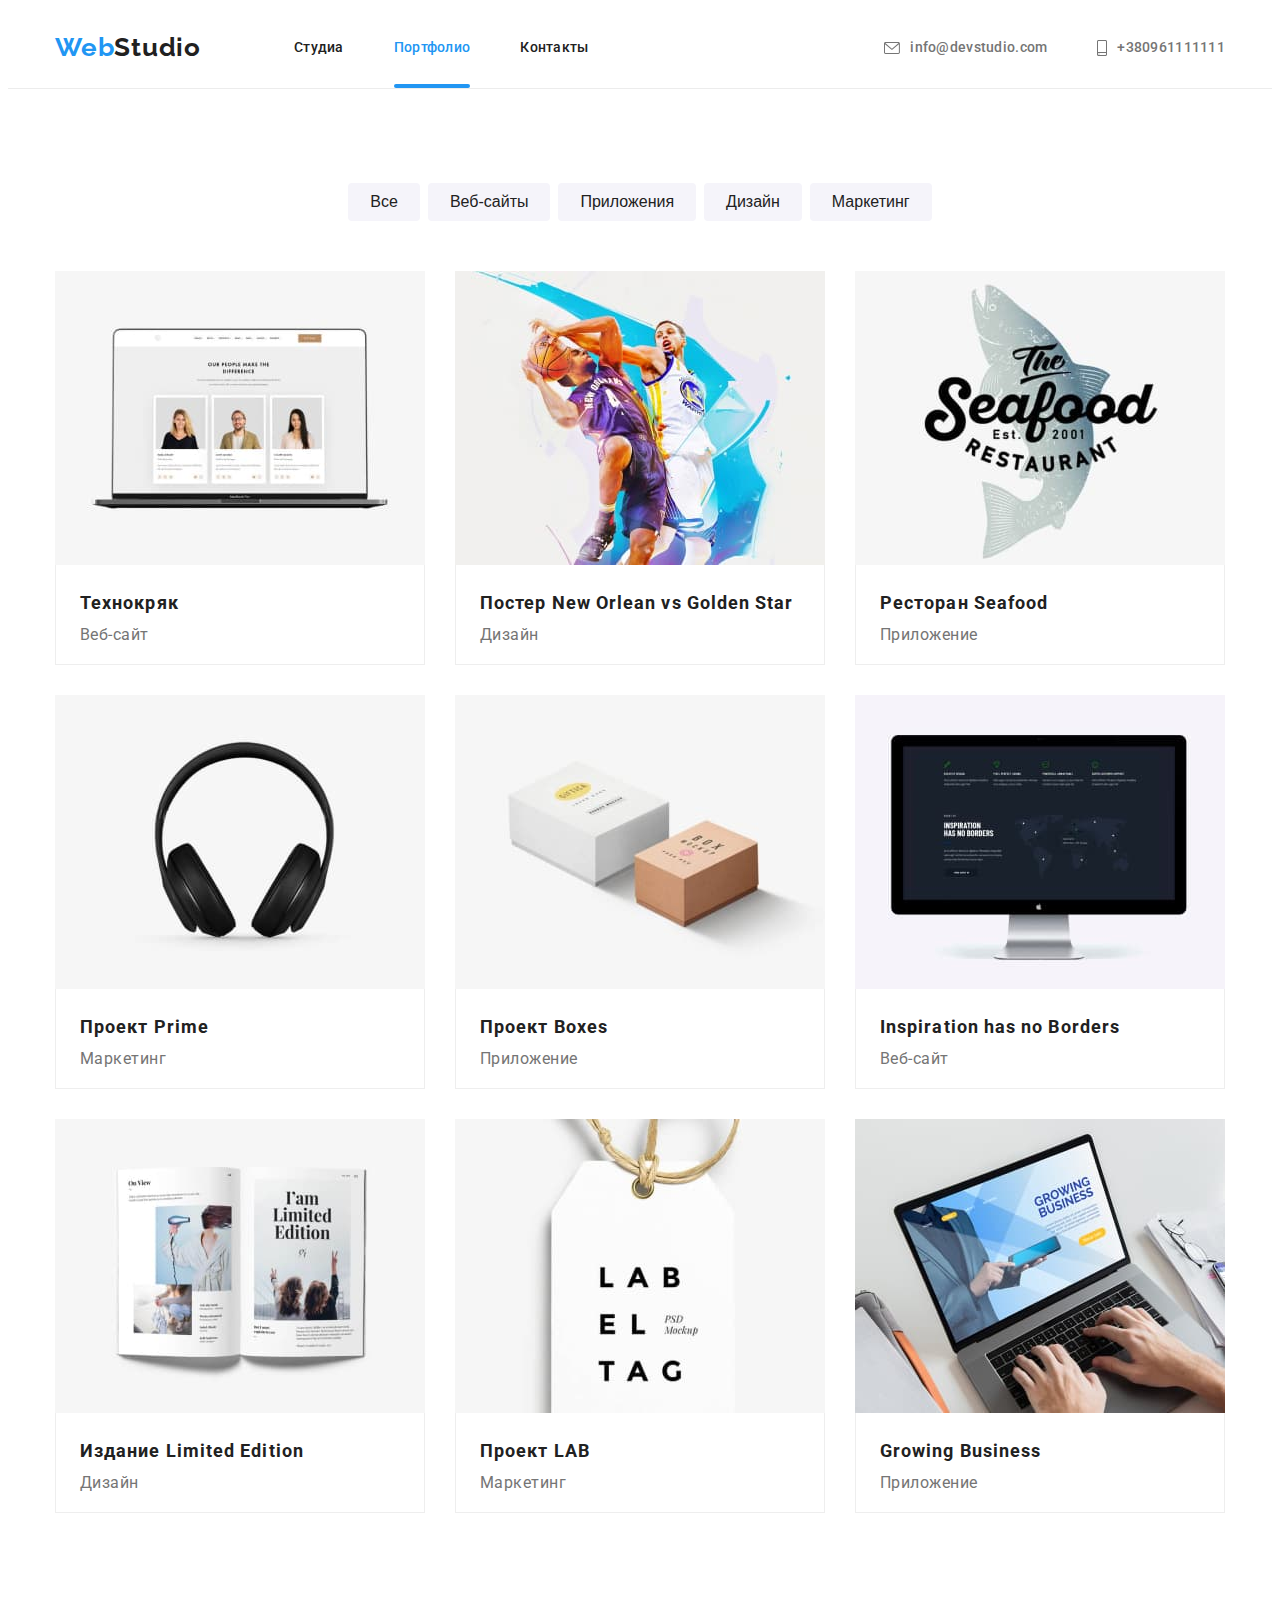
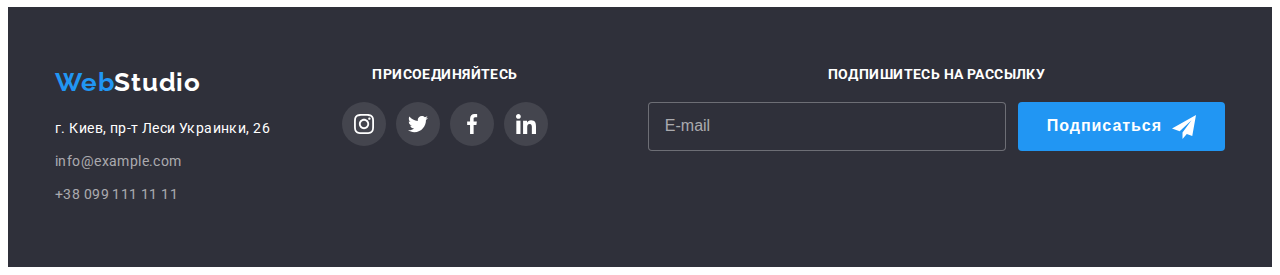
==== commit 4776b838: "Footer done" ====
--- a/portfolio.html
+++ b/portfolio.html
@@ -286,7 +286,7 @@
             </address>
         </div>
  <!--FOOTER-ICON-->
-    <!-- <div class="footer-second">
+    <div class="footer-second">
             <h3 class="title">Присоединяйтесь</h3>
         <ul class="footer-social-icon-list list">
             <li>
--- a/css/main.min.css
+++ b/css/main.min.css
@@ -1,2 +1,2 @@
-:root{--primary-font-family: 'Roboto', sans-serif;--secondary-font-family: 'Raleway', sans-serif;--main-text-color:#212121;--second-text-color:#757575;--white-text-color: #FFFFFF;--accent-color: #2196F3;--accent-button-color: #188CE8;--background-color: #2F303A;--icon-color: #AFB1B8;--hero-gradient-color: rgba(47, 48, 58, 0.4);--background-color-icon: #F5F4FA;--second-backgrounf-color: rgba(255, 255, 255, 0.1);--timing-function: cubic-bezier(0.4, 0, 0.2, 1)}.visually-hidden{position:absolute;width:1px;height:1px;margin:-1px;border:0;padding:0;white-space:nowrap;clip-path:inset(100%);clip:rect(0 0 0 0);overflow:hidden}*{box-sizing:border-box}body{font-family:var(--primary-font-family);color:var(--main-text-color)}h1,h2,h3,h4,h5,h6,p{margin-top:0;margin-bottom:0}ul,ol{margin-top:0;margin-bottom:0;padding-left:0}img{display:block;max-width:100%;height:auto}address{font-style:normal}.list{list-style:none;padding:0}.link{text-decoration:none}.section{padding-top:60px;padding-bottom:60px}@media screen and (min-width: 1200px){.section{padding-top:94px;padding-bottom:94px}}.container{padding-left:15px;padding-right:15px}@media screen and (min-width: 480px){.container{width:480px;margin-left:auto;margin-right:auto}}@media screen and (min-width: 768px){.container{width:768px}}@media screen and (min-width: 1200px){.container{width:1200px}}.modal-button{position:absolute;display:flex;justify-content:center;align-items:center;width:30px;height:30px;top:8px;right:8px;border:1px solid rgba(0,0,0,0.1);border-radius:50px;background:var(--white-text-color)}.modal-button:hover,.modal-button:focus{fill:var(--accent-color)}@media screen and (max-width: 767px){.contact-links-list{display:none}}@media screen and (min-width: 768px){.contact-links-list{margin-left:auto}.contact-links-list-item:not(:last-child){margin-bottom:10px}.contact-links-list-link{display:flex;align-items:center;font-weight:500;font-size:14px;line-height:1.14;letter-spacing:0.02em;color:var(--second-text-color)}.contact-icon{margin-right:8px;fill:var(--second-text-color)}}@media screen and (min-width: 1200px){.contact-links-list{display:flex}.contact-links-list-item:not(:last-child){margin-right:50px;margin-bottom:0}.contact-icon{margin-right:10px;transition:fill 250ms var(--timing-function)}.contact-links-list-link:hover .contact-icon,.contact-links-list-link:focus .contact-icon{fill:var(--accent-color)}.contact-links-list-link{padding-top:32px;padding-bottom:32px;transition:color 250ms var(--timing-function)}.contact-links-list-link:hover,.contact-links-list-link:focus{color:var(--accent-color)}}.title{font-weight:bold;font-size:14px;line-height:1.14;letter-spacing:0.03em;text-transform:uppercase;color:var(--white-text-color);margin-bottom:20px;text-align:center}.title-theme-dark{margin-bottom:30px;font-weight:700;font-size:28px;line-height:1.17;text-align:center;letter-spacing:0.03em}@media screen and (min-width: 1200px){.title-theme-dark{font-size:36px;margin-bottom:50px}}.logo{color:var(--main-text-color);font-family:var(--secondary-font-family);font-weight:700;font-size:26px;line-height:1.2;letter-spacing:0.03em}.logo span{color:var(--accent-color)}.backdrop{position:fixed;top:0;left:0;width:100%;height:100%;background:rgba(0,0,0,0.2);transition:opacity 250ms var(--timing-function),visibility 250ms var(--timing-function)}.backdrop.is-hidden{opacity:0;pointer-events:none;visibility:hidden}.modal{position:absolute;top:50%;left:50%;transform:translate(-50%, -50%) scale(1);width:528px;min-height:581px;padding:40px;box-shadow:0px 1px 3px rgba(0,0,0,0.12),0px 1px 1px rgba(0,0,0,0.14),0px 2px 1px rgba(0,0,0,0.2);border-radius:4px;background-color:var(--white-text-color);transition:transform 250ms var(--timing-function)}.is-hidden .modal{transform:translate(-50%, -50%) scale(0.9)}@media screen and (max-width: 1199px){.modal{width:450px}}.modal-title{margin-bottom:12px;font-weight:700;font-size:20px;line-height:1.15;text-align:center;letter-spacing:0.03em;color:var(--main-text-color)}.contact-text{font-style:normal;font-weight:400;font-size:12px;line-height:1.16;letter-spacing:0.01em;color:var(--second-text-color)}.contact-form-input-wrapper{position:relative;display:block;margin-top:4px}.contact-form-label{display:block;margin-bottom:10px}.contact-form-label-feedback{display:block;margin-bottom:20px}.contact-form-input{width:100%;height:40px;padding-left:42px;border:1px solid rgba(33,33,33,0.2);border-radius:4px;transition:border-color 250ms var(--timing-function)}.contact-form-input:focus,.contact-form-input:hover{outline:none;border-color:var(--accent-color)}.contact-form-icon{display:block;top:50%;left:15px;transform:translateY(-50%);position:absolute;transition:fill 250ms var(--timing-function)}.contact-form-input:focus+.contact-form-icon,.contact-form-input:hover+.contact-form-icon{fill:var(--accent-color)}.contact-form-feedback{width:100%;height:120px;margin-top:4px;padding:12px 16px;resize:none;border:1px solid rgba(33,33,33,0.2);border-radius:4px;transition:border-color 250ms var(--timing-function)}.contact-form-feedback:focus,.contact-form-feedback:hover{outline:none;border-color:var(--accent-color)}.contact-form-feedback::placeholder{font-size:12px;line-height:1.16;letter-spacing:0.01em;color:var(--second-text-color)}.contact-form-checkbox-wrapper{margin-bottom:30px}.contact-form-checkbox-label{display:flex;align-items:center;color:var(--second-text-color);font-size:12px;line-height:1.71;letter-spacing:0.03em}.contact-form-checkbox:focus+.contact-form-checkbox-label::before{border:1px solid var(--main-text-color)}.contact-form-checkbox:checked+.contact-form-checkbox-label::before{background-image:url("../img/icon-check.svg");background-position:center;border-radius:2px}.contact-form-checkbox:focus+.contact-form-checkbox-label::before{border:1px solid var(--accent-color)}.contact-form-checkbox-label::before{display:inline-block;width:16px;height:15px;margin-right:9px;border:1px solid var(--main-text-color);cursor:pointer;content:""}@media screen and (min-width: 1200px){.contact-form-checkbox-label{font-size:14px}}.contact-form-submit-btn{display:block;margin:0 auto;padding:10px 55px;font-weight:700;font-size:16px;line-height:1.8;letter-spacing:0.06em;background-color:var(--accent-color);color:var(--white-text-color);border:0;border-radius:4px;cursor:pointer;transition:background-color 250ms var(--timing-function)}.contact-form-submit-btn:hover,.contact-form-submit-btn:focus{background-color:var(--accent-button-color)}.link-policy{color:var(--accent-color)}@media screen and (min-width: 1600px){.footer-second{margin-left:72px}}.footer-social-icon-list{display:flex;justify-content:center}.footer-social-icon-list li:not(:last-child){margin-right:10px}.footer-social-icon-link{display:flex;justify-content:center;align-items:center;width:44px;height:44px;border-radius:50%;background-color:var(--second-backgrounf-color);transition:background-color 250ms var(--timing-function)}.footer-social-icon-link:hover,.footer-social-icon-link:focus{background-color:var(--accent-color)}@media screen and (min-width: 480px){.footer-social-icon-link{margin-bottom:60px}}.footer-social{fill:var(--white-text-color)}@media screen and (min-width: 1200px){.footer-social-icon-list{justify-content:start}}.footer-form{margin-left:auto}.footer-form-sing-up{display:flex}@media screen and (min-width: 480px){.footer-form-sing-up{flex-wrap:wrap;justify-content:center}}.footer-contact-form-input{padding:15px 16px;width:450px;margin-right:12px;color:var(--white-text-color);border:1px solid rgba(255,255,255,0.3);background-color:var(--background-color);box-sizing:border-box;border-radius:4px}.footer-contact-form-input::placeholder{color:rgba(255,255,255,0.6)}@media screen and (min-width: 480px){.footer-contact-form-input{margin-bottom:20px}}@media screen and (min-width: 1600px){.footer-contact-form-input{min-width:385px}}.sign-up-icon{margin-left:10px}.footer-contact-form-submit-btn{display:flex;align-items:center;text-align:center;padding:10px 32px;font-weight:700;font-size:16px;line-height:1.8;letter-spacing:0.06em;background-color:var(--accent-color);color:var(--white-text-color);border:0;border-radius:4px;cursor:pointer;transition:background-color 250ms var(--timing-function)}.footer-contact-form-submit-btn::before{background-image:url("../img/icon-check.svg")}.footer-contact-form-submit-btn:hover,.footer-contact-form-submit-btn:focus{background-color:var(--accent-button-color)}@media screen and (max-width: 768px){.mobile-menu-btn{background-color:transparent;border:none;padding:0;line-height:0}.mobile-menu{position:absolute;top:0;right:0;width:100%;height:100vh;overflow:auto;opacity:0;visibility:hidden;pointer-events:none;background-color:var(--white-text-color);transition:opacity 250ms var(--timing-function),visibility 250ms var(--timing-function)}.mobile-menu.is-open{opacity:1;visibility:visible;pointer-events:auto;z-index:1}.mobile-menu-btn__icon{transition:fill 250ms var(--timing-function)}.mobile-menu-btn__icon:hover,.mobile-menu-btn__icon:focus{fill:var(--accent-color);cursor:pointer}.mobile-menu_close-btn{position:absolute;top:10px;right:15px;background-color:transparent;border:none;padding:0;line-height:0;cursor:pointer;transition:fill 250ms var(--timing-function)}.mobile-menu_close-btn:hover,.mobile-menu_close-btn:focus{fill:var(--accent-color)}.mobile-menu_container{position:relative;display:flex;flex-direction:column;padding-top:48px;padding-bottom:48px;height:100vh}.mobile-wrapper{margin-top:auto}.mobile-menu_nav-item:not(:last-child){margin-bottom:32px}.mobile-menu_nav-link{font-weight:500;font-size:40px;line-height:1.17;text-align:center;letter-spacing:0.02em;color:var(--main-text-color)}a.current{color:var(--accent-color)}.mobile-menu_contact-list{margin-bottom:64px}.mobile-menu_contact-item:not(:last-child){margin-bottom:32px}.mobile-menu_contact-link{font-weight:500;letter-spacing:0.02em}.mobile-menu__contact-link_tel{font-size:34px;line-height:1.17;color:var(--accent-color)}.mobile-menu__contact-link_mail{font-weight:500;font-size:24px;line-height:1.167;letter-spacing:0.02em;color:var(--second-text-color);transition:color 250ms var(--timing-function)}.mobile-menu__contact-link_mail:hover,.mobile-menu__contact-link_mail:focus{color:var(--accent-color)}.mobile-menu_social-list{display:flex}.mobile-menu_social-link{font-weight:500;font-size:18px;line-height:1.122;letter-spacing:0.02em;color:var(--accent-color)}.mobile-menu_social-item:not(:last-child){border-right:1px solid rgba(33,33,33,0.2);padding-right:10px}.mobile-menu_social-item:not(:first-child){padding-left:10px}}@media screen and (min-width: 768px){.mobile-menu{display:none}.mobile-menu-btn{display:none}}.header-container{display:flex;align-items:center}@media screen and (max-width: 767px){.header-container{justify-content:space-between}}.header{border-bottom:1px solid #ECECEC}@media screen and (max-width: 767px){.header{position:relative;padding-top:10px;padding-bottom:10px}}@media screen and (max-width: 767px){.navigation{display:none}}@media screen and (min-width: 768px){.navigation{margin-left:88px}}@media screen and (min-width: 1200px){.navigation{margin-left:93px}}@media screen and (min-width: 768px){.nav-list{display:flex}}.nav-list-link{position:relative}@media screen and (min-width: 768px){.nav-list-link{display:block;padding-top:32px;padding-bottom:32px;font-family:var(--primary-font-family);font-weight:500;font-size:14px;line-height:1.14;letter-spacing:0.02em;color:var(--main-text-color);transition:color 250ms var(--timing-function)}}.nav-list-link:hover,.nav-list-link:focus{color:var(--accent-color)}.nav-list-link::after{content:" ";position:absolute;left:0;bottom:0;display:block;width:100%;height:4px;background-color:var(--accent-color);border-radius:2px;opacity:0}.nav-list-item:not(:last-child){margin-right:50px}.navigation a.current{color:var(--accent-color)}.current:after{opacity:1}.hero{height:400px;margin-right:auto;margin-left:auto;padding-top:118px;padding-bottom:118px;background-image:linear-gradient(to right, var(--hero-gradient-color), var(--hero-gradient-color)),url("/img/mobile/header-img.jpg");background-repeat:no-repeat;background-size:cover;background-position:center;background-color:var(--background-color);font-family:var(--primary-font-family)}@media (min-device-pixel-ratio: 2), (-webkit-min-device-pixel-ratio: 2), (min-resolution: 192dpi), (min-resolution: 2dppx){.hero{background-image:linear-gradient(to right, var(--hero-gradient-color), var(--hero-gradient-color)),url("/img/mobile/header-img@2x.jpg")}}@media screen and (min-width: 768px){.hero{background-image:linear-gradient(to right, var(--hero-gradient-color), var(--hero-gradient-color)),url("/img/tablet/header-img.jpg")}}@media screen and (min-width: 768px) and (min-device-pixel-ratio: 2), screen and (min-width: 768px) and (-webkit-min-device-pixel-ratio: 2), screen and (min-width: 768px) and (min-resolution: 192dpi), screen and (min-width: 768px) and (min-resolution: 2dppx){.hero{background-image:linear-gradient(to right, var(--hero-gradient-color), var(--hero-gradient-color)),url("/img/tablet/header-img@2x.jpg")}}@media screen and (min-width: 1200px){.hero{max-width:1600px;height:600px;padding-top:200px;padding-bottom:200px;background-image:linear-gradient(to right, var(--hero-gradient-color), var(--hero-gradient-color)),url("/img/desktop/bg-hero.jpg")}}@media screen and (min-width: 1200px) and (min-device-pixel-ratio: 2), screen and (min-width: 1200px) and (-webkit-min-device-pixel-ratio: 2), screen and (min-width: 1200px) and (min-resolution: 192dpi), screen and (min-width: 1200px) and (min-resolution: 2dppx){.hero{background-image:linear-gradient(to right, var(--hero-gradient-color), var(--hero-gradient-color)),url("/img/desktop/bg-hero@2x.jpg")}}@media screen and (min-width: 1200px){.hero-title{width:696px;font-size:44px;line-height:1.5}}.hero-title{width:360px;margin:0px auto;margin-bottom:30px;font-weight:900;letter-spacing:0.06em;font-size:26px;line-height:1.62;color:var(--white-text-color);text-transform:uppercase;text-align:center}.hero-button{display:block;margin:0 auto;padding:10px 32px;font-weight:700;font-size:16px;line-height:1.8;letter-spacing:0.06em;background-color:var(--accent-color);color:var(--white-text-color);border:0;border-radius:4px;cursor:pointer;transition:background-color 250ms var(--timing-function)}.hero-button:hover,.hero-button:focus{background-color:var(--accent-button-color)}.about{padding-bottom:60px;padding-top:60px}.about-item:not(:last-child){margin-bottom:30px}.wrap-about-icon{display:flex;justify-content:center;align-items:center;margin-bottom:30px;height:120px;background-color:var(--background-color-icon)}.about-item-title{margin-bottom:10px;font-weight:700;font-size:14px;letter-spacing:0.03em;line-height:1.14;text-transform:uppercase;text-align:center}.about-text-item{line-height:1.71;color:var(--second-text-color)}@media screen and (min-width: 768px){.about-list{display:flex;flex-wrap:wrap;margin-top:-30px;margin-left:-30px}.about-item{flex-basis:calc((100% - 2*30px) / 2);margin-top:30px;margin-left:30px}}@media screen and (min-width: 1200px){.about{padding-top:94px;padding-bottom:94px}.about-item{flex-basis:calc((100% - 120px) / 4)}}@media screen and (max-width: 1200px){.section-service{display:none}}.section-service{padding-bottom:94px}.work-gallery-list{display:flex;flex-wrap:wrap}.work-gallery-item{position:relative}.work-gallery-item:not(:last-child){margin-right:30px}.gallery-title{position:absolute;left:0;bottom:0;width:100%;margin:0;padding:27px 10px;font-size:14px;line-height:1.15;text-align:center;text-transform:uppercase;color:var(--white-text-color);background-color:rgba(47,48,58,0.8)}.employees-section{background:var(--background-color-icon);padding-top:60px;padding-bottom:60px}.employees-card{background:var(--white-text-color);box-shadow:0px 1px 3px rgba(0,0,0,0.12),0px 1px 1px rgba(0,0,0,0.14),0px 2px 1px rgba(0,0,0,0.2);border-radius:0px 0px 4px 4px}.employees-name{margin-bottom:10px;font-weight:500}.employee-wrap{padding:30px 20px 24px;text-align:center;font-size:16px;line-height:1.18}.employees-position{margin-bottom:16px;color:var(--second-text-color)}.social-list{display:flex;justify-content:center}.social-icon-link{display:flex;justify-content:center;align-items:center;width:44px;height:44px}.social-icon{fill:var(--icon-color)}.social-icon-item:not(:last-child){margin-right:10px}@media screen and (max-width: 767px){.employees-card:not(:last-child){margin-bottom:30px}}@media screen and (min-width: 768px){.employees{display:flex;flex-wrap:wrap;margin-top:-30px;margin-left:-30px}.employees-card{flex-basis:calc((100% - 2*30px) / 2);margin-top:30px;margin-left:30px}}@media screen and (min-width: 1200px){.employees-section{padding-top:94px;padding-bottom:94px}.employees-card{flex-basis:calc((100% - 120px) / 4);margin-top:30px;margin-left:30px}.social-icon{transition:fill 250ms var(--timing-function)}.social-icon-link:hover .social-icon,.social-icon-link:focus .social-icon{fill:var(--white-text-color)}.social-icon-link{border-radius:50%;transition:background-color 250ms var(--timing-function)}.social-icon-link:hover,.social-icon-link:focus{background-color:var(--accent-color)}}.clients{padding-top:60px;padding-bottom:60px}.clients-list{display:flex;flex-wrap:wrap;margin-top:-30px;margin-left:-30px}.clients-list-item{flex-basis:calc((100% - 2 * 30px) / 2);margin-top:30px;margin-left:30px}.clients-icon-link{width:100%;height:92px;border:1px solid var(--icon-color);border-radius:4px;display:flex;justify-content:center;align-items:center;transition:border 250ms var(--timing-function)}.clients-icon-link:hover,.clients-icon-link:focus{border:1px solid var(--accent-color)}.client-icon{width:106px;height:60px;fill:var(--icon-color);transition:fill 250ms var(--timing-function)}.clients-icon-link:hover .client-icon,.clients-icon-link:focus .client-icon{fill:var(--accent-color)}@media screen and (min-width: 768px){.clients-list-item{flex-basis:calc((100% - 3 * 30px) / 3)}}@media screen and (min-width: 1200px){.clients{padding-top:94px;padding-bottom:94px}.clients-list{flex-wrap:nowrap}}.footer{background-color:var(--background-color);padding:60px 0}@media screen and (max-width: 767px){.footer{text-align:center}.footer-container{display:flex;flex-direction:column}}@media screen and (min-width: 767px) and (max-width: 1199px){.footer-container{display:flex;flex-wrap:wrap;justify-content:space-between;align-items:baseline;padding-left:76px;padding-right:89px}}@media screen and (min-width: 1200px){.footer-container{display:flex;flex-wrap:nowrap}}.footer-main{margin-bottom:60px}@media screen and (min-width: 1600px){.footer-main{margin-bottom:0}}.footer-logo{display:inline-block;font-family:var(--secondary-font-family);font-weight:700;font-size:26px;line-height:1.19;letter-spacing:0.03em;color:var(--white-text-color);margin-bottom:20px}.footer-logo span{color:var(--accent-color)}.contact-info{font-style:normal}.contact-info-list-item{font-size:14px;line-height:1.71;letter-spacing:0.03em;text-align:center}.contact-info-list-item:not(:last-child){margin-bottom:8px}.address-info{color:var(--white-text-color)}.contact-list-link{color:rgba(255,255,255,0.6);transition:color 250ms var(--timing-function)}.contact-list-link:hover,.contact-list-link:focus{color:var(--accent-color)}.contact-list-link li:not(:last-child){margin-bottom:9px}.hero-portfolio-buttom{padding-top:94px;padding-bottom:94px}.filter-list{display:flex;justify-content:start;flex-wrap:wrap;margin-bottom:40px;margin-top:-15px;margin-left:-8px}.filter-list_btn{padding:6px 22px;background-color:#F5F4FA;font-weight:500;font-size:16px;line-height:1.6;cursor:pointer;border:none;border-radius:4px;color:var(--main-text-color);transition:background-color 250ms var(--timing-function),color 250ms var(--timing-function),box-shadow 250ms var(--timing-function)}.filter-list_btn:hover,.filter-list_btn:focus{background-color:var(--accent-color);color:var(--white-text-color);box-shadow:0px 3px 1px rgba(0,0,0,0.1),0px 1px 2px rgba(0,0,0,0.08),0px 2px 2px rgba(0,0,0,0.12)}.filter-list_item{margin-top:15px;margin-left:8px}@media screen and (min-width: 768px){.filter-list{display:flex;flex-wrap:nowrap;justify-content:center;margin-bottom:30px}}@media screen and (min-width: 1200px){.filter-list{margin-bottom:50px}}.project-list{margin-right:auto;margin-left:auto}.project-image{position:relative;overflow:hidden}.project-description{font-size:18px;line-height:1.56;color:var(--white-text-color)}.project-list{display:flex;flex-wrap:wrap;margin:-15px}.project-list-item{background:var(--white-text-color);margin:15px}.project-action{position:absolute;top:0;left:0;width:100%;height:100%;padding:77px 24px;background-color:var(--accent-color);opacity:0.9;transform:translateY(100%);transition:transform 250ms var(--timing-function)}.project-list-link:hover .project-action,.project-list-link:focus .project-action{transform:translateY(0)}.project-list-link{display:flex;flex-direction:column;height:100%;transition:box-shadow 250ms var(--timing-function)}.project-list-link:hover,.project-list-link:focus{box-shadow:0px 1px 1px rgba(0,0,0,0.12),0px 4px 4px rgba(0,0,0,0.06),1px 4px 6px rgba(0,0,0,0.16)}.project-wrapp{flex-grow:1;padding:20px 24px;border:1px solid #EEEEEE;border-top:none}.project-title{margin-top:0;margin-bottom:4px;color:var(--main-text-color);font-weight:700;font-size:18px;line-height:2;letter-spacing:0.06em}.project-text{font-size:16px;line-height:1.187;letter-spacing:0.03em;color:var(--second-text-color)}@media screen and (max-width: 767px){.project-list-item:not(:last-child){margin-bottom:30px}}@media screen and (min-width: 768px){.project-list{display:flex;flex-wrap:wrap;margin:-15px}.project-list-item{flex-basis:calc((100% - 2 * 30px) / 2);margin:15px}}@media screen and (min-width: 1200px){.project-list-item{flex-basis:calc(100% / 3 - 30px)}.project-action{padding:63px 24px}}
+:root{--primary-font-family: 'Roboto', sans-serif;--secondary-font-family: 'Raleway', sans-serif;--main-text-color:#212121;--second-text-color:#757575;--white-text-color: #FFFFFF;--accent-color: #2196F3;--accent-button-color: #188CE8;--background-color: #2F303A;--icon-color: #AFB1B8;--hero-gradient-color: rgba(47, 48, 58, 0.4);--background-color-icon: #F5F4FA;--second-backgrounf-color: rgba(255, 255, 255, 0.1);--timing-function: cubic-bezier(0.4, 0, 0.2, 1)}.visually-hidden{position:absolute;width:1px;height:1px;margin:-1px;border:0;padding:0;white-space:nowrap;clip-path:inset(100%);clip:rect(0 0 0 0);overflow:hidden}*{box-sizing:border-box}body{font-family:var(--primary-font-family);color:var(--main-text-color)}h1,h2,h3,h4,h5,h6,p{margin-top:0;margin-bottom:0}ul,ol{margin-top:0;margin-bottom:0;padding-left:0}img{display:block;max-width:100%;height:auto}address{font-style:normal}.list{list-style:none;padding:0}.link{text-decoration:none}.section{padding-top:60px;padding-bottom:60px}@media screen and (min-width: 1200px){.section{padding-top:94px;padding-bottom:94px}}.container{padding-left:15px;padding-right:15px}@media screen and (min-width: 480px){.container{width:480px;margin-left:auto;margin-right:auto}}@media screen and (min-width: 768px){.container{width:768px}}@media screen and (min-width: 1200px){.container{width:1200px}}.modal-button{position:absolute;display:flex;justify-content:center;align-items:center;width:30px;height:30px;top:8px;right:8px;border:1px solid rgba(0,0,0,0.1);border-radius:50px;background:var(--white-text-color)}.modal-button:hover,.modal-button:focus{fill:var(--accent-color)}@media screen and (max-width: 767px){.contact-links-list{display:none}}@media screen and (min-width: 768px){.contact-links-list{margin-left:auto}.contact-links-list-item:not(:last-child){margin-bottom:10px}.contact-links-list-link{display:flex;align-items:center;font-weight:500;font-size:14px;line-height:1.14;letter-spacing:0.02em;color:var(--second-text-color)}.contact-icon{margin-right:8px;fill:var(--second-text-color)}}@media screen and (min-width: 1200px){.contact-links-list{display:flex}.contact-links-list-item:not(:last-child){margin-right:50px;margin-bottom:0}.contact-icon{margin-right:10px;transition:fill 250ms var(--timing-function)}.contact-links-list-link:hover .contact-icon,.contact-links-list-link:focus .contact-icon{fill:var(--accent-color)}.contact-links-list-link{padding-top:32px;padding-bottom:32px;transition:color 250ms var(--timing-function)}.contact-links-list-link:hover,.contact-links-list-link:focus{color:var(--accent-color)}}.title{font-weight:bold;font-size:14px;line-height:1.14;letter-spacing:0.03em;text-transform:uppercase;color:var(--white-text-color);margin-bottom:20px;text-align:center}.title-theme-dark{margin-bottom:30px;font-weight:700;font-size:28px;line-height:1.17;text-align:center;letter-spacing:0.03em}@media screen and (min-width: 1200px){.title-theme-dark{font-size:36px;margin-bottom:50px}}.logo{color:var(--main-text-color);font-family:var(--secondary-font-family);font-weight:700;font-size:26px;line-height:1.2;letter-spacing:0.03em}.logo span{color:var(--accent-color)}.backdrop{position:fixed;top:0;left:0;width:100%;height:100%;background:rgba(0,0,0,0.2);transition:opacity 250ms var(--timing-function),visibility 250ms var(--timing-function)}.backdrop.is-hidden{opacity:0;pointer-events:none;visibility:hidden}.modal{position:absolute;top:50%;left:50%;transform:translate(-50%, -50%) scale(1);width:528px;min-height:581px;padding:40px;box-shadow:0px 1px 3px rgba(0,0,0,0.12),0px 1px 1px rgba(0,0,0,0.14),0px 2px 1px rgba(0,0,0,0.2);border-radius:4px;background-color:var(--white-text-color);transition:transform 250ms var(--timing-function)}.is-hidden .modal{transform:translate(-50%, -50%) scale(0.9)}@media screen and (max-width: 1199px){.modal{width:450px}}.modal-title{margin-bottom:12px;font-weight:700;font-size:20px;line-height:1.15;text-align:center;letter-spacing:0.03em;color:var(--main-text-color)}.contact-text{font-style:normal;font-weight:400;font-size:12px;line-height:1.16;letter-spacing:0.01em;color:var(--second-text-color)}.contact-form-input-wrapper{position:relative;display:block;margin-top:4px}.contact-form-label{display:block;margin-bottom:10px}.contact-form-label-feedback{display:block;margin-bottom:20px}.contact-form-input{width:100%;height:40px;padding-left:42px;border:1px solid rgba(33,33,33,0.2);border-radius:4px;transition:border-color 250ms var(--timing-function)}.contact-form-input:focus,.contact-form-input:hover{outline:none;border-color:var(--accent-color)}.contact-form-icon{display:block;top:50%;left:15px;transform:translateY(-50%);position:absolute;transition:fill 250ms var(--timing-function)}.contact-form-input:focus+.contact-form-icon,.contact-form-input:hover+.contact-form-icon{fill:var(--accent-color)}.contact-form-feedback{width:100%;height:120px;margin-top:4px;padding:12px 16px;resize:none;border:1px solid rgba(33,33,33,0.2);border-radius:4px;transition:border-color 250ms var(--timing-function)}.contact-form-feedback:focus,.contact-form-feedback:hover{outline:none;border-color:var(--accent-color)}.contact-form-feedback::placeholder{font-size:12px;line-height:1.16;letter-spacing:0.01em;color:var(--second-text-color)}.contact-form-checkbox-wrapper{margin-bottom:30px}.contact-form-checkbox-label{display:flex;align-items:center;color:var(--second-text-color);font-size:12px;line-height:1.71;letter-spacing:0.03em}.contact-form-checkbox:focus+.contact-form-checkbox-label::before{border:1px solid var(--main-text-color)}.contact-form-checkbox:checked+.contact-form-checkbox-label::before{background-image:url("../img/icon-check.svg");background-position:center;border-radius:2px}.contact-form-checkbox:focus+.contact-form-checkbox-label::before{border:1px solid var(--accent-color)}.contact-form-checkbox-label::before{display:inline-block;width:16px;height:15px;margin-right:9px;border:1px solid var(--main-text-color);cursor:pointer;content:""}@media screen and (min-width: 1200px){.contact-form-checkbox-label{font-size:14px}}.contact-form-submit-btn{display:block;margin:0 auto;padding:10px 55px;font-weight:700;font-size:16px;line-height:1.8;letter-spacing:0.06em;background-color:var(--accent-color);color:var(--white-text-color);border:0;border-radius:4px;cursor:pointer;transition:background-color 250ms var(--timing-function)}.contact-form-submit-btn:hover,.contact-form-submit-btn:focus{background-color:var(--accent-button-color)}.link-policy{color:var(--accent-color)}@media screen and (min-width: 1600px){.footer-second{margin-left:72px}}.footer-social-icon-list{display:flex;justify-content:center}.footer-social-icon-list li:not(:last-child){margin-right:10px}.footer-social-icon-link{display:flex;justify-content:center;align-items:center;width:44px;height:44px;border-radius:50%;background-color:var(--second-backgrounf-color);transition:background-color 250ms var(--timing-function)}.footer-social-icon-link:hover,.footer-social-icon-link:focus{background-color:var(--accent-color)}@media screen and (min-width: 480px){.footer-social-icon-link{margin-bottom:60px}}.footer-social{fill:var(--white-text-color)}@media screen and (min-width: 1200px){.footer-social-icon-list{justify-content:start}}.footer-contact-form-input{padding:15px 16px;color:var(--white-text-color);border:1px solid rgba(255,255,255,0.3);background-color:var(--background-color);box-sizing:border-box;border-radius:4px}.footer-contact-form-input::placeholder{color:rgba(255,255,255,0.6)}.footer-contact-form-submit-btn{display:flex;align-items:center;text-align:center;padding:10px 29px;font-weight:700;font-size:16px;line-height:1.8;letter-spacing:0.06em;background-color:var(--accent-color);color:var(--white-text-color);border:0;border-radius:4px;cursor:pointer;transition:background-color 250ms var(--timing-function)}.footer-contact-form-submit-btn::before{background-image:url("../img/icon-check.svg")}.footer-contact-form-submit-btn:hover,.footer-contact-form-submit-btn:focus{background-color:var(--accent-button-color)}.sign-up-icon{margin-left:10px}@media screen and (max-width: 1199px){.footer-contact-form-input{margin-bottom:20px;width:100%}.footer-contact-form-submit-btn{margin-left:auto;margin-right:auto}}@media screen and (min-width: 768px) and (max-width: 1199px){.footer-form{width:100%}.footer-contact-form-input{width:450px}}@media screen and (min-width: 1200px){.footer-form{margin-left:auto}.footer-form-sing-up{display:flex}.footer-contact-form-input{margin-right:12px;width:358px}.footer-contact-form-input::placeholder{font-size:16px;line-height:1.25;color:rgba(255,255,255,0.6)}}@media screen and (max-width: 768px){.mobile-menu-btn{background-color:transparent;border:none;padding:0;line-height:0}.mobile-menu{position:absolute;top:0;right:0;width:100%;height:100vh;overflow:auto;opacity:0;visibility:hidden;pointer-events:none;background-color:var(--white-text-color);transition:opacity 250ms var(--timing-function),visibility 250ms var(--timing-function)}.mobile-menu.is-open{opacity:1;visibility:visible;pointer-events:auto;z-index:1}.mobile-menu-btn__icon{transition:fill 250ms var(--timing-function)}.mobile-menu-btn__icon:hover,.mobile-menu-btn__icon:focus{fill:var(--accent-color);cursor:pointer}.mobile-menu_close-btn{position:absolute;top:10px;right:15px;background-color:transparent;border:none;padding:0;line-height:0;cursor:pointer;transition:fill 250ms var(--timing-function)}.mobile-menu_close-btn:hover,.mobile-menu_close-btn:focus{fill:var(--accent-color)}.mobile-menu_container{position:relative;display:flex;flex-direction:column;padding-top:48px;padding-bottom:48px;height:100vh}.mobile-wrapper{margin-top:auto}.mobile-menu_nav-item:not(:last-child){margin-bottom:32px}.mobile-menu_nav-link{font-weight:500;font-size:40px;line-height:1.17;text-align:center;letter-spacing:0.02em;color:var(--main-text-color)}a.current{color:var(--accent-color)}.mobile-menu_contact-list{margin-bottom:64px}.mobile-menu_contact-item:not(:last-child){margin-bottom:32px}.mobile-menu_contact-link{font-weight:500;letter-spacing:0.02em}.mobile-menu__contact-link_tel{font-size:34px;line-height:1.17;color:var(--accent-color)}.mobile-menu__contact-link_mail{font-weight:500;font-size:24px;line-height:1.167;letter-spacing:0.02em;color:var(--second-text-color);transition:color 250ms var(--timing-function)}.mobile-menu__contact-link_mail:hover,.mobile-menu__contact-link_mail:focus{color:var(--accent-color)}.mobile-menu_social-list{display:flex}.mobile-menu_social-link{font-weight:500;font-size:18px;line-height:1.122;letter-spacing:0.02em;color:var(--accent-color)}.mobile-menu_social-item:not(:last-child){border-right:1px solid rgba(33,33,33,0.2);padding-right:10px}.mobile-menu_social-item:not(:first-child){padding-left:10px}}@media screen and (min-width: 768px){.mobile-menu{display:none}.mobile-menu-btn{display:none}}.header-container{display:flex;align-items:center}@media screen and (max-width: 767px){.header-container{justify-content:space-between}}.header{border-bottom:1px solid #ECECEC}@media screen and (max-width: 767px){.header{position:relative;padding-top:10px;padding-bottom:10px}}@media screen and (max-width: 767px){.navigation{display:none}}@media screen and (min-width: 768px){.navigation{margin-left:88px}}@media screen and (min-width: 1200px){.navigation{margin-left:93px}}@media screen and (min-width: 768px){.nav-list{display:flex}}.nav-list-link{position:relative}@media screen and (min-width: 768px){.nav-list-link{display:block;padding-top:32px;padding-bottom:32px;font-family:var(--primary-font-family);font-weight:500;font-size:14px;line-height:1.14;letter-spacing:0.02em;color:var(--main-text-color);transition:color 250ms var(--timing-function)}}.nav-list-link:hover,.nav-list-link:focus{color:var(--accent-color)}.nav-list-link::after{content:" ";position:absolute;left:0;bottom:0;display:block;width:100%;height:4px;background-color:var(--accent-color);border-radius:2px;opacity:0}.nav-list-item:not(:last-child){margin-right:50px}.navigation a.current{color:var(--accent-color)}.current:after{opacity:1}.hero{height:400px;margin-right:auto;margin-left:auto;padding-top:118px;padding-bottom:118px;background-image:linear-gradient(to right, var(--hero-gradient-color), var(--hero-gradient-color)),url("/img/mobile/header-img.jpg");background-repeat:no-repeat;background-size:cover;background-position:center;background-color:var(--background-color);font-family:var(--primary-font-family)}@media (min-device-pixel-ratio: 2), (-webkit-min-device-pixel-ratio: 2), (min-resolution: 192dpi), (min-resolution: 2dppx){.hero{background-image:linear-gradient(to right, var(--hero-gradient-color), var(--hero-gradient-color)),url("/img/mobile/header-img@2x.jpg")}}@media screen and (min-width: 768px){.hero{background-image:linear-gradient(to right, var(--hero-gradient-color), var(--hero-gradient-color)),url("/img/tablet/header-img.jpg")}}@media screen and (min-width: 768px) and (min-device-pixel-ratio: 2), screen and (min-width: 768px) and (-webkit-min-device-pixel-ratio: 2), screen and (min-width: 768px) and (min-resolution: 192dpi), screen and (min-width: 768px) and (min-resolution: 2dppx){.hero{background-image:linear-gradient(to right, var(--hero-gradient-color), var(--hero-gradient-color)),url("/img/tablet/header-img@2x.jpg")}}@media screen and (min-width: 1200px){.hero{max-width:1600px;height:600px;padding-top:200px;padding-bottom:200px;background-image:linear-gradient(to right, var(--hero-gradient-color), var(--hero-gradient-color)),url("/img/desktop/bg-hero.jpg")}}@media screen and (min-width: 1200px) and (min-device-pixel-ratio: 2), screen and (min-width: 1200px) and (-webkit-min-device-pixel-ratio: 2), screen and (min-width: 1200px) and (min-resolution: 192dpi), screen and (min-width: 1200px) and (min-resolution: 2dppx){.hero{background-image:linear-gradient(to right, var(--hero-gradient-color), var(--hero-gradient-color)),url("/img/desktop/bg-hero@2x.jpg")}}@media screen and (min-width: 1200px){.hero-title{width:696px;font-size:44px;line-height:1.5}}.hero-title{width:360px;margin:0px auto;margin-bottom:30px;font-weight:900;letter-spacing:0.06em;font-size:26px;line-height:1.62;color:var(--white-text-color);text-transform:uppercase;text-align:center}.hero-button{display:block;margin:0 auto;padding:10px 32px;font-weight:700;font-size:16px;line-height:1.8;letter-spacing:0.06em;background-color:var(--accent-color);color:var(--white-text-color);border:0;border-radius:4px;cursor:pointer;transition:background-color 250ms var(--timing-function)}.hero-button:hover,.hero-button:focus{background-color:var(--accent-button-color)}.about{padding-bottom:60px;padding-top:60px}.about-item:not(:last-child){margin-bottom:30px}.wrap-about-icon{display:flex;justify-content:center;align-items:center;margin-bottom:30px;height:120px;background-color:var(--background-color-icon)}.about-item-title{margin-bottom:10px;font-weight:700;font-size:14px;letter-spacing:0.03em;line-height:1.14;text-transform:uppercase;text-align:center}.about-text-item{line-height:1.71;color:var(--second-text-color)}@media screen and (min-width: 768px){.about-list{display:flex;flex-wrap:wrap;margin-top:-30px;margin-left:-30px}.about-item{flex-basis:calc((100% - 2*30px) / 2);margin-top:30px;margin-left:30px}}@media screen and (min-width: 1200px){.about{padding-top:94px;padding-bottom:94px}.about-item{flex-basis:calc((100% - 120px) / 4)}}@media screen and (max-width: 1200px){.section-service{display:none}}.section-service{padding-bottom:94px}.work-gallery-list{display:flex;flex-wrap:wrap}.work-gallery-item{position:relative}.work-gallery-item:not(:last-child){margin-right:30px}.gallery-title{position:absolute;left:0;bottom:0;width:100%;margin:0;padding:27px 10px;font-size:14px;line-height:1.15;text-align:center;text-transform:uppercase;color:var(--white-text-color);background-color:rgba(47,48,58,0.8)}.employees-section{background:var(--background-color-icon);padding-top:60px;padding-bottom:60px}.employees-card{background:var(--white-text-color);box-shadow:0px 1px 3px rgba(0,0,0,0.12),0px 1px 1px rgba(0,0,0,0.14),0px 2px 1px rgba(0,0,0,0.2);border-radius:0px 0px 4px 4px}.employees-name{margin-bottom:10px;font-weight:500}.employee-wrap{padding:30px 20px 24px;text-align:center;font-size:16px;line-height:1.18}.employees-position{margin-bottom:16px;color:var(--second-text-color)}.social-list{display:flex;justify-content:center}.social-icon-link{display:flex;justify-content:center;align-items:center;width:44px;height:44px}.social-icon{fill:var(--icon-color)}.social-icon-item:not(:last-child){margin-right:10px}@media screen and (max-width: 767px){.employees-card:not(:last-child){margin-bottom:30px}}@media screen and (min-width: 768px){.employees{display:flex;flex-wrap:wrap;margin-top:-30px;margin-left:-30px}.employees-card{flex-basis:calc((100% - 2*30px) / 2);margin-top:30px;margin-left:30px}}@media screen and (min-width: 1200px){.employees-section{padding-top:94px;padding-bottom:94px}.employees-card{flex-basis:calc((100% - 120px) / 4);margin-top:30px;margin-left:30px}.social-icon{transition:fill 250ms var(--timing-function)}.social-icon-link:hover .social-icon,.social-icon-link:focus .social-icon{fill:var(--white-text-color)}.social-icon-link{border-radius:50%;transition:background-color 250ms var(--timing-function)}.social-icon-link:hover,.social-icon-link:focus{background-color:var(--accent-color)}}.clients{padding-top:60px;padding-bottom:60px}.clients-list{display:flex;flex-wrap:wrap;margin-top:-30px;margin-left:-30px}.clients-list-item{flex-basis:calc((100% - 2 * 30px) / 2);margin-top:30px;margin-left:30px}.clients-icon-link{width:100%;height:92px;border:1px solid var(--icon-color);border-radius:4px;display:flex;justify-content:center;align-items:center;transition:border 250ms var(--timing-function)}.clients-icon-link:hover,.clients-icon-link:focus{border:1px solid var(--accent-color)}.client-icon{width:106px;height:60px;fill:var(--icon-color);transition:fill 250ms var(--timing-function)}.clients-icon-link:hover .client-icon,.clients-icon-link:focus .client-icon{fill:var(--accent-color)}@media screen and (min-width: 768px){.clients-list-item{flex-basis:calc((100% - 3 * 30px) / 3)}}@media screen and (min-width: 1200px){.clients{padding-top:94px;padding-bottom:94px}.clients-list{flex-wrap:nowrap}}.footer{background-color:var(--background-color);padding:60px 0}.contact-info-list{font-style:normal;font-size:14px;line-height:1.71;letter-spacing:0.03em}.contact-info-list-item:not(:last-child){margin-bottom:8px}@media screen and (max-width: 1199px){.footer-container{text-align:center}.footer-main{margin-bottom:60px}.footer-second{margin-bottom:60px}}@media screen and (min-width: 767px) and (max-width: 1199px){.footer-container{display:flex;flex-wrap:wrap;justify-content:space-between;align-items:baseline;padding-left:76px;padding-right:89px}}@media screen and (min-width: 1200px){.footer-container{display:flex;flex-wrap:nowrap}.contact-info-list-item:not(:last-child){margin-bottom:9px}.footer-second{margin-left:72px}}.footer-logo{display:inline-block;font-family:var(--secondary-font-family);font-weight:700;font-size:26px;line-height:1.19;letter-spacing:0.03em;color:var(--white-text-color);margin-bottom:20px}.footer-logo span{color:var(--accent-color)}.contact-info{font-style:normal}.address-info{color:var(--white-text-color)}.contact-list-link{color:rgba(255,255,255,0.6);transition:color 250ms var(--timing-function)}.contact-list-link:hover,.contact-list-link:focus{color:var(--accent-color)}.contact-list-link li:not(:last-child){margin-bottom:9px}.hero-portfolio-buttom{padding-top:94px;padding-bottom:94px}.filter-list{display:flex;justify-content:start;flex-wrap:wrap;margin-bottom:40px;margin-top:-15px;margin-left:-8px}.filter-list_btn{padding:6px 22px;background-color:#F5F4FA;font-weight:500;font-size:16px;line-height:1.6;cursor:pointer;border:none;border-radius:4px;color:var(--main-text-color);transition:background-color 250ms var(--timing-function),color 250ms var(--timing-function),box-shadow 250ms var(--timing-function)}.filter-list_btn:hover,.filter-list_btn:focus{background-color:var(--accent-color);color:var(--white-text-color);box-shadow:0px 3px 1px rgba(0,0,0,0.1),0px 1px 2px rgba(0,0,0,0.08),0px 2px 2px rgba(0,0,0,0.12)}.filter-list_item{margin-top:15px;margin-left:8px}@media screen and (min-width: 768px){.filter-list{display:flex;flex-wrap:nowrap;justify-content:center;margin-bottom:30px}}@media screen and (min-width: 1200px){.filter-list{margin-bottom:50px}}.project-list{margin-right:auto;margin-left:auto}.project-image{position:relative;overflow:hidden}.project-description{font-size:18px;line-height:1.56;color:var(--white-text-color)}.project-list{display:flex;flex-wrap:wrap;margin:-15px}.project-list-item{background:var(--white-text-color);margin:15px}.project-action{position:absolute;top:0;left:0;width:100%;height:100%;padding:77px 24px;background-color:var(--accent-color);opacity:0.9;transform:translateY(100%);transition:transform 250ms var(--timing-function)}.project-list-link:hover .project-action,.project-list-link:focus .project-action{transform:translateY(0)}.project-list-link{display:flex;flex-direction:column;height:100%;transition:box-shadow 250ms var(--timing-function)}.project-list-link:hover,.project-list-link:focus{box-shadow:0px 1px 1px rgba(0,0,0,0.12),0px 4px 4px rgba(0,0,0,0.06),1px 4px 6px rgba(0,0,0,0.16)}.project-wrapp{flex-grow:1;padding:20px 24px;border:1px solid #EEEEEE;border-top:none}.project-title{margin-top:0;margin-bottom:4px;color:var(--main-text-color);font-weight:700;font-size:18px;line-height:2;letter-spacing:0.06em}.project-text{font-size:16px;line-height:1.187;letter-spacing:0.03em;color:var(--second-text-color)}@media screen and (max-width: 767px){.project-list-item:not(:last-child){margin-bottom:30px}}@media screen and (min-width: 768px){.project-list{display:flex;flex-wrap:wrap;margin:-15px}.project-list-item{flex-basis:calc((100% - 2 * 30px) / 2);margin:15px}}@media screen and (min-width: 1200px){.project-list-item{flex-basis:calc(100% / 3 - 30px)}.project-action{padding:63px 24px}}
 /*# sourceMappingURL=main.min.css.map */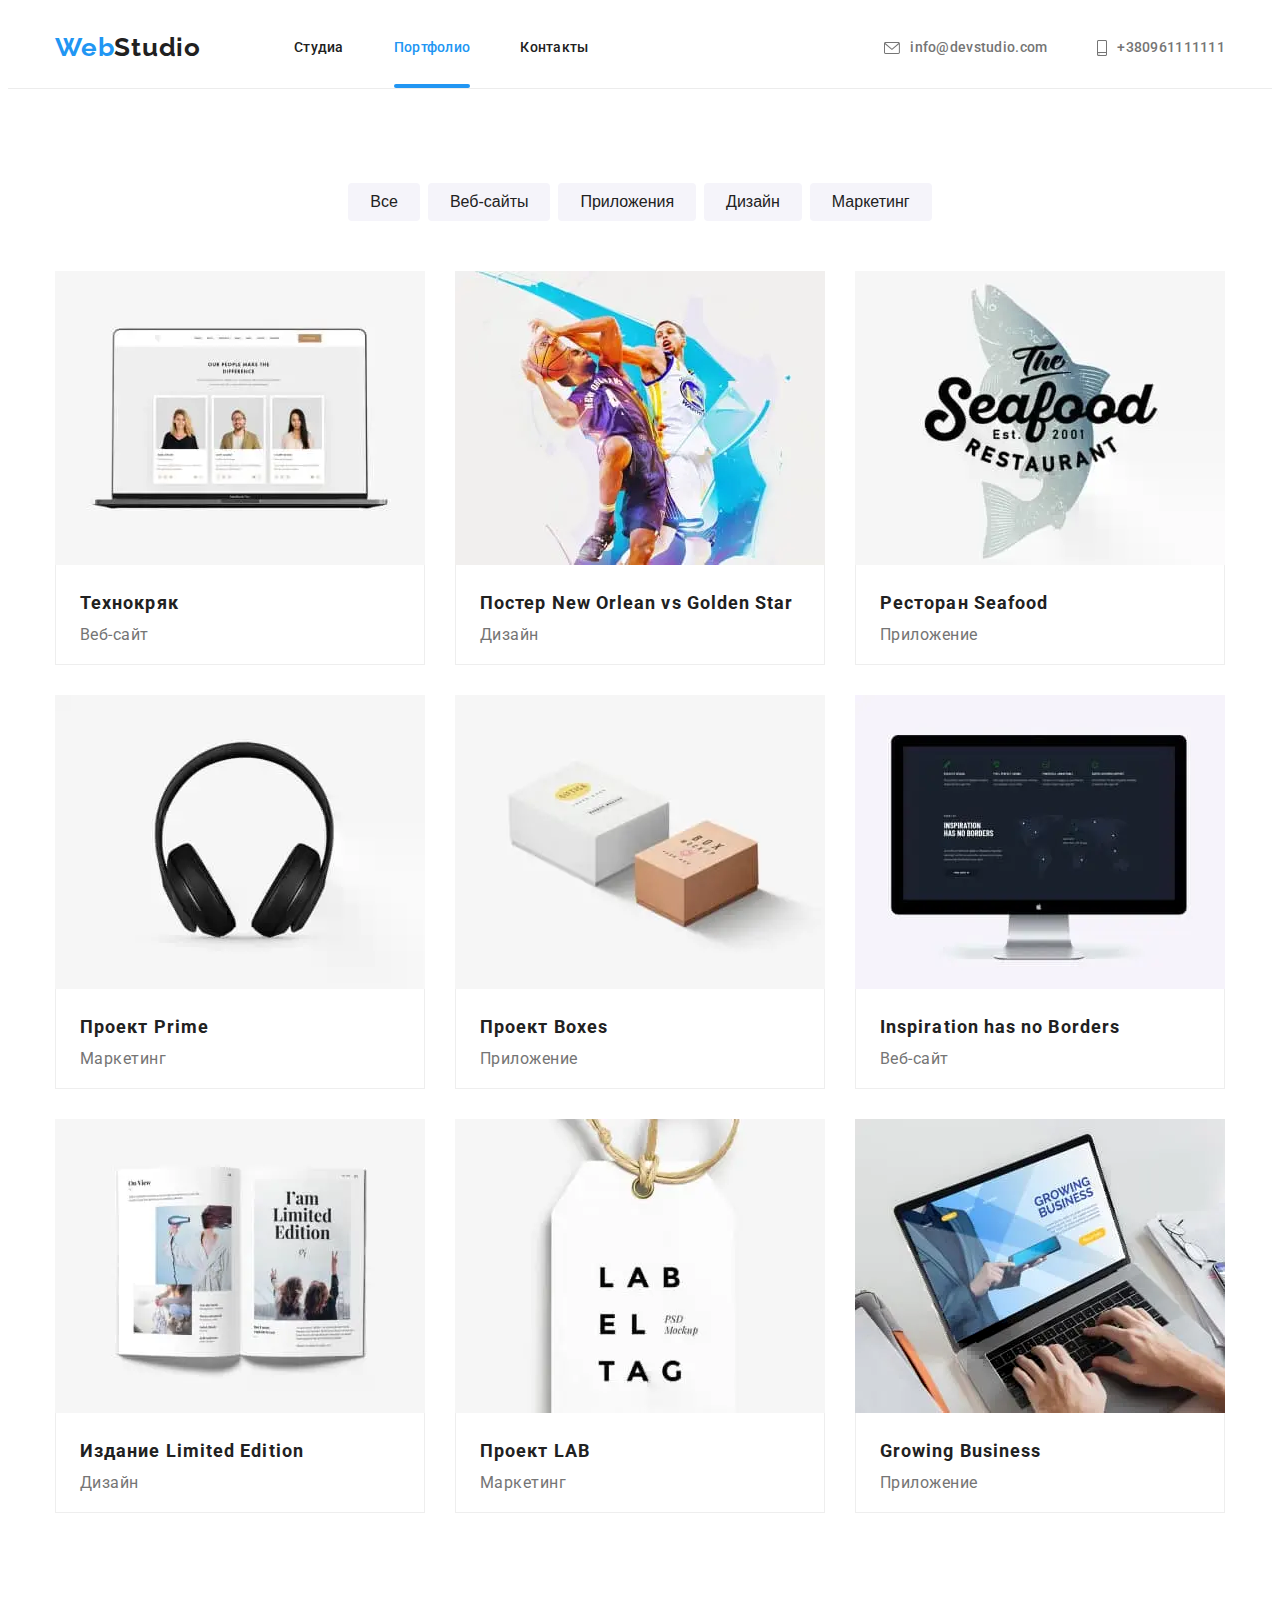
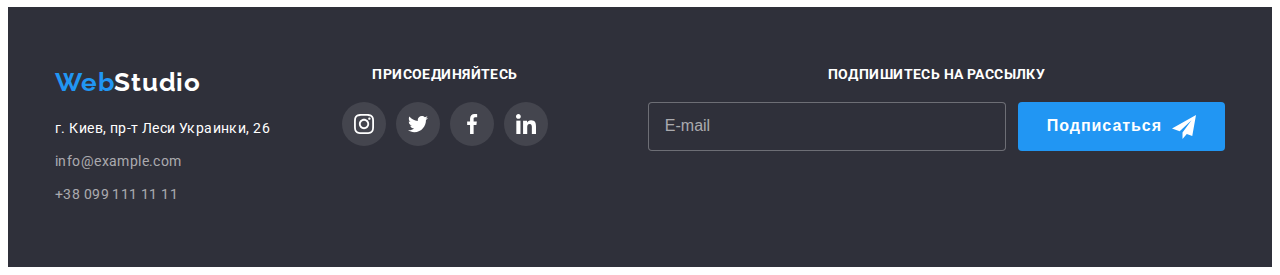
==== commit afa1bfe4: "Finish Project" ====
--- a/portfolio.html
+++ b/portfolio.html
@@ -101,9 +101,24 @@
                 <!-- PROJECTS -->
                 <ul class="project-list list">
                     <li class="project-list-item">
-                        <a href="" class="project-list-link link">
+                        <a href="./img/portfolio/tablet/" class="project-list-link link">
                         <div class="project-image">
-                            <img src="./img/portfolio/macbook.jpg" alt="Laptop" width="370">
+                            <picture>
+                                <source media="(min-width: 1200px)"
+                                    srcset="./img/portfolio/desktop/macbook.webp 1x, ./img/portfolio/desktop/macbook@2x.webp 2x" type="image/webp">
+                                <source srcset="./img/portfolio/desktop/macbook.jpg 1x, ./img/portfolio/desktop/macbook@2x.jpg 2x" media="(min-width: 1200px)">
+                            
+                                <source media="(min-width: 768px)"
+                                    srcset="./img/portfolio/tablet/portfolio-1.webp 1x, ./img/portfolio/tablet/portfolio-1@2x.webp 2x" type="image/webp">
+                                <source srcset="./img/portfolio/tablet/portfolio-1.jpg 1x, ./img/portfolio/tablet/portfolio-1@2x.jpg 2x"
+                                    media="(min-width: 768px)">
+                            
+                                <source media="(max-width: 767px)"
+                                    srcset="./img/portfolio/mobile/portfolio-1.webp 1x, ./img/portfolio/mobile/portfolio-1@2x.webp 2x" type="image/webp">
+                                <source srcset="./img/portfolio/mobile/portfolio-1.jpg 1x, ./img/portfolio/mobile/portfolio-1@2x.jpg 2x"
+                                    media="(max-width: 767px)">
+                                    <img src="./img/portfolio/desktop/macbook.jpg" alt="Laptop">
+                                </picture>
                             <div class="project-action">
                                 <p class="project-description">
                                     Ресурс предлагает комплексные предложения с разным уровнем функционала и сервисов.
@@ -121,7 +136,22 @@
                     <li class="project-list-item">
                         <a href="" class="project-list-link link">
                             <div class="project-image">
-                            <img src="./img/portfolio/basketball.jpg" alt="Poster New Orlean" width="370">
+                                <picture>
+                                    <source media="(min-width: 1200px)"
+                                        srcset="./img/portfolio/desktop/basketball.webp 1x, ./img/portfolio/desktop/basketball@2x.webp 2x" type="image/webp">
+                                    <source srcset="./img/portfolio/desktop/basketball.jpg 1x, ./img/portfolio/desktop/basketball@2x.jpg 2x" media="(min-width: 1200px)">
+                                
+                                    <source media="(min-width: 768px)"
+                                        srcset="./img/portfolio/tablet/portfolio-2.webp 1x, ./img/portfolio/tablet/portfolio-2@2x.webp 2x" type="image/webp">
+                                    <source srcset="./img/portfolio/tablet/portfolio-2.jpg 1x, ./img/portfolio/tablet/portfolio-2@2x.jpg 2x"
+                                        media="(min-width: 768px)">
+                                
+                                    <source media="(max-width: 767px)"
+                                        srcset="./img/portfolio/mobile/portfolio-2.webp 1x, ./img/portfolio/mobile/portfolio-2@2x.webp 2x" type="image/webp">
+                                    <source srcset="./img/portfolio/mobile/portfolio-2.jpg 1x, ./img/portfolio/mobile/portfolio-2@2x.jpg 2x"
+                                        media="(max-width: 767px)">
+                                        <img src="./img/portfolio/desktop/basketball.jpg" alt="Poster New Orlean">
+                                    </picture>
                             <div class="project-action">
                                 <p class="project-description">
                                     Ресурс предлагает комплексные предложения с разным уровнем функционала и сервисов.
@@ -139,7 +169,22 @@
                     <li class="project-list-item">
                         <a href="" class="project-list-link link">
                             <div class="project-image">
-                                <img src="./img/portfolio/seafood.jpg" alt="Seafood" width="370">
+                                <picture>
+                                    <source media="(min-width: 1200px)"
+                                        srcset="./img/portfolio/desktop/seafood.webp 1x, ./img/portfolio/desktop/seafood@2x.webp 2x" type="image/webp">
+                                    <source srcset="./img/portfolio/desktop/seafood.jpg 1x, ./img/portfolio/desktop/seafood@2x.jpg 2x" media="(min-width: 1200px)">
+                                
+                                    <source media="(min-width: 768px)"
+                                        srcset="./img/portfolio/tablet/portfolio-3.webp 1x, ./img/portfolio/tablet/portfolio-3@2x.webp 2x" type="image/webp">
+                                    <source srcset="./img/portfolio/tablet/portfolio-3.jpg 1x, ./img/portfolio/tablet/portfolio-3@2x.jpg 2x"
+                                        media="(min-width: 768px)">
+                                
+                                    <source media="(max-width: 767px)"
+                                        srcset="./img/portfolio/mobile/portfolio-3.webp 1x, ./img/portfolio/mobile/portfolio-3@2x.webp 2x" type="image/webp">
+                                    <source srcset="./img/portfolio/mobile/portfolio-3.jpg 1x, ./img/portfolio/mobile/portfolio-3@2x.jpg 2x"
+                                        media="(max-width: 767px)">
+                                        <img src="./img/portfolio/desktop/seafood.jpg" alt="Seafood">
+                                    </picture>
                                 <div class="project-action">
                                     <p class="project-description">
                                         Ресурс предлагает комплексные предложения с разным уровнем функционала и сервисов.
@@ -157,7 +202,22 @@
                     <li class="project-list-item">
                         <a href="" class="project-list-link link">
                             <div class="project-image">
-                                <img src="./img/portfolio/headphone.jpg" alt="headphone" width="370">
+                                <picture>
+                                    <source media="(min-width: 1200px)"
+                                        srcset="./img/portfolio/desktop/headphone.webp 1x, ./img/portfolio/desktop/headphone@2x.webp 2x" type="image/webp">
+                                    <source srcset="./img/portfolio/desktop/headphone.jpg 1x, ./img/portfolio/desktop/headphone@2x.jpg 2x" media="(min-width: 1200px)">
+                                
+                                    <source media="(min-width: 768px)"
+                                        srcset="./img/portfolio/tablet/portfolio-4.webp 1x, ./img/portfolio/tablet/portfolio-4@2x.webp 2x" type="image/webp">
+                                    <source srcset="./img/portfolio/tablet/portfolio-4.jpg 1x, ./img/portfolio/tablet/portfolio-4@2x.jpg 2x"
+                                        media="(min-width: 768px)">
+                                
+                                    <source media="(max-width: 767px)"
+                                        srcset="./img/portfolio/mobile/portfolio-4.webp 1x, ./img/portfolio/mobile/portfolio-4@2x.webp 2x" type="image/webp">
+                                    <source srcset="./img/portfolio/mobile/portfolio-4.jpg 1x, ./img/portfolio/mobile/portfolio-4@2x.jpg 2x"
+                                        media="(max-width: 767px)">
+                                        <img src="./img/portfolio/desktop/headphone.jpg" alt="headphone">
+                                    </picture>
                                 <div class="project-action">
                                     <p class="project-description">
                                         Ресурс предлагает комплексные предложения с разным уровнем функционала и сервисов.
@@ -175,7 +235,22 @@
                     <li class="project-list-item">
                         <a href="" class="project-list-link link">
                             <div class="project-image">
-                                <img src="./img/portfolio/boxs.jpg" alt="Boxes" width="370">
+                                <picture>
+                                    <source media="(min-width: 1200px)"
+                                        srcset="./img/portfolio/desktop/boxs.webp 1x, ./img/portfolio/desktop/boxs@2x.webp 2x" type="image/webp">
+                                    <source srcset="./img/portfolio/desktop/boxs.jpg 1x, ./img/portfolio/desktop/boxs@2x.jpg 2x" media="(min-width: 1200px)">
+                                
+                                    <source media="(min-width: 768px)"
+                                        srcset="./img/portfolio/tablet/portfolio-5.webp 1x, ./img/portfolio/tablet/portfolio-5@2x.webp 2x" type="image/webp">
+                                    <source srcset="./img/portfolio/tablet/portfolio-5.jpg 1x, ./img/portfolio/tablet/portfolio-5@2x.jpg 2x"
+                                        media="(min-width: 768px)">
+                                
+                                    <source media="(max-width: 767px)"
+                                        srcset="./img/portfolio/mobile/portfolio-5.webp 1x, ./img/portfolio/mobile/portfolio-5@2x.webp 2x" type="image/webp">
+                                    <source srcset="./img/portfolio/mobile/portfolio-5.jpg 1x, ./img/portfolio/mobile/portfolio-5@2x.jpg 2x"
+                                        media="(max-width: 767px)">
+                                        <img src="./img/portfolio/desktop/boxs.jpg" alt="Boxes">
+                                    </picture>
                                 <div class="project-action">
                                     <p class="project-description">
                                         Ресурс предлагает комплексные предложения с разным уровнем функционала и сервисов.
@@ -193,7 +268,22 @@
                     <li class="project-list-item">
                         <a href="" class="project-list-link link">
                             <div class="project-image">
-                                <img src="./img/portfolio/monitor.jpg" alt="Monitor" width="370">
+                                <picture>
+                                    <source media="(min-width: 1200px)"
+                                        srcset="./img/portfolio/desktop/monitor.webp 1x, ./img/portfolio/desktop/monitor@2x.webp 2x" type="image/webp">
+                                    <source srcset="./img/portfolio/desktop/monitor.jpg 1x, ./img/portfolio/desktop/monitor@2x.jpg 2x" media="(min-width: 1200px)">
+                                
+                                    <source media="(min-width: 768px)"
+                                        srcset="./img/portfolio/tablet/portfolio-6.webp 1x, ./img/portfolio/tablet/portfolio-6@2x.webp 2x" type="image/webp">
+                                    <source srcset="./img/portfolio/tablet/portfolio-6.jpg 1x, ./img/portfolio/tablet/portfolio-6@2x.jpg 2x"
+                                        media="(min-width: 768px)">
+                                
+                                    <source media="(max-width: 767px)"
+                                        srcset="./img/portfolio/mobile/portfolio-6.webp 1x, ./img/portfolio/mobile/portfolio-6@2x.webp 2x" type="image/webp">
+                                    <source srcset="./img/portfolio/mobile/portfolio-6.jpg 1x, ./img/portfolio/mobile/portfolio-6@2x.jpg 2x"
+                                        media="(max-width: 767px)">
+                                        <img src="./img/portfolio/desktop/monitor.jpg" alt="Monitor">
+                                    </picture>
                                 <div class="project-action">
                                     <p class="project-description">
                                         Ресурс предлагает комплексные предложения с разным уровнем функционала и сервисов.
@@ -211,7 +301,22 @@
                     <li class="project-list-item">
                         <a href="" class="project-list-link link">
                             <div class="project-image">
-                                <img src="./img/portfolio/book.jpg" alt="Book Limited Edition" width="370">
+                                <picture>
+                                    <source media="(min-width: 1200px)"
+                                        srcset="./img/portfolio/desktop/book.webp 1x, ./img/portfolio/desktop/book@2x.webp 2x" type="image/webp">
+                                    <source srcset="./img/portfolio/desktop/book.jpg 1x, ./img/portfolio/desktop/book@2x.jpg 2x" media="(min-width: 1200px)">
+                                
+                                    <source media="(min-width: 768px)"
+                                        srcset="./img/portfolio/tablet/portfolio-7.webp 1x, ./img/portfolio/tablet/portfolio-7@2x.webp 2x" type="image/webp">
+                                    <source srcset="./img/portfolio/tablet/portfolio-7.jpg 1x, ./img/portfolio/tablet/portfolio-7@2x.jpg 2x"
+                                        media="(min-width: 768px)">
+                                
+                                    <source media="(max-width: 767px)"
+                                        srcset="./img/portfolio/mobile/portfolio-7.webp 1x, ./img/portfolio/mobile/portfolio-7@2x.webp 2x" type="image/webp">
+                                    <source srcset="./img/portfolio/mobile/portfolio-7.jpg 1x, ./img/portfolio/mobile/portfolio-7@2x.jpg 2x"
+                                        media="(max-width: 767px)">
+                                        <img src="./img/portfolio/book.jpg" alt="Book Limited Edition">
+                                    </picture>
                                 <div class="project-action">
                                     <p class="project-description">
                                         Ресурс предлагает комплексные предложения с разным уровнем функционала и сервисов.
@@ -229,7 +334,22 @@
                     <li class="project-list-item">
                         <a href="" class="project-list-link link">
                             <div class="project-image">
-                                <img src="./img/portfolio/label.jpg" alt="Label" width="370">
+                                <picture>
+                                    <source media="(min-width: 1200px)"
+                                        srcset="./img/portfolio/desktop/label.webp 1x, ./img/portfolio/desktop/label@2x.webp 2x" type="image/webp">
+                                    <source srcset="./img/portfolio/desktop/label.jpg 1x, ./img/portfolio/desktop/label@2x.jpg 2x" media="(min-width: 1200px)">
+                                
+                                    <source media="(min-width: 768px)"
+                                        srcset="./img/portfolio/tablet/portfolio-8.webp 1x, ./img/portfolio/tablet/portfolio-8@2x.webp 2x" type="image/webp">
+                                    <source srcset="./img/portfolio/tablet/portfolio-8.jpg 1x, ./img/portfolio/tablet/portfolio-8@2x.jpg 2x"
+                                        media="(min-width: 768px)">
+                                
+                                    <source media="(max-width: 767px)"
+                                        srcset="./img/portfolio/mobile/portfolio-8.webp 1x, ./img/portfolio/mobile/portfolio-8@2x.webp 2x" type="image/webp">
+                                    <source srcset="./img/portfolio/mobile/portfolio-8.jpg 1x, ./img/portfolio/mobile/portfolio-8@2x.jpg 2x"
+                                        media="(max-width: 767px)">
+                                        <img src="./img/portfolio/desktop/label.jpg" alt="Label">
+                                    </picture>
                                 <div class="project-action">
                                     <p class="project-description">
                                         Ресурс предлагает комплексные предложения с разным уровнем функционала и сервисов.
@@ -247,7 +367,22 @@
                     <li class="project-list-item">
                         <a href="" class="project-list-link link">
                             <div class="project-image">
-                                <img src="./img/portfolio/working-computer.jpg" alt="Working computer" width="370">
+                                <picture>
+                                    <source media="(min-width: 1200px)"
+                                        srcset="./img/portfolio/desktop/working-computer.webp 1x, ./img/portfolio/desktop/working-computer@2x.webp 2x" type="image/webp">
+                                    <source srcset="./img/portfolio/desktop/working-computer.jpg 1x, ./img/portfolio/desktop/working-computer@2x.jpg 2x" media="(min-width: 1200px)">
+                                
+                                    <source media="(min-width: 768px)"
+                                        srcset="./img/portfolio/tablet/portfolio-9.webp 1x, ./img/portfolio/tablet/portfolio-9@2x.webp 2x" type="image/webp">
+                                    <source srcset="./img/portfolio/tablet/portfolio-9.jpg 1x, ./img/portfolio/tablet/portfolio-9@2x.jpg 2x"
+                                        media="(min-width: 768px)">
+                                
+                                    <source media="(max-width: 767px)"
+                                        srcset="./img/portfolio/mobile/portfolio-9.webp 1x, ./img/portfolio/mobile/portfolio-9@2x.webp 2x" type="image/webp">
+                                    <source srcset="./img/portfolio/mobile/portfolio-9.jpg 1x, ./img/portfolio/mobile/portfolio-9@2x.jpg 2x"
+                                        media="(max-width: 767px)">
+                                        <img src="./img/portfolio/desktop/working-computer.jpg" alt="Working computer">
+                                    </picture>
                                 <div class="project-action">
                                     <p class="project-description">
                                         Ресурс предлагает комплексные предложения с разным уровнем функционала и сервисов.
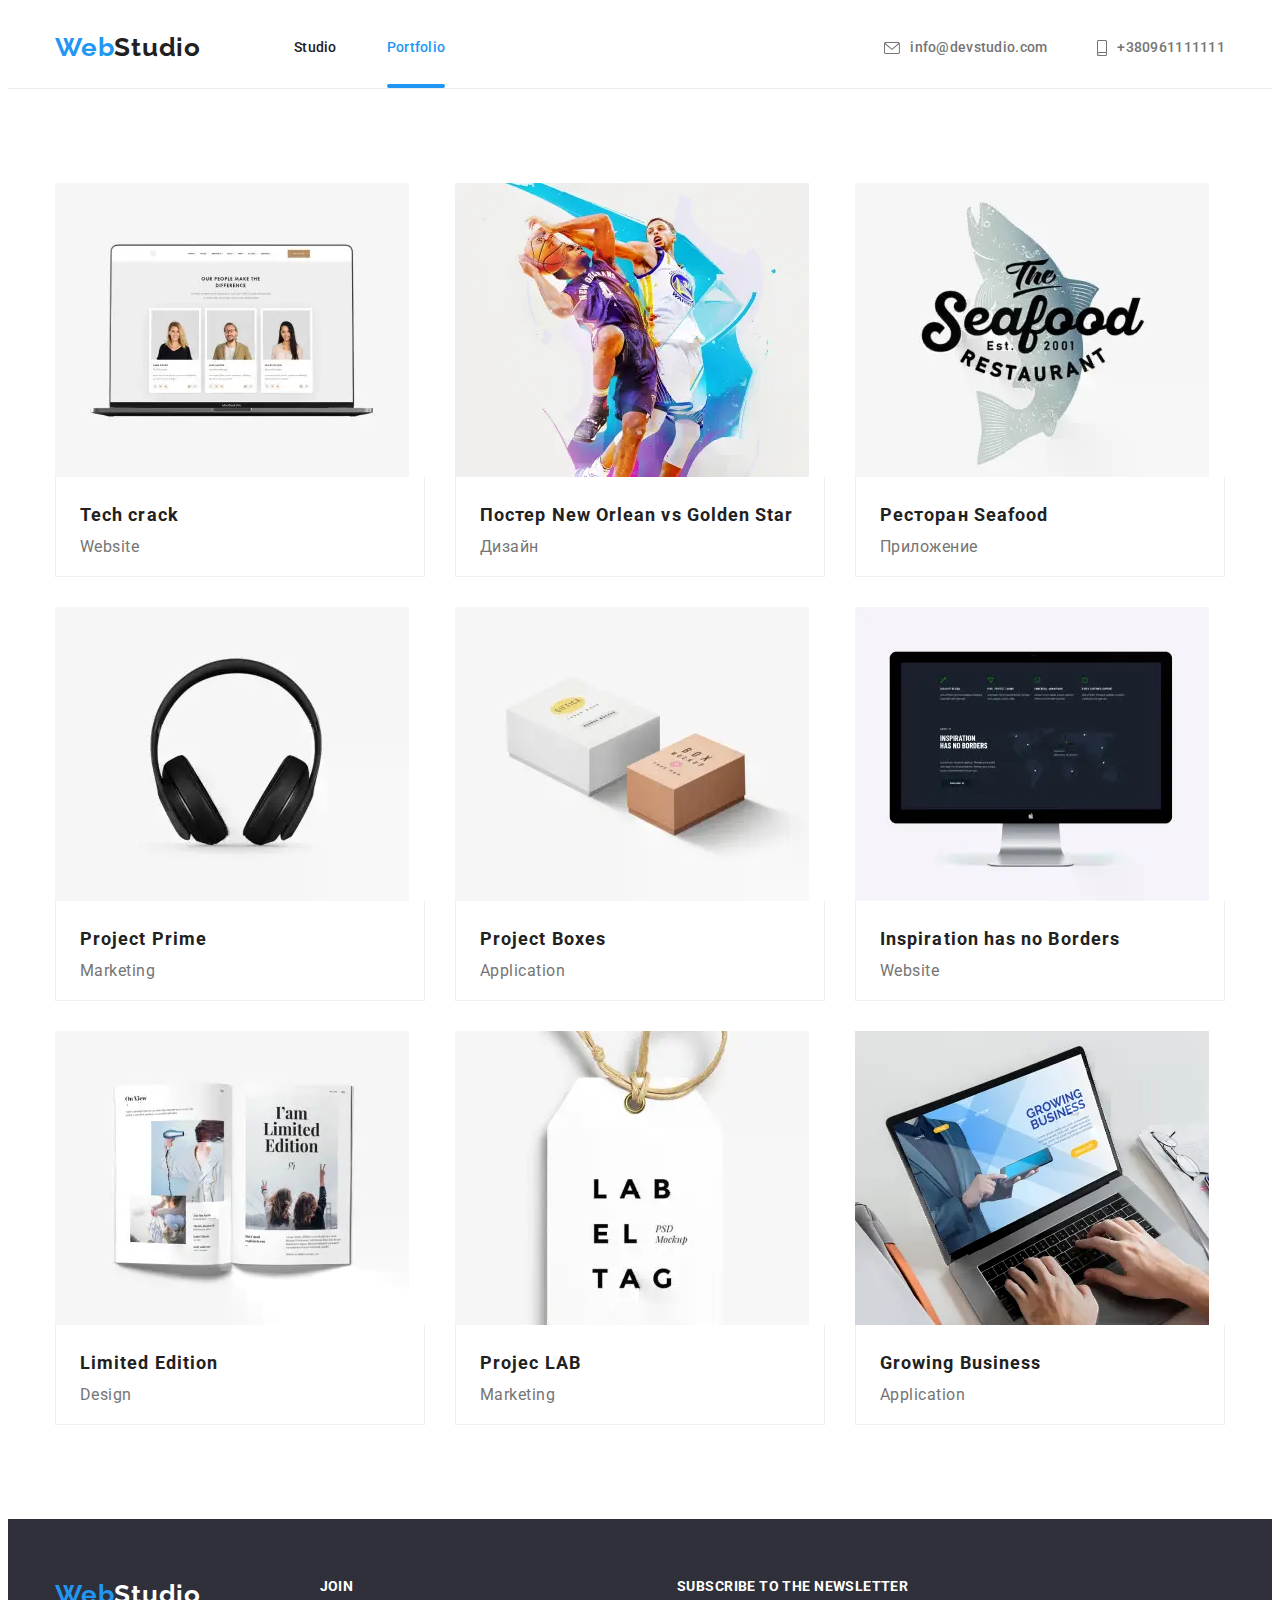
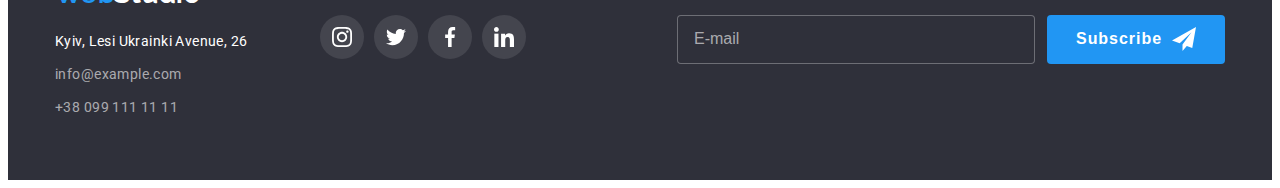
==== commit 8d817b26: "Change the language to English" ====
--- a/portfolio.html
+++ b/portfolio.html
@@ -1,475 +1,859 @@
 <!DOCTYPE html>
 <html lang="ru">
-
-<head>
-    <meta charset="UTF-8">
-    <meta http-equiv="X-UA-Compatible" content="IE=edge">
-    <meta name="viewport" content="width=device-width, initial-scale=1.0">
+  <head>
+    <meta charset="UTF-8" />
+    <meta http-equiv="X-UA-Compatible" content="IE=edge" />
+    <meta name="viewport" content="width=device-width, initial-scale=1.0" />
     <title>Portfolio Anna Kasianenko</title>
-    <link rel="preconnect" href="https://fonts.googleapis.com">
-    <link rel="preconnect" href="https://fonts.gstatic.com" crossorigin>
+    <link rel="preconnect" href="https://fonts.googleapis.com" />
+    <link rel="preconnect" href="https://fonts.gstatic.com" crossorigin />
     <link
-        href="https://fonts.googleapis.com/css2?family=Raleway:wght@700&family=Roboto:wght@400;500;700;900&display=swap"
-        rel="stylesheet">
-    <link rel="stylesheet" href="https://cdnjs.cloudflare.com/ajax/libs/modern-normalize/1.1.0/modern-normalize.min.css"
-        integrity="sha512-wpPYUAdjBVSE4KJnH1VR1HeZfpl1ub8YT/NKx4PuQ5NmX2tKuGu6U/JRp5y+Y8XG2tV+wKQpNHVUX03MfMFn9Q=="
-        crossorigin="anonymous" referrerpolicy="no-referrer" />
-    <link rel="stylesheet" href="./css/main.min.css">
-</head>
-<body>
+      href="https://fonts.googleapis.com/css2?family=Raleway:wght@700&family=Roboto:wght@400;500;700;900&display=swap"
+      rel="stylesheet"
+    />
+    <link
+      rel="stylesheet"
+      href="https://cdnjs.cloudflare.com/ajax/libs/modern-normalize/1.1.0/modern-normalize.min.css"
+      integrity="sha512-wpPYUAdjBVSE4KJnH1VR1HeZfpl1ub8YT/NKx4PuQ5NmX2tKuGu6U/JRp5y+Y8XG2tV+wKQpNHVUX03MfMFn9Q=="
+      crossorigin="anonymous"
+      referrerpolicy="no-referrer"
+    />
+    <link rel="stylesheet" href="./css/main.min.css" />
+  </head>
+  <body>
     <header class="header">
-        <div class="header-container container">
-            <a class="logo link" href="#"><span>Web</span>Studio</a>
-                <nav class="navigation">
-                    <ul class="nav-list list">
-                        <li class="nav-list-item"><a class="nav-list-link link" href="./index.html">Студиа</a></li>
-                        <li class="nav-list-item"><a class="nav-list-link link current" href="./portfolio.html">Портфолио</a></li>
-                        <li class="nav-list-item"><a class="nav-list-link link" href="">Контакты</a></li>
-                    </ul>
-                </nav>
-                <button type="button" class="mobile-menu-btn" data-menu-open>
-                    <svg class="mobile-menu-btn__icon" width="40" height="40">
-                      <use href="./img/sprite.svg#burger-icon-menu"></use>
-                    </svg>
-                  </button>
-                    <ul class="contact-links-list list">
-                        <li class="contact-links-list-item"><a class="contact-links-list-link link" href="mailto:info@devstudio.com">
-                            <svg class="contact-icon" width="16" height="12">
-                                <use href="./img/sprite.svg#icon-envelope"></use>
-                            </svg> info@devstudio.com</a></li>
-                        <li class="contact-links-list-item"><a class="contact-links-list-link link" href="tel:+380961111111">
-                            <svg class="contact-icon" width= "10" height="16">
-                                <use href="./img/sprite.svg#icon-smartphone"></use>
-                            </svg>
-                            +380961111111
-                        </a>
-                    </li>
-                </ul>
+      <div class="header-container container">
+        <a class="logo link" href="#"><span>Web</span>Studio</a>
+        <nav class="navigation">
+          <ul class="nav-list list">
+            <li class="nav-list-item">
+              <a class="nav-list-link link" href="./index.html">Studio</a>
+            </li>
+            <li class="nav-list-item">
+              <a class="nav-list-link link current" href="./portfolio.html"
+                >Portfolio</a
+              >
+            </li>
+          </ul>
+        </nav>
+        <button type="button" class="mobile-menu-btn" data-menu-open>
+          <svg class="mobile-menu-btn__icon" width="40" height="40">
+            <use href="./img/sprite.svg#burger-icon-menu"></use>
+          </svg>
+        </button>
+        <ul class="contact-links-list list">
+          <li class="contact-links-list-item">
+            <a
+              class="contact-links-list-link link"
+              href="mailto:info@devstudio.com"
+            >
+              <svg class="contact-icon" width="16" height="12">
+                <use href="./img/sprite.svg#icon-envelope"></use>
+              </svg>
+              info@devstudio.com</a
+            >
+          </li>
+          <li class="contact-links-list-item">
+            <a class="contact-links-list-link link" href="tel:+380961111111">
+              <svg class="contact-icon" width="10" height="16">
+                <use href="./img/sprite.svg#icon-smartphone"></use>
+              </svg>
+              +380961111111
+            </a>
+          </li>
+        </ul>
+      </div>
+      <div class="mobile-menu" data-menu>
+        <div class="container mobile-menu_container">
+          <bottom type="button" class="mobile-menu_close-btn" data-menu-close>
+            <svg class="mobile-menu_close-icon" width="40" height="40">
+              <use href="./img/sprite.svg#icon-close-black"></use>
+            </svg>
+          </bottom>
+          <ul class="mobile-menu_nav-list list">
+            <li class="mobile-menu_nav-item">
+              <a class="mobile-menu_nav-link link current" href="./index.html"
+                >Studio</a
+              >
+            </li>
+            <li class="mobile-menu_nav-item">
+              <a class="mobile-menu_nav-link link" href="./portfolio.html"
+                >Portfolio</a
+              >
+            </li>
+            <li class="mobile-menu_nav-item">
+              <a class="mobile-menu_nav-link link" href="">Contacts</a>
+            </li>
+          </ul>
+          <div class="mobile-wrapper">
+            <ul class="mobile-menu_contact-list list">
+              <li class="mobile-menu_contact-item">
+                <a
+                  href="tel:+380961111111"
+                  class="mobile-menu_contact-link mobile-menu__contact-link_tel link"
+                  >+38 096 111 11 11
+                </a>
+              </li>
+              <li class="mobile-menu_contact-item">
+                <a
+                  href="mailto:info@devstudio.com"
+                  class="mobile-menu_contact-link mobile-menu__contact-link_mail link"
+                  >info@devstudio.com
+                </a>
+              </li>
+            </ul>
+            <ul class="mobile-menu_social-list list">
+              <li class="mobile-menu_social-item">
+                <a href="" target="_blank" class="mobile-menu_social-link link"
+                  >Instagram</a
+                >
+              </li>
+              <li class="mobile-menu_social-item">
+                <a href="" target="_blank" class="mobile-menu_social-link link"
+                  >Twitter</a
+                >
+              </li>
+              <li class="mobile-menu_social-item">
+                <a href="" target="_blank" class="mobile-menu_social-link link"
+                  >Facebook</a
+                >
+              </li>
+              <li class="mobile-menu_social-item">
+                <a href="" target="_blank" class="mobile-menu_social-link link"
+                  >LinkedIn</a
+                >
+              </li>
+            </ul>
+          </div>
         </div>
-        <div class="mobile-menu" data-menu>
-            <div class="container mobile-menu_container">
-                <bottom type="button" class="mobile-menu_close-btn" data-menu-close>
-                    <svg class="mobile-menu_close-icon" width= "40" height="40">
-                        <use href="./img/sprite.svg#icon-close-black"></use>
-                    </svg>
-                </bottom>
-                <ul class="mobile-menu_nav-list list">
-                    <li class="mobile-menu_nav-item"><a class="mobile-menu_nav-link link" href="./index.html">Студия</a></li>
-                    <li class="mobile-menu_nav-item"><a class="mobile-menu_nav-link link current" href="./portfolio.html">Портфолио</a></li>
-                    <li class="mobile-menu_nav-item"><a class="mobile-menu_nav-link link" href="">Контакты</a></li>
-                </ul>
-            <div class="mobile-wrapper">
-                <ul class="mobile-menu_contact-list list">
-                    <li class="mobile-menu_contact-item">
-                        <a href="tel:+380961111111" class="mobile-menu_contact-link mobile-menu__contact-link_tel link">+38 096 111 11 11 </a>
-                    </li>
-                    <li class="mobile-menu_contact-item">
-                        <a href="mailto:info@devstudio.com" class="mobile-menu_contact-link mobile-menu__contact-link_mail link">info@devstudio.com </a>
-                    </li>
-                </ul>
-                <ul class="mobile-menu_social-list list">
-                    <li class="mobile-menu_social-item">
-                        <a href="" target="_blank" class="mobile-menu_social-link link">Instagram</a>
-                </li>
-                    <li class="mobile-menu_social-item">
-                        <a href="" target="_blank" class="mobile-menu_social-link link">Twitter</a>
-                </li>
-                <li class="mobile-menu_social-item">
-                    <a href="" target="_blank" class="mobile-menu_social-link link">Facebook</a>
-            </li>
-                <li class="mobile-menu_social-item">
-                    <a href="" target="_blank" class="mobile-menu_social-link link">LinkedIn</a>
-            </li>
+      </div>
+    </header>
+
+    <section class="hero-portfolio-buttom">
+      <div class="container">
+        <!-- PROJECTS -->
+        <ul class="project-list list">
+          <li class="project-list-item">
+            <a href="./img/portfolio/tablet/" class="project-list-link link">
+              <div class="project-image">
+                <picture>
+                  <source
+                    media="(min-width: 1200px)"
+                    srcset="
+                      ./img/portfolio/tablet/portfolio-1.webp    1x,
+                      ./img/portfolio/tablet/portfolio-1@2x.webp 2x
+                    "
+                    type="image/webp"
+                  />
+                  <source
+                    srcset="
+                      ./img/portfolio/tablet/portfolio-1.jpg    1x,
+                      ./img/portfolio/tablet/portfolio-1@2x.jpg 2x
+                    "
+                    media="(min-width: 1200px)"
+                  />
+
+                  <source
+                    media="(min-width: 768px)"
+                    srcset="
+                      ./img/portfolio/tablet/portfolio-1.webp    1x,
+                      ./img/portfolio/tablet/portfolio-1@2x.webp 2x
+                    "
+                    type="image/webp"
+                  />
+                  <source
+                    srcset="
+                      ./img/portfolio/tablet/portfolio-1.jpg    1x,
+                      ./img/portfolio/tablet/portfolio-1@2x.jpg 2x
+                    "
+                    media="(min-width: 768px)"
+                  />
+
+                  <source
+                    media="(max-width: 767px)"
+                    srcset="
+                      ./img/portfolio/mobile/portfolio-1.webp    1x,
+                      ./img/portfolio/mobile/portfolio-1@2x.webp 2x
+                    "
+                    type="image/webp"
+                  />
+                  <source
+                    srcset="
+                      ./img/portfolio/mobile/portfolio-1.jpg    1x,
+                      ./img/portfolio/mobile/portfolio-1@2x.jpg 2x
+                    "
+                    media="(max-width: 767px)"
+                  />
+                  <img src="./img/portfolio/desktop/macbook.jpg" alt="Laptop" />
+                </picture>
+                <div class="project-action">
+                  <p class="project-description">
+                    The platform offers comprehensive packages with varying
+                    levels of functionality and services. All of this will allow
+                    visitors to obtain comprehensive information about the
+                    company or an individual.
+                  </p>
+                </div>
+              </div>
+              <div class="project-wrapp">
+                <h3 class="project-title">Tech crack</h3>
+                <p class="project-text">Website</p>
+              </div>
+            </a>
+          </li>
+          <li class="project-list-item">
+            <a href="" class="project-list-link link">
+              <div class="project-image">
+                <picture>
+                  <source
+                    media="(min-width: 1200px)"
+                    srcset="
+                      ./img/portfolio/tablet/portfolio-2.webp    1x,
+                      ./img/portfolio/tablet/portfolio-2@2x.webp 2x
+                    "
+                    type="image/webp"
+                  />
+                  <source
+                    srcset="
+                      ./img/portfolio/tablet/portfolio-2.jpg    1x,
+                      ./img/portfolio/tablet/portfolio-2@2x.jpg 2x
+                    "
+                    media="(min-width: 1200px)"
+                  />
+
+                  <source
+                    media="(min-width: 768px)"
+                    srcset="
+                      ./img/portfolio/tablet/portfolio-2.webp    1x,
+                      ./img/portfolio/tablet/portfolio-2@2x.webp 2x
+                    "
+                    type="image/webp"
+                  />
+                  <source
+                    srcset="
+                      ./img/portfolio/tablet/portfolio-2.jpg    1x,
+                      ./img/portfolio/tablet/portfolio-2@2x.jpg 2x
+                    "
+                    media="(min-width: 768px)"
+                  />
+
+                  <source
+                    media="(max-width: 767px)"
+                    srcset="
+                      ./img/portfolio/mobile/portfolio-2.webp    1x,
+                      ./img/portfolio/mobile/portfolio-2@2x.webp 2x
+                    "
+                    type="image/webp"
+                  />
+                  <source
+                    srcset="
+                      ./img/portfolio/mobile/portfolio-2.jpg    1x,
+                      ./img/portfolio/mobile/portfolio-2@2x.jpg 2x
+                    "
+                    media="(max-width: 767px)"
+                  />
+                  <img
+                    src="./img/portfolio/desktop/basketball.jpg"
+                    alt="Poster New Orlean"
+                  />
+                </picture>
+                <div class="project-action">
+                  <p class="project-description">
+                    The platform offers comprehensive packages with varying
+                    levels of functionality and services. All of this will allow
+                    visitors to obtain comprehensive information about the
+                    company or an individual.
+                  </p>
+                </div>
+              </div>
+              <div class="project-wrapp">
+                <h3 class="project-title">Постер New Orlean vs Golden Star</h3>
+                <p class="project-text">Дизайн</p>
+              </div>
+            </a>
+          </li>
+          <li class="project-list-item">
+            <a href="" class="project-list-link link">
+              <div class="project-image">
+                <picture>
+                  <source
+                    media="(min-width: 1200px)"
+                    srcset="
+                      ./img/portfolio/tablet/portfolio-3.webp    1x,
+                      ./img/portfolio/tablet/portfolio-3@2x.webp 2x
+                    "
+                    type="image/webp"
+                  />
+                  <source
+                    srcset="
+                      ./img/portfolio/tablet/portfolio-3.jpg    1x,
+                      ./img/portfolio/tablet/portfolio-3@2x.jpg 2x
+                    "
+                    media="(min-width: 1200px)"
+                  />
+
+                  <source
+                    media="(min-width: 768px)"
+                    srcset="
+                      ./img/portfolio/tablet/portfolio-3.webp    1x,
+                      ./img/portfolio/tablet/portfolio-3@2x.webp 2x
+                    "
+                    type="image/webp"
+                  />
+                  <source
+                    srcset="
+                      ./img/portfolio/tablet/portfolio-3.jpg    1x,
+                      ./img/portfolio/tablet/portfolio-3@2x.jpg 2x
+                    "
+                    media="(min-width: 768px)"
+                  />
+
+                  <source
+                    media="(max-width: 767px)"
+                    srcset="
+                      ./img/portfolio/mobile/portfolio-3.webp    1x,
+                      ./img/portfolio/mobile/portfolio-3@2x.webp 2x
+                    "
+                    type="image/webp"
+                  />
+                  <source
+                    srcset="
+                      ./img/portfolio/mobile/portfolio-3.jpg    1x,
+                      ./img/portfolio/mobile/portfolio-3@2x.jpg 2x
+                    "
+                    media="(max-width: 767px)"
+                  />
+                  <img
+                    src="./img/portfolio/desktop/seafood.jpg"
+                    alt="Seafood"
+                  />
+                </picture>
+                <div class="project-action">
+                  <p class="project-description">
+                    The platform offers comprehensive packages with varying
+                    levels of functionality and services. All of this will allow
+                    visitors to obtain comprehensive information about the
+                    company or an individual.
+                  </p>
+                </div>
+              </div>
+              <div class="project-wrapp">
+                <h3 class="project-title">Ресторан Seafood</h3>
+                <p class="project-text">Приложение</p>
+              </div>
+            </a>
+          </li>
+          <li class="project-list-item">
+            <a href="" class="project-list-link link">
+              <div class="project-image">
+                <picture>
+                  <source
+                    media="(min-width: 1200px)"
+                    srcset="
+                      ./img/portfolio/tablet/portfolio-4.webp    1x,
+                      ./img/portfolio/tablet/portfolio-4@2x.webp 2x
+                    "
+                    type="image/webp"
+                  />
+                  <source
+                    srcset="
+                      ./img/portfolio/tablet/portfolio-4.jpg    1x,
+                      ./img/portfolio/tablet/portfolio-4@2x.jpg 2x
+                    "
+                    media="(min-width: 1200px)"
+                  />
+
+                  <source
+                    media="(min-width: 768px)"
+                    srcset="
+                      ./img/portfolio/tablet/portfolio-4.webp    1x,
+                      ./img/portfolio/tablet/portfolio-4@2x.webp 2x
+                    "
+                    type="image/webp"
+                  />
+                  <source
+                    srcset="
+                      ./img/portfolio/tablet/portfolio-4.jpg    1x,
+                      ./img/portfolio/tablet/portfolio-4@2x.jpg 2x
+                    "
+                    media="(min-width: 768px)"
+                  />
+
+                  <source
+                    media="(max-width: 767px)"
+                    srcset="
+                      ./img/portfolio/mobile/portfolio-4.webp    1x,
+                      ./img/portfolio/mobile/portfolio-4@2x.webp 2x
+                    "
+                    type="image/webp"
+                  />
+                  <source
+                    srcset="
+                      ./img/portfolio/mobile/portfolio-4.jpg    1x,
+                      ./img/portfolio/mobile/portfolio-4@2x.jpg 2x
+                    "
+                    media="(max-width: 767px)"
+                  />
+                  <img
+                    src="./img/portfolio/desktop/headphone.jpg"
+                    alt="headphone"
+                  />
+                </picture>
+                <div class="project-action">
+                  <p class="project-description">
+                    The platform offers comprehensive packages with varying
+                    levels of functionality and services. All of this will allow
+                    visitors to obtain comprehensive information about the
+                    company or an individual.
+                  </p>
+                </div>
+              </div>
+              <div class="project-wrapp">
+                <h3 class="project-title">Project Prime</h3>
+                <p class="project-text">Marketing</p>
+              </div>
+            </a>
+          </li>
+          <li class="project-list-item">
+            <a href="" class="project-list-link link">
+              <div class="project-image">
+                <picture>
+                  <source
+                    media="(min-width: 1200px)"
+                    srcset="
+                      ./img/portfolio/tablet/portfolio-5.webp    1x,
+                      ./img/portfolio/tablet/portfolio-5@2x.webp 2x
+                    "
+                    type="image/webp"
+                  />
+                  <source
+                    srcset="
+                      ./img/portfolio/tablet/portfolio-5.jpg    1x,
+                      ./img/portfolio/tablet/portfolio-5@2x.jpg 2x
+                    "
+                    media="(min-width: 1200px)"
+                  />
+
+                  <source
+                    media="(min-width: 768px)"
+                    srcset="
+                      ./img/portfolio/tablet/portfolio-5.webp    1x,
+                      ./img/portfolio/tablet/portfolio-5@2x.webp 2x
+                    "
+                    type="image/webp"
+                  />
+                  <source
+                    srcset="
+                      ./img/portfolio/tablet/portfolio-5.jpg    1x,
+                      ./img/portfolio/tablet/portfolio-5@2x.jpg 2x
+                    "
+                    media="(min-width: 768px)"
+                  />
+
+                  <source
+                    media="(max-width: 767px)"
+                    srcset="
+                      ./img/portfolio/mobile/portfolio-5.webp    1x,
+                      ./img/portfolio/mobile/portfolio-5@2x.webp 2x
+                    "
+                    type="image/webp"
+                  />
+                  <source
+                    srcset="
+                      ./img/portfolio/mobile/portfolio-5.jpg    1x,
+                      ./img/portfolio/mobile/portfolio-5@2x.jpg 2x
+                    "
+                    media="(max-width: 767px)"
+                  />
+                  <img src="./img/portfolio/desktop/boxs.jpg" alt="Boxes" />
+                </picture>
+                <div class="project-action">
+                  <p class="project-description">
+                    The platform offers comprehensive packages with varying
+                    levels of functionality and services. All of this will allow
+                    visitors to obtain comprehensive information about the
+                    company or an individual.
+                  </p>
+                </div>
+              </div>
+              <div class="project-wrapp">
+                <h3 class="project-title">Project Boxes</h3>
+                <p class="project-text">Application</p>
+              </div>
+            </a>
+          </li>
+          <li class="project-list-item">
+            <a href="" class="project-list-link link">
+              <div class="project-image">
+                <picture>
+                  <source
+                    media="(min-width: 1200px)"
+                    srcset="
+                      ./img/portfolio/tablet/portfolio-6.webp    1x,
+                      ./img/portfolio/tablet/portfolio-6@2x.webp 2x
+                    "
+                    type="image/webp"
+                  />
+                  <source
+                    srcset="
+                      ./img/portfolio/tablet/portfolio-6.jpg    1x,
+                      ./img/portfolio/tablet/portfolio-6@2x.jpg 2x
+                    "
+                    media="(min-width: 1200px)"
+                  />
+
+                  <source
+                    media="(min-width: 768px)"
+                    srcset="
+                      ./img/portfolio/tablet/portfolio-6.webp    1x,
+                      ./img/portfolio/tablet/portfolio-6@2x.webp 2x
+                    "
+                    type="image/webp"
+                  />
+                  <source
+                    srcset="
+                      ./img/portfolio/tablet/portfolio-6.jpg    1x,
+                      ./img/portfolio/tablet/portfolio-6@2x.jpg 2x
+                    "
+                    media="(min-width: 768px)"
+                  />
+
+                  <source
+                    media="(max-width: 767px)"
+                    srcset="
+                      ./img/portfolio/mobile/portfolio-6.webp    1x,
+                      ./img/portfolio/mobile/portfolio-6@2x.webp 2x
+                    "
+                    type="image/webp"
+                  />
+                  <source
+                    srcset="
+                      ./img/portfolio/mobile/portfolio-6.jpg    1x,
+                      ./img/portfolio/mobile/portfolio-6@2x.jpg 2x
+                    "
+                    media="(max-width: 767px)"
+                  />
+                  <img
+                    src="./img/portfolio/desktop/monitor.jpg"
+                    alt="Monitor"
+                  />
+                </picture>
+                <div class="project-action">
+                  <p class="project-description">
+                    The platform offers comprehensive packages with varying
+                    levels of functionality and services. All of this will allow
+                    visitors to obtain comprehensive information about the
+                    company or an individual.
+                  </p>
+                </div>
+              </div>
+              <div class="project-wrapp">
+                <h3 class="project-title">Inspiration has no Borders</h3>
+                <p class="project-text">Website</p>
+              </div>
+            </a>
+          </li>
+          <li class="project-list-item">
+            <a href="" class="project-list-link link">
+              <div class="project-image">
+                <picture>
+                  <source
+                    media="(min-width: 1200px)"
+                    srcset="
+                      ./img/portfolio/tablet/portfolio-7.webp    1x,
+                      ./img/portfolio/tablet/portfolio-7@2x.webp 2x
+                    "
+                    type="image/webp"
+                  />
+                  <source
+                    srcset="
+                      ./img/portfolio/tablet/portfolio-7.jpg    1x,
+                      ./img/portfolio/tablet/portfolio-7@2x.jpg 2x
+                    "
+                    media="(min-width: 1200px)"
+                  />
+
+                  <source
+                    media="(min-width: 768px)"
+                    srcset="
+                      ./img/portfolio/tablet/portfolio-7.webp    1x,
+                      ./img/portfolio/tablet/portfolio-7@2x.webp 2x
+                    "
+                    type="image/webp"
+                  />
+                  <source
+                    srcset="
+                      ./img/portfolio/tablet/portfolio-7.jpg    1x,
+                      ./img/portfolio/tablet/portfolio-7@2x.jpg 2x
+                    "
+                    media="(min-width: 768px)"
+                  />
+
+                  <source
+                    media="(max-width: 767px)"
+                    srcset="
+                      ./img/portfolio/mobile/portfolio-7.webp    1x,
+                      ./img/portfolio/mobile/portfolio-7@2x.webp 2x
+                    "
+                    type="image/webp"
+                  />
+                  <source
+                    srcset="
+                      ./img/portfolio/mobile/portfolio-7.jpg    1x,
+                      ./img/portfolio/mobile/portfolio-7@2x.jpg 2x
+                    "
+                    media="(max-width: 767px)"
+                  />
+                  <img
+                    src="./img/portfolio/book.jpg"
+                    alt="Book Limited Edition"
+                  />
+                </picture>
+                <div class="project-action">
+                  <p class="project-description">
+                    The platform offers comprehensive packages with varying
+                    levels of functionality and services. All of this will allow
+                    visitors to obtain comprehensive information about the
+                    company or an individual.
+                  </p>
+                </div>
+              </div>
+              <div class="project-wrapp">
+                <h3 class="project-title">Limited Edition</h3>
+                <p class="project-text">Design</p>
+              </div>
+            </a>
+          </li>
+          <li class="project-list-item">
+            <a href="" class="project-list-link link">
+              <div class="project-image">
+                <picture>
+                  <source
+                    media="(min-width: 1200px)"
+                    srcset="
+                      ./img/portfolio/tablet/portfolio-8.webp    1x,
+                      ./img/portfolio/tablet/portfolio-8@2x.webp 2x
+                    "
+                    type="image/webp"
+                  />
+                  <source
+                    srcset="
+                      ./img/portfolio/tablet/portfolio-8.jpg    1x,
+                      ./img/portfolio/tablet/portfolio-8@2x.jpg 2x
+                    "
+                    media="(min-width: 1200px)"
+                  />
+
+                  <source
+                    media="(min-width: 768px)"
+                    srcset="
+                      ./img/portfolio/tablet/portfolio-8.webp    1x,
+                      ./img/portfolio/tablet/portfolio-8@2x.webp 2x
+                    "
+                    type="image/webp"
+                  />
+                  <source
+                    srcset="
+                      ./img/portfolio/tablet/portfolio-8.jpg    1x,
+                      ./img/portfolio/tablet/portfolio-8@2x.jpg 2x
+                    "
+                    media="(min-width: 768px)"
+                  />
+
+                  <source
+                    media="(max-width: 767px)"
+                    srcset="
+                      ./img/portfolio/mobile/portfolio-8.webp    1x,
+                      ./img/portfolio/mobile/portfolio-8@2x.webp 2x
+                    "
+                    type="image/webp"
+                  />
+                  <source
+                    srcset="
+                      ./img/portfolio/mobile/portfolio-8.jpg    1x,
+                      ./img/portfolio/mobile/portfolio-8@2x.jpg 2x
+                    "
+                    media="(max-width: 767px)"
+                  />
+                  <img src="./img/portfolio/desktop/label.jpg" alt="Label" />
+                </picture>
+                <div class="project-action">
+                  <p class="project-description">
+                    The platform offers comprehensive packages with varying
+                    levels of functionality and services. All of this will allow
+                    visitors to obtain comprehensive information about the
+                    company or an individual.
+                  </p>
+                </div>
+              </div>
+              <div class="project-wrapp">
+                <h3 class="project-title">Projec LAB</h3>
+                <p class="project-text">Marketing</p>
+              </div>
+            </a>
+          </li>
+          <li class="project-list-item">
+            <a href="" class="project-list-link link">
+              <div class="project-image">
+                <picture>
+                  <source
+                    media="(min-width: 1200px)"
+                    srcset="
+                      ./img/portfolio/tablet/portfolio-9.webp    1x,
+                      ./img/portfolio/tablet/portfolio-9@2x.webp 2x
+                    "
+                    type="image/webp"
+                  />
+                  <source
+                    srcset="
+                      ./img/portfolio/tablet/portfolio-9.jpg    1x,
+                      ./img/portfolio/tablet/portfolio-9@2x.jpg 2x
+                    "
+                    media="(min-width: 1200px)"
+                  />
+
+                  <source
+                    media="(min-width: 768px)"
+                    srcset="
+                      ./img/portfolio/tablet/portfolio-9.webp    1x,
+                      ./img/portfolio/tablet/portfolio-9@2x.webp 2x
+                    "
+                    type="image/webp"
+                  />
+                  <source
+                    srcset="
+                      ./img/portfolio/tablet/portfolio-9.jpg    1x,
+                      ./img/portfolio/tablet/portfolio-9@2x.jpg 2x
+                    "
+                    media="(min-width: 768px)"
+                  />
+
+                  <source
+                    media="(max-width: 767px)"
+                    srcset="
+                      ./img/portfolio/mobile/portfolio-9.webp    1x,
+                      ./img/portfolio/mobile/portfolio-9@2x.webp 2x
+                    "
+                    type="image/webp"
+                  />
+                  <source
+                    srcset="
+                      ./img/portfolio/mobile/portfolio-9.jpg    1x,
+                      ./img/portfolio/mobile/portfolio-9@2x.jpg 2x
+                    "
+                    media="(max-width: 767px)"
+                  />
+                  <img
+                    src="./img/portfolio/desktop/working-computer.jpg"
+                    alt="Working computer"
+                  />
+                </picture>
+                <div class="project-action">
+                  <p class="project-description">
+                    The platform offers comprehensive packages with varying
+                    levels of functionality and services. All of this will allow
+                    visitors to obtain comprehensive information about the
+                    company or an individual.
+                  </p>
+                </div>
+              </div>
+              <div class="project-wrapp">
+                <h3 class="project-title">Growing Business</h3>
+                <p class="project-text">Application</p>
+              </div>
+            </a>
+          </li>
+        </ul>
+      </div>
+    </section>
+    <!--FOOTER-->
+    <footer id="myAnchor" class="footer">
+      <div class="footer-container container">
+        <div class="footer-main">
+          <a class="footer-logo link" href="#"><span>Web</span>Studio</a>
+          <address class="contact-info">
+            <ul class="contact-info-list list">
+              <li class="contact-info-list-item">
+                <a
+                  href="https://goo.gl/maps/L3QvmrdTpUSkbaW27"
+                  target="_blank"
+                  rel="noopener noreferrer"
+                  class="address-info link"
+                  >Kyiv, Lesi Ukrainki Avenue, 26</a
+                >
+              </li>
+              <li class="contact-info-list-item">
+                <a
+                  href="mailto:info@devstudio.com"
+                  class="contact-list-link link"
+                  >info@example.com</a
+                >
+              </li>
+              <li class="contact-info-list-item">
+                <a href="tel:+380961111111" class="contact-list-link link"
+                  >+38 099 111 11 11</a
+                >
+              </li>
             </ul>
-        </ul>
-            </div>
+          </address>
         </div>
-    </div>
-    </header>
-    <main>
-        <!-- HERO -->
-        <section class="hero-portfolio-buttom">
-            <div class="container">
-                <ul class="filter-list list">
-                    <li class="filter-list_item"><button class="filter-list_btn" type="button">Все</button></li>
-                    <li class="filter-list_item"><button class="filter-list_btn" type="button">Веб-сайты</button></li>
-                    <li class="filter-list_item"><button class="filter-list_btn" type="button">Приложения</button></li>
-                    <li class="filter-list_item"><button class="filter-list_btn" type="button">Дизайн</button></li>
-                    <li class="filter-list_item"><button class="filter-list_btn" type="button">Маркетинг</button></li>
-                </ul>
-                <!-- END HERO -->
-                <!-- PROJECTS -->
-                <ul class="project-list list">
-                    <li class="project-list-item">
-                        <a href="./img/portfolio/tablet/" class="project-list-link link">
-                        <div class="project-image">
-                            <picture>
-                                <source media="(min-width: 1200px)"
-                                    srcset="./img/portfolio/desktop/macbook.webp 1x, ./img/portfolio/desktop/macbook@2x.webp 2x" type="image/webp">
-                                <source srcset="./img/portfolio/desktop/macbook.jpg 1x, ./img/portfolio/desktop/macbook@2x.jpg 2x" media="(min-width: 1200px)">
-                            
-                                <source media="(min-width: 768px)"
-                                    srcset="./img/portfolio/tablet/portfolio-1.webp 1x, ./img/portfolio/tablet/portfolio-1@2x.webp 2x" type="image/webp">
-                                <source srcset="./img/portfolio/tablet/portfolio-1.jpg 1x, ./img/portfolio/tablet/portfolio-1@2x.jpg 2x"
-                                    media="(min-width: 768px)">
-                            
-                                <source media="(max-width: 767px)"
-                                    srcset="./img/portfolio/mobile/portfolio-1.webp 1x, ./img/portfolio/mobile/portfolio-1@2x.webp 2x" type="image/webp">
-                                <source srcset="./img/portfolio/mobile/portfolio-1.jpg 1x, ./img/portfolio/mobile/portfolio-1@2x.jpg 2x"
-                                    media="(max-width: 767px)">
-                                    <img src="./img/portfolio/desktop/macbook.jpg" alt="Laptop">
-                                </picture>
-                            <div class="project-action">
-                                <p class="project-description">
-                                    Ресурс предлагает комплексные предложения с разным уровнем функционала и сервисов.
-                                    Все это позволит посетителю получить исчерпывающие сведения о компании или частном
-                                    лице.
-                                </p>
-                            </div>
-                            </div>
-                            <div class="project-wrapp">
-                                <h3 class="project-title">Технокряк</h3>
-                                <p class="project-text">Веб-сайт</p>
-                            </div>
-                        </a>
-                    </li>
-                    <li class="project-list-item">
-                        <a href="" class="project-list-link link">
-                            <div class="project-image">
-                                <picture>
-                                    <source media="(min-width: 1200px)"
-                                        srcset="./img/portfolio/desktop/basketball.webp 1x, ./img/portfolio/desktop/basketball@2x.webp 2x" type="image/webp">
-                                    <source srcset="./img/portfolio/desktop/basketball.jpg 1x, ./img/portfolio/desktop/basketball@2x.jpg 2x" media="(min-width: 1200px)">
-                                
-                                    <source media="(min-width: 768px)"
-                                        srcset="./img/portfolio/tablet/portfolio-2.webp 1x, ./img/portfolio/tablet/portfolio-2@2x.webp 2x" type="image/webp">
-                                    <source srcset="./img/portfolio/tablet/portfolio-2.jpg 1x, ./img/portfolio/tablet/portfolio-2@2x.jpg 2x"
-                                        media="(min-width: 768px)">
-                                
-                                    <source media="(max-width: 767px)"
-                                        srcset="./img/portfolio/mobile/portfolio-2.webp 1x, ./img/portfolio/mobile/portfolio-2@2x.webp 2x" type="image/webp">
-                                    <source srcset="./img/portfolio/mobile/portfolio-2.jpg 1x, ./img/portfolio/mobile/portfolio-2@2x.jpg 2x"
-                                        media="(max-width: 767px)">
-                                        <img src="./img/portfolio/desktop/basketball.jpg" alt="Poster New Orlean">
-                                    </picture>
-                            <div class="project-action">
-                                <p class="project-description">
-                                    Ресурс предлагает комплексные предложения с разным уровнем функционала и сервисов.
-                                    Все это позволит посетителю получить исчерпывающие сведения о компании или частном
-                                    лице.
-                                </p>
-                            </div>
-                            </div>
-                            <div class="project-wrapp">
-                                <h3 class="project-title">Постер New Orlean vs Golden Star</h3>
-                                <p class="project-text">Дизайн</p>
-                            </div>
-                        </a>
-                    </li>
-                    <li class="project-list-item">
-                        <a href="" class="project-list-link link">
-                            <div class="project-image">
-                                <picture>
-                                    <source media="(min-width: 1200px)"
-                                        srcset="./img/portfolio/desktop/seafood.webp 1x, ./img/portfolio/desktop/seafood@2x.webp 2x" type="image/webp">
-                                    <source srcset="./img/portfolio/desktop/seafood.jpg 1x, ./img/portfolio/desktop/seafood@2x.jpg 2x" media="(min-width: 1200px)">
-                                
-                                    <source media="(min-width: 768px)"
-                                        srcset="./img/portfolio/tablet/portfolio-3.webp 1x, ./img/portfolio/tablet/portfolio-3@2x.webp 2x" type="image/webp">
-                                    <source srcset="./img/portfolio/tablet/portfolio-3.jpg 1x, ./img/portfolio/tablet/portfolio-3@2x.jpg 2x"
-                                        media="(min-width: 768px)">
-                                
-                                    <source media="(max-width: 767px)"
-                                        srcset="./img/portfolio/mobile/portfolio-3.webp 1x, ./img/portfolio/mobile/portfolio-3@2x.webp 2x" type="image/webp">
-                                    <source srcset="./img/portfolio/mobile/portfolio-3.jpg 1x, ./img/portfolio/mobile/portfolio-3@2x.jpg 2x"
-                                        media="(max-width: 767px)">
-                                        <img src="./img/portfolio/desktop/seafood.jpg" alt="Seafood">
-                                    </picture>
-                                <div class="project-action">
-                                    <p class="project-description">
-                                        Ресурс предлагает комплексные предложения с разным уровнем функционала и сервисов.
-                                        Все это позволит посетителю получить исчерпывающие сведения о компании или частном
-                                        лице.
-                                    </p>
-                                </div>
-                            </div>    
-                            <div class="project-wrapp">
-                                <h3 class="project-title">Ресторан Seafood</h3>
-                                <p class="project-text">Приложение</p>
-                            </div>
-                        </a>
-                    </li>
-                    <li class="project-list-item">
-                        <a href="" class="project-list-link link">
-                            <div class="project-image">
-                                <picture>
-                                    <source media="(min-width: 1200px)"
-                                        srcset="./img/portfolio/desktop/headphone.webp 1x, ./img/portfolio/desktop/headphone@2x.webp 2x" type="image/webp">
-                                    <source srcset="./img/portfolio/desktop/headphone.jpg 1x, ./img/portfolio/desktop/headphone@2x.jpg 2x" media="(min-width: 1200px)">
-                                
-                                    <source media="(min-width: 768px)"
-                                        srcset="./img/portfolio/tablet/portfolio-4.webp 1x, ./img/portfolio/tablet/portfolio-4@2x.webp 2x" type="image/webp">
-                                    <source srcset="./img/portfolio/tablet/portfolio-4.jpg 1x, ./img/portfolio/tablet/portfolio-4@2x.jpg 2x"
-                                        media="(min-width: 768px)">
-                                
-                                    <source media="(max-width: 767px)"
-                                        srcset="./img/portfolio/mobile/portfolio-4.webp 1x, ./img/portfolio/mobile/portfolio-4@2x.webp 2x" type="image/webp">
-                                    <source srcset="./img/portfolio/mobile/portfolio-4.jpg 1x, ./img/portfolio/mobile/portfolio-4@2x.jpg 2x"
-                                        media="(max-width: 767px)">
-                                        <img src="./img/portfolio/desktop/headphone.jpg" alt="headphone">
-                                    </picture>
-                                <div class="project-action">
-                                    <p class="project-description">
-                                        Ресурс предлагает комплексные предложения с разным уровнем функционала и сервисов.
-                                        Все это позволит посетителю получить исчерпывающие сведения о компании или частном
-                                        лице.
-                                    </p>
-                                </div>
-                            </div>
-                            <div class="project-wrapp">
-                                <h3 class="project-title">Проект Prime</h3>
-                                <p class="project-text">Маркетинг</p>
-                            </div>
-                        </a>
-                    </li>
-                    <li class="project-list-item">
-                        <a href="" class="project-list-link link">
-                            <div class="project-image">
-                                <picture>
-                                    <source media="(min-width: 1200px)"
-                                        srcset="./img/portfolio/desktop/boxs.webp 1x, ./img/portfolio/desktop/boxs@2x.webp 2x" type="image/webp">
-                                    <source srcset="./img/portfolio/desktop/boxs.jpg 1x, ./img/portfolio/desktop/boxs@2x.jpg 2x" media="(min-width: 1200px)">
-                                
-                                    <source media="(min-width: 768px)"
-                                        srcset="./img/portfolio/tablet/portfolio-5.webp 1x, ./img/portfolio/tablet/portfolio-5@2x.webp 2x" type="image/webp">
-                                    <source srcset="./img/portfolio/tablet/portfolio-5.jpg 1x, ./img/portfolio/tablet/portfolio-5@2x.jpg 2x"
-                                        media="(min-width: 768px)">
-                                
-                                    <source media="(max-width: 767px)"
-                                        srcset="./img/portfolio/mobile/portfolio-5.webp 1x, ./img/portfolio/mobile/portfolio-5@2x.webp 2x" type="image/webp">
-                                    <source srcset="./img/portfolio/mobile/portfolio-5.jpg 1x, ./img/portfolio/mobile/portfolio-5@2x.jpg 2x"
-                                        media="(max-width: 767px)">
-                                        <img src="./img/portfolio/desktop/boxs.jpg" alt="Boxes">
-                                    </picture>
-                                <div class="project-action">
-                                    <p class="project-description">
-                                        Ресурс предлагает комплексные предложения с разным уровнем функционала и сервисов.
-                                        Все это позволит посетителю получить исчерпывающие сведения о компании или частном
-                                        лице.
-                                    </p>
-                                </div>
-                            </div>
-                            <div class="project-wrapp">
-                                <h3 class="project-title">Проект Boxes</h3>
-                                <p class="project-text">Приложение</p>
-                            </div>
-                        </a>
-                    </li>
-                    <li class="project-list-item">
-                        <a href="" class="project-list-link link">
-                            <div class="project-image">
-                                <picture>
-                                    <source media="(min-width: 1200px)"
-                                        srcset="./img/portfolio/desktop/monitor.webp 1x, ./img/portfolio/desktop/monitor@2x.webp 2x" type="image/webp">
-                                    <source srcset="./img/portfolio/desktop/monitor.jpg 1x, ./img/portfolio/desktop/monitor@2x.jpg 2x" media="(min-width: 1200px)">
-                                
-                                    <source media="(min-width: 768px)"
-                                        srcset="./img/portfolio/tablet/portfolio-6.webp 1x, ./img/portfolio/tablet/portfolio-6@2x.webp 2x" type="image/webp">
-                                    <source srcset="./img/portfolio/tablet/portfolio-6.jpg 1x, ./img/portfolio/tablet/portfolio-6@2x.jpg 2x"
-                                        media="(min-width: 768px)">
-                                
-                                    <source media="(max-width: 767px)"
-                                        srcset="./img/portfolio/mobile/portfolio-6.webp 1x, ./img/portfolio/mobile/portfolio-6@2x.webp 2x" type="image/webp">
-                                    <source srcset="./img/portfolio/mobile/portfolio-6.jpg 1x, ./img/portfolio/mobile/portfolio-6@2x.jpg 2x"
-                                        media="(max-width: 767px)">
-                                        <img src="./img/portfolio/desktop/monitor.jpg" alt="Monitor">
-                                    </picture>
-                                <div class="project-action">
-                                    <p class="project-description">
-                                        Ресурс предлагает комплексные предложения с разным уровнем функционала и сервисов.
-                                        Все это позволит посетителю получить исчерпывающие сведения о компании или частном
-                                        лице.
-                                    </p>
-                                </div>
-                            </div>                           
-                            <div class="project-wrapp">
-                                <h3 class="project-title">Inspiration has no Borders</h3>
-                                <p class="project-text">Веб-сайт</p>
-                            </div>
-                        </a>
-                    </li>
-                    <li class="project-list-item">
-                        <a href="" class="project-list-link link">
-                            <div class="project-image">
-                                <picture>
-                                    <source media="(min-width: 1200px)"
-                                        srcset="./img/portfolio/desktop/book.webp 1x, ./img/portfolio/desktop/book@2x.webp 2x" type="image/webp">
-                                    <source srcset="./img/portfolio/desktop/book.jpg 1x, ./img/portfolio/desktop/book@2x.jpg 2x" media="(min-width: 1200px)">
-                                
-                                    <source media="(min-width: 768px)"
-                                        srcset="./img/portfolio/tablet/portfolio-7.webp 1x, ./img/portfolio/tablet/portfolio-7@2x.webp 2x" type="image/webp">
-                                    <source srcset="./img/portfolio/tablet/portfolio-7.jpg 1x, ./img/portfolio/tablet/portfolio-7@2x.jpg 2x"
-                                        media="(min-width: 768px)">
-                                
-                                    <source media="(max-width: 767px)"
-                                        srcset="./img/portfolio/mobile/portfolio-7.webp 1x, ./img/portfolio/mobile/portfolio-7@2x.webp 2x" type="image/webp">
-                                    <source srcset="./img/portfolio/mobile/portfolio-7.jpg 1x, ./img/portfolio/mobile/portfolio-7@2x.jpg 2x"
-                                        media="(max-width: 767px)">
-                                        <img src="./img/portfolio/book.jpg" alt="Book Limited Edition">
-                                    </picture>
-                                <div class="project-action">
-                                    <p class="project-description">
-                                        Ресурс предлагает комплексные предложения с разным уровнем функционала и сервисов.
-                                        Все это позволит посетителю получить исчерпывающие сведения о компании или частном
-                                        лице.
-                                    </p>
-                                </div>
-                            </div>                           
-                            <div class="project-wrapp">
-                                <h3 class="project-title">Издание Limited Edition</h3>
-                                <p class="project-text">Дизайн</p>
-                            </div>
-                        </a>
-                    </li>
-                    <li class="project-list-item">
-                        <a href="" class="project-list-link link">
-                            <div class="project-image">
-                                <picture>
-                                    <source media="(min-width: 1200px)"
-                                        srcset="./img/portfolio/desktop/label.webp 1x, ./img/portfolio/desktop/label@2x.webp 2x" type="image/webp">
-                                    <source srcset="./img/portfolio/desktop/label.jpg 1x, ./img/portfolio/desktop/label@2x.jpg 2x" media="(min-width: 1200px)">
-                                
-                                    <source media="(min-width: 768px)"
-                                        srcset="./img/portfolio/tablet/portfolio-8.webp 1x, ./img/portfolio/tablet/portfolio-8@2x.webp 2x" type="image/webp">
-                                    <source srcset="./img/portfolio/tablet/portfolio-8.jpg 1x, ./img/portfolio/tablet/portfolio-8@2x.jpg 2x"
-                                        media="(min-width: 768px)">
-                                
-                                    <source media="(max-width: 767px)"
-                                        srcset="./img/portfolio/mobile/portfolio-8.webp 1x, ./img/portfolio/mobile/portfolio-8@2x.webp 2x" type="image/webp">
-                                    <source srcset="./img/portfolio/mobile/portfolio-8.jpg 1x, ./img/portfolio/mobile/portfolio-8@2x.jpg 2x"
-                                        media="(max-width: 767px)">
-                                        <img src="./img/portfolio/desktop/label.jpg" alt="Label">
-                                    </picture>
-                                <div class="project-action">
-                                    <p class="project-description">
-                                        Ресурс предлагает комплексные предложения с разным уровнем функционала и сервисов.
-                                        Все это позволит посетителю получить исчерпывающие сведения о компании или частном
-                                        лице.
-                                    </p>
-                                </div>
-                            </div>
-                            <div class="project-wrapp">
-                                <h3 class="project-title">Проект LAB</h3>
-                                <p class="project-text">Маркетинг</p>
-                            </div>
-                        </a>
-                    </li>
-                    <li class="project-list-item">
-                        <a href="" class="project-list-link link">
-                            <div class="project-image">
-                                <picture>
-                                    <source media="(min-width: 1200px)"
-                                        srcset="./img/portfolio/desktop/working-computer.webp 1x, ./img/portfolio/desktop/working-computer@2x.webp 2x" type="image/webp">
-                                    <source srcset="./img/portfolio/desktop/working-computer.jpg 1x, ./img/portfolio/desktop/working-computer@2x.jpg 2x" media="(min-width: 1200px)">
-                                
-                                    <source media="(min-width: 768px)"
-                                        srcset="./img/portfolio/tablet/portfolio-9.webp 1x, ./img/portfolio/tablet/portfolio-9@2x.webp 2x" type="image/webp">
-                                    <source srcset="./img/portfolio/tablet/portfolio-9.jpg 1x, ./img/portfolio/tablet/portfolio-9@2x.jpg 2x"
-                                        media="(min-width: 768px)">
-                                
-                                    <source media="(max-width: 767px)"
-                                        srcset="./img/portfolio/mobile/portfolio-9.webp 1x, ./img/portfolio/mobile/portfolio-9@2x.webp 2x" type="image/webp">
-                                    <source srcset="./img/portfolio/mobile/portfolio-9.jpg 1x, ./img/portfolio/mobile/portfolio-9@2x.jpg 2x"
-                                        media="(max-width: 767px)">
-                                        <img src="./img/portfolio/desktop/working-computer.jpg" alt="Working computer">
-                                    </picture>
-                                <div class="project-action">
-                                    <p class="project-description">
-                                        Ресурс предлагает комплексные предложения с разным уровнем функционала и сервисов.
-                                        Все это позволит посетителю получить исчерпывающие сведения о компании или частном
-                                        лице.
-                                    </p>
-                                </div>
-                            </div>
-                            <div class="project-wrapp">
-                                <h3 class="project-title">Growing Business</h3>
-                                <p class="project-text">Приложение</p>
-                            </div>
-                        </a>
-                    </li>
-                </ul>
-            </div>
-        </section>
-        <!--FOOTER-->
-    <footer class="footer">
-        <div class="footer-container container">
-            <div class="footer-main">
-                <a class="footer-logo link" href="#"><span>Web</span>Studio</a>
-                <address class="contact-info">
-                <ul class="contact-info-list list">
-                    <li class="contact-info-list-item">
-                        <a href="https://goo.gl/maps/L3QvmrdTpUSkbaW27" target="_blank"
-                        rel="noopener noreferrer" class="address-info link">г. Киев, пр-т Леси Украинки, 26</a>
-                </li>
-                    <li class="contact-info-list-item">
-                        <a href="mailto:info@devstudio.com" class="contact-list-link link">info@example.com</a>
-                    </li>
-                    <li class="contact-info-list-item">
-                        <a href="tel:+380961111111" class="contact-list-link link">+38 099 111 11 11</a>
-                    </li>
-                    </ul>
-            </address>
-        </div>
- <!--FOOTER-ICON-->
-    <div class="footer-second">
-            <h3 class="title">Присоединяйтесь</h3>
-        <ul class="footer-social-icon-list list">
+        <!--FOOTER-ICON-->
+        <div class="footer-second">
+          <h3 class="title">JOIN</h3>
+          <ul class="footer-social-icon-list list">
             <li>
-                <a href="" class="footer-social-icon-link">
-                    <svg class="footer-social" width="20" height="20" >
-                        <use href="./img/sprite.svg#icon-instagram"></use>
-                    </svg>
-                </a>
+              <a href="" class="footer-social-icon-link">
+                <svg class="footer-social" width="20" height="20">
+                  <use href="./img/sprite.svg#icon-instagram"></use>
+                </svg>
+              </a>
             </li>
             <li>
-                <a href="" class="footer-social-icon-link">
-                    <svg class="footer-social" width="20" height="20">
-                        <use href="./img/sprite.svg#icon-twitter"></use>
-                    </svg>
-                </a>
+              <a href="" class="footer-social-icon-link">
+                <svg class="footer-social" width="20" height="20">
+                  <use href="./img/sprite.svg#icon-twitter"></use>
+                </svg>
+              </a>
             </li>
             <li>
-                <a href="" class="footer-social-icon-link">
-                    <svg class="footer-social " width="20" height="20">
-                        <use href="./img/sprite.svg#icon-facebook"></use>
-                    </svg>
-                </a>
+              <a href="" class="footer-social-icon-link">
+                <svg class="footer-social" width="20" height="20">
+                  <use href="./img/sprite.svg#icon-facebook"></use>
+                </svg>
+              </a>
             </li>
             <li>
-                <a href="" class="footer-social-icon-link">
-                    <svg class="footer-social" width="20" height="20">
-                        <use href="./img/sprite.svg#icon-linkedin"></use>
-                    </svg>
-                </a>
+              <a href="" class="footer-social-icon-link">
+                <svg class="footer-social" width="20" height="20">
+                  <use href="./img/sprite.svg#icon-linkedin"></use>
+                </svg>
+              </a>
             </li>
-        </ul>
-    </div>
-    <div class="footer-form">
-        <h3 class="title">Подпишитесь на рассылку</h3>
-        <form>
-           <div class="footer-form-sing-up">
-            <input class="footer-contact-form-input" name="user-mail" type="email" placeholder="E-mail" required>
-            <button class="footer-contact-form-submit-btn btn" type="submit">Подписаться
+          </ul>
+        </div>
+        <div class="footer-form">
+          <h3 class="title">SUBSCRIBE TO THE NEWSLETTER</h3>
+          <form>
+            <div class="footer-form-sing-up">
+              <input
+                class="footer-contact-form-input"
+                name="user-mail"
+                type="email"
+                placeholder="E-mail"
+                required
+              />
+              <button class="footer-contact-form-submit-btn btn" type="submit">
+                Subscribe
                 <svg class="sign-up-icon" width="24" height="24">
-                    <use href="/img/sprite.svg#icon-send"></use>
+                  <use href="/img/sprite.svg#icon-send"></use>
                 </svg>
-            </button>
-           </div>
-        </form>
-    </div>
-    </div>
-    </footer>  
-                <script src="./js/menu.js "></script> 
-                <script src="./js/modal.js"></script> 
-            </body>
-            </html>+              </button>
+            </div>
+          </form>
+        </div>
+      </div>
+    </footer>
+    <script src="./js/menu.js"></script>
+    <script src="./js/modal.js"></script>
+  </body>
+</html>
--- a/css/main.min.css
+++ b/css/main.min.css
@@ -1,2 +1,1242 @@
-:root{--primary-font-family: 'Roboto', sans-serif;--secondary-font-family: 'Raleway', sans-serif;--main-text-color:#212121;--second-text-color:#757575;--white-text-color: #FFFFFF;--accent-color: #2196F3;--accent-button-color: #188CE8;--background-color: #2F303A;--icon-color: #AFB1B8;--hero-gradient-color: rgba(47, 48, 58, 0.4);--background-color-icon: #F5F4FA;--second-backgrounf-color: rgba(255, 255, 255, 0.1);--timing-function: cubic-bezier(0.4, 0, 0.2, 1)}.visually-hidden{position:absolute;width:1px;height:1px;margin:-1px;border:0;padding:0;white-space:nowrap;clip-path:inset(100%);clip:rect(0 0 0 0);overflow:hidden}*{box-sizing:border-box}body{font-family:var(--primary-font-family);color:var(--main-text-color)}h1,h2,h3,h4,h5,h6,p{margin-top:0;margin-bottom:0}ul,ol{margin-top:0;margin-bottom:0;padding-left:0}img{display:block;max-width:100%;height:auto}address{font-style:normal}.list{list-style:none;padding:0}.link{text-decoration:none}.section{padding-top:60px;padding-bottom:60px}@media screen and (min-width: 1200px){.section{padding-top:94px;padding-bottom:94px}}.container{padding-left:15px;padding-right:15px}@media screen and (min-width: 480px){.container{width:480px;margin-left:auto;margin-right:auto}}@media screen and (min-width: 768px){.container{width:768px}}@media screen and (min-width: 1200px){.container{width:1200px}}.modal-button{position:absolute;display:flex;justify-content:center;align-items:center;width:30px;height:30px;top:8px;right:8px;border:1px solid rgba(0,0,0,0.1);border-radius:50px;background:var(--white-text-color)}.modal-button:hover,.modal-button:focus{fill:var(--accent-color)}@media screen and (max-width: 767px){.contact-links-list{display:none}}@media screen and (min-width: 768px){.contact-links-list{margin-left:auto}.contact-links-list-item:not(:last-child){margin-bottom:10px}.contact-links-list-link{display:flex;align-items:center;font-weight:500;font-size:14px;line-height:1.14;letter-spacing:0.02em;color:var(--second-text-color)}.contact-icon{margin-right:8px;fill:var(--second-text-color)}}@media screen and (min-width: 1200px){.contact-links-list{display:flex}.contact-links-list-item:not(:last-child){margin-right:50px;margin-bottom:0}.contact-icon{margin-right:10px;transition:fill 250ms var(--timing-function)}.contact-links-list-link:hover .contact-icon,.contact-links-list-link:focus .contact-icon{fill:var(--accent-color)}.contact-links-list-link{padding-top:32px;padding-bottom:32px;transition:color 250ms var(--timing-function)}.contact-links-list-link:hover,.contact-links-list-link:focus{color:var(--accent-color)}}.title{font-weight:bold;font-size:14px;line-height:1.14;letter-spacing:0.03em;text-transform:uppercase;color:var(--white-text-color);margin-bottom:20px;text-align:center}.title-theme-dark{margin-bottom:30px;font-weight:700;font-size:28px;line-height:1.17;text-align:center;letter-spacing:0.03em}@media screen and (min-width: 1200px){.title-theme-dark{font-size:36px;margin-bottom:50px}}.logo{color:var(--main-text-color);font-family:var(--secondary-font-family);font-weight:700;font-size:26px;line-height:1.2;letter-spacing:0.03em}.logo span{color:var(--accent-color)}.backdrop{position:fixed;top:0;left:0;width:100%;height:100%;background:rgba(0,0,0,0.2);transition:opacity 250ms var(--timing-function),visibility 250ms var(--timing-function)}.backdrop.is-hidden{opacity:0;pointer-events:none;visibility:hidden}.modal{position:absolute;top:50%;left:50%;transform:translate(-50%, -50%) scale(1);width:528px;min-height:581px;padding:40px;box-shadow:0px 1px 3px rgba(0,0,0,0.12),0px 1px 1px rgba(0,0,0,0.14),0px 2px 1px rgba(0,0,0,0.2);border-radius:4px;background-color:var(--white-text-color);transition:transform 250ms var(--timing-function)}.is-hidden .modal{transform:translate(-50%, -50%) scale(0.9)}@media screen and (max-width: 1199px){.modal{width:450px}}.modal-title{margin-bottom:12px;font-weight:700;font-size:20px;line-height:1.15;text-align:center;letter-spacing:0.03em;color:var(--main-text-color)}.contact-text{font-style:normal;font-weight:400;font-size:12px;line-height:1.16;letter-spacing:0.01em;color:var(--second-text-color)}.contact-form-input-wrapper{position:relative;display:block;margin-top:4px}.contact-form-label{display:block;margin-bottom:10px}.contact-form-label-feedback{display:block;margin-bottom:20px}.contact-form-input{width:100%;height:40px;padding-left:42px;border:1px solid rgba(33,33,33,0.2);border-radius:4px;transition:border-color 250ms var(--timing-function)}.contact-form-input:focus,.contact-form-input:hover{outline:none;border-color:var(--accent-color)}.contact-form-icon{display:block;top:50%;left:15px;transform:translateY(-50%);position:absolute;transition:fill 250ms var(--timing-function)}.contact-form-input:focus+.contact-form-icon,.contact-form-input:hover+.contact-form-icon{fill:var(--accent-color)}.contact-form-feedback{width:100%;height:120px;margin-top:4px;padding:12px 16px;resize:none;border:1px solid rgba(33,33,33,0.2);border-radius:4px;transition:border-color 250ms var(--timing-function)}.contact-form-feedback:focus,.contact-form-feedback:hover{outline:none;border-color:var(--accent-color)}.contact-form-feedback::placeholder{font-size:12px;line-height:1.16;letter-spacing:0.01em;color:var(--second-text-color)}.contact-form-checkbox-wrapper{margin-bottom:30px}.contact-form-checkbox-label{display:flex;align-items:center;color:var(--second-text-color);font-size:12px;line-height:1.71;letter-spacing:0.03em}.contact-form-checkbox:focus+.contact-form-checkbox-label::before{border:1px solid var(--main-text-color)}.contact-form-checkbox:checked+.contact-form-checkbox-label::before{background-image:url("../img/icon-check.svg");background-position:center;border-radius:2px}.contact-form-checkbox:focus+.contact-form-checkbox-label::before{border:1px solid var(--accent-color)}.contact-form-checkbox-label::before{display:inline-block;width:16px;height:15px;margin-right:9px;border:1px solid var(--main-text-color);cursor:pointer;content:""}@media screen and (min-width: 1200px){.contact-form-checkbox-label{font-size:14px}}.contact-form-submit-btn{display:block;margin:0 auto;padding:10px 55px;font-weight:700;font-size:16px;line-height:1.8;letter-spacing:0.06em;background-color:var(--accent-color);color:var(--white-text-color);border:0;border-radius:4px;cursor:pointer;transition:background-color 250ms var(--timing-function)}.contact-form-submit-btn:hover,.contact-form-submit-btn:focus{background-color:var(--accent-button-color)}.link-policy{color:var(--accent-color)}@media screen and (min-width: 1600px){.footer-second{margin-left:72px}}.footer-social-icon-list{display:flex;justify-content:center}.footer-social-icon-list li:not(:last-child){margin-right:10px}.footer-social-icon-link{display:flex;justify-content:center;align-items:center;width:44px;height:44px;border-radius:50%;background-color:var(--second-backgrounf-color);transition:background-color 250ms var(--timing-function)}.footer-social-icon-link:hover,.footer-social-icon-link:focus{background-color:var(--accent-color)}@media screen and (min-width: 480px){.footer-social-icon-link{margin-bottom:60px}}.footer-social{fill:var(--white-text-color)}@media screen and (min-width: 1200px){.footer-social-icon-list{justify-content:start}}.footer-contact-form-input{padding:15px 16px;color:var(--white-text-color);border:1px solid rgba(255,255,255,0.3);background-color:var(--background-color);box-sizing:border-box;border-radius:4px}.footer-contact-form-input::placeholder{color:rgba(255,255,255,0.6)}.footer-contact-form-submit-btn{display:flex;align-items:center;text-align:center;padding:10px 29px;font-weight:700;font-size:16px;line-height:1.8;letter-spacing:0.06em;background-color:var(--accent-color);color:var(--white-text-color);border:0;border-radius:4px;cursor:pointer;transition:background-color 250ms var(--timing-function)}.footer-contact-form-submit-btn::before{background-image:url("../img/icon-check.svg")}.footer-contact-form-submit-btn:hover,.footer-contact-form-submit-btn:focus{background-color:var(--accent-button-color)}.sign-up-icon{margin-left:10px}@media screen and (max-width: 1199px){.footer-contact-form-input{margin-bottom:20px;width:100%}.footer-contact-form-submit-btn{margin-left:auto;margin-right:auto}}@media screen and (min-width: 768px) and (max-width: 1199px){.footer-form{width:100%}.footer-contact-form-input{width:450px}}@media screen and (min-width: 1200px){.footer-form{margin-left:auto}.footer-form-sing-up{display:flex}.footer-contact-form-input{margin-right:12px;width:358px}.footer-contact-form-input::placeholder{font-size:16px;line-height:1.25;color:rgba(255,255,255,0.6)}}@media screen and (max-width: 768px){.mobile-menu-btn{background-color:transparent;border:none;padding:0;line-height:0}.mobile-menu{position:absolute;top:0;right:0;width:100%;height:100vh;overflow:auto;opacity:0;visibility:hidden;pointer-events:none;background-color:var(--white-text-color);transition:opacity 250ms var(--timing-function),visibility 250ms var(--timing-function)}.mobile-menu.is-open{opacity:1;visibility:visible;pointer-events:auto;z-index:1}.mobile-menu-btn__icon{transition:fill 250ms var(--timing-function)}.mobile-menu-btn__icon:hover,.mobile-menu-btn__icon:focus{fill:var(--accent-color);cursor:pointer}.mobile-menu_close-btn{position:absolute;top:10px;right:15px;background-color:transparent;border:none;padding:0;line-height:0;cursor:pointer;transition:fill 250ms var(--timing-function)}.mobile-menu_close-btn:hover,.mobile-menu_close-btn:focus{fill:var(--accent-color)}.mobile-menu_container{position:relative;display:flex;flex-direction:column;padding-top:48px;padding-bottom:48px;height:100vh}.mobile-wrapper{margin-top:auto}.mobile-menu_nav-item:not(:last-child){margin-bottom:32px}.mobile-menu_nav-link{font-weight:500;font-size:40px;line-height:1.17;text-align:center;letter-spacing:0.02em;color:var(--main-text-color)}a.current{color:var(--accent-color)}.mobile-menu_contact-list{margin-bottom:64px}.mobile-menu_contact-item:not(:last-child){margin-bottom:32px}.mobile-menu_contact-link{font-weight:500;letter-spacing:0.02em}.mobile-menu__contact-link_tel{font-size:34px;line-height:1.17;color:var(--accent-color)}.mobile-menu__contact-link_mail{font-weight:500;font-size:24px;line-height:1.167;letter-spacing:0.02em;color:var(--second-text-color);transition:color 250ms var(--timing-function)}.mobile-menu__contact-link_mail:hover,.mobile-menu__contact-link_mail:focus{color:var(--accent-color)}.mobile-menu_social-list{display:flex}.mobile-menu_social-link{font-weight:500;font-size:18px;line-height:1.122;letter-spacing:0.02em;color:var(--accent-color)}.mobile-menu_social-item:not(:last-child){border-right:1px solid rgba(33,33,33,0.2);padding-right:10px}.mobile-menu_social-item:not(:first-child){padding-left:10px}}@media screen and (min-width: 768px){.mobile-menu{display:none}.mobile-menu-btn{display:none}}.header-container{display:flex;align-items:center}@media screen and (max-width: 767px){.header-container{justify-content:space-between}}.header{border-bottom:1px solid #ECECEC}@media screen and (max-width: 767px){.header{position:relative;padding-top:10px;padding-bottom:10px}}@media screen and (max-width: 767px){.navigation{display:none}}@media screen and (min-width: 768px){.navigation{margin-left:88px}}@media screen and (min-width: 1200px){.navigation{margin-left:93px}}@media screen and (min-width: 768px){.nav-list{display:flex}}.nav-list-link{position:relative}@media screen and (min-width: 768px){.nav-list-link{display:block;padding-top:32px;padding-bottom:32px;font-family:var(--primary-font-family);font-weight:500;font-size:14px;line-height:1.14;letter-spacing:0.02em;color:var(--main-text-color);transition:color 250ms var(--timing-function)}}.nav-list-link:hover,.nav-list-link:focus{color:var(--accent-color)}.nav-list-link::after{content:" ";position:absolute;left:0;bottom:0;display:block;width:100%;height:4px;background-color:var(--accent-color);border-radius:2px;opacity:0}.nav-list-item:not(:last-child){margin-right:50px}.navigation a.current{color:var(--accent-color)}.current:after{opacity:1}.hero{height:400px;margin-right:auto;margin-left:auto;padding-top:118px;padding-bottom:118px;background-image:linear-gradient(to right, var(--hero-gradient-color), var(--hero-gradient-color)),url("/img/mobile/header-img.jpg");background-repeat:no-repeat;background-size:cover;background-position:center;background-color:var(--background-color);font-family:var(--primary-font-family)}@media (min-device-pixel-ratio: 2), (-webkit-min-device-pixel-ratio: 2), (min-resolution: 192dpi), (min-resolution: 2dppx){.hero{background-image:linear-gradient(to right, var(--hero-gradient-color), var(--hero-gradient-color)),url("/img/mobile/header-img@2x.jpg")}}@media screen and (min-width: 768px){.hero{background-image:linear-gradient(to right, var(--hero-gradient-color), var(--hero-gradient-color)),url("/img/tablet/header-img.jpg")}}@media screen and (min-width: 768px) and (min-device-pixel-ratio: 2), screen and (min-width: 768px) and (-webkit-min-device-pixel-ratio: 2), screen and (min-width: 768px) and (min-resolution: 192dpi), screen and (min-width: 768px) and (min-resolution: 2dppx){.hero{background-image:linear-gradient(to right, var(--hero-gradient-color), var(--hero-gradient-color)),url("/img/tablet/header-img@2x.jpg")}}@media screen and (min-width: 1200px){.hero{max-width:1600px;height:600px;padding-top:200px;padding-bottom:200px;background-image:linear-gradient(to right, var(--hero-gradient-color), var(--hero-gradient-color)),url("/img/desktop/bg-hero.jpg")}}@media screen and (min-width: 1200px) and (min-device-pixel-ratio: 2), screen and (min-width: 1200px) and (-webkit-min-device-pixel-ratio: 2), screen and (min-width: 1200px) and (min-resolution: 192dpi), screen and (min-width: 1200px) and (min-resolution: 2dppx){.hero{background-image:linear-gradient(to right, var(--hero-gradient-color), var(--hero-gradient-color)),url("/img/desktop/bg-hero@2x.jpg")}}@media screen and (min-width: 1200px){.hero-title{width:696px;font-size:44px;line-height:1.5}}.hero-title{width:360px;margin:0px auto;margin-bottom:30px;font-weight:900;letter-spacing:0.06em;font-size:26px;line-height:1.62;color:var(--white-text-color);text-transform:uppercase;text-align:center}.hero-button{display:block;margin:0 auto;padding:10px 32px;font-weight:700;font-size:16px;line-height:1.8;letter-spacing:0.06em;background-color:var(--accent-color);color:var(--white-text-color);border:0;border-radius:4px;cursor:pointer;transition:background-color 250ms var(--timing-function)}.hero-button:hover,.hero-button:focus{background-color:var(--accent-button-color)}.about{padding-bottom:60px;padding-top:60px}.about-item:not(:last-child){margin-bottom:30px}.wrap-about-icon{display:flex;justify-content:center;align-items:center;margin-bottom:30px;height:120px;background-color:var(--background-color-icon)}.about-item-title{margin-bottom:10px;font-weight:700;font-size:14px;letter-spacing:0.03em;line-height:1.14;text-transform:uppercase;text-align:center}.about-text-item{line-height:1.71;color:var(--second-text-color)}@media screen and (min-width: 768px){.about-list{display:flex;flex-wrap:wrap;margin-top:-30px;margin-left:-30px}.about-item{flex-basis:calc((100% - 2*30px) / 2);margin-top:30px;margin-left:30px}}@media screen and (min-width: 1200px){.about{padding-top:94px;padding-bottom:94px}.about-item{flex-basis:calc((100% - 120px) / 4)}}@media screen and (max-width: 1200px){.section-service{display:none}}.section-service{padding-bottom:94px}.work-gallery-list{display:flex;flex-wrap:wrap}.work-gallery-item{position:relative}.work-gallery-item:not(:last-child){margin-right:30px}.gallery-title{position:absolute;left:0;bottom:0;width:100%;margin:0;padding:27px 10px;font-size:14px;line-height:1.15;text-align:center;text-transform:uppercase;color:var(--white-text-color);background-color:rgba(47,48,58,0.8)}.employees-section{background:var(--background-color-icon);padding-top:60px;padding-bottom:60px}.employees-card{background:var(--white-text-color);box-shadow:0px 1px 3px rgba(0,0,0,0.12),0px 1px 1px rgba(0,0,0,0.14),0px 2px 1px rgba(0,0,0,0.2);border-radius:0px 0px 4px 4px}.employees-name{margin-bottom:10px;font-weight:500}.employee-wrap{padding:30px 20px 24px;text-align:center;font-size:16px;line-height:1.18}.employees-position{margin-bottom:16px;color:var(--second-text-color)}.social-list{display:flex;justify-content:center}.social-icon-link{display:flex;justify-content:center;align-items:center;width:44px;height:44px}.social-icon{fill:var(--icon-color)}.social-icon-item:not(:last-child){margin-right:10px}@media screen and (max-width: 767px){.employees-card:not(:last-child){margin-bottom:30px}}@media screen and (min-width: 768px){.employees{display:flex;flex-wrap:wrap;margin-top:-30px;margin-left:-30px}.employees-card{flex-basis:calc((100% - 2*30px) / 2);margin-top:30px;margin-left:30px}}@media screen and (min-width: 1200px){.employees-section{padding-top:94px;padding-bottom:94px}.employees-card{flex-basis:calc((100% - 120px) / 4);margin-top:30px;margin-left:30px}.social-icon{transition:fill 250ms var(--timing-function)}.social-icon-link:hover .social-icon,.social-icon-link:focus .social-icon{fill:var(--white-text-color)}.social-icon-link{border-radius:50%;transition:background-color 250ms var(--timing-function)}.social-icon-link:hover,.social-icon-link:focus{background-color:var(--accent-color)}}.clients{padding-top:60px;padding-bottom:60px}.clients-list{display:flex;flex-wrap:wrap;margin-top:-30px;margin-left:-30px}.clients-list-item{flex-basis:calc((100% - 2 * 30px) / 2);margin-top:30px;margin-left:30px}.clients-icon-link{width:100%;height:92px;border:1px solid var(--icon-color);border-radius:4px;display:flex;justify-content:center;align-items:center;transition:border 250ms var(--timing-function)}.clients-icon-link:hover,.clients-icon-link:focus{border:1px solid var(--accent-color)}.client-icon{width:106px;height:60px;fill:var(--icon-color);transition:fill 250ms var(--timing-function)}.clients-icon-link:hover .client-icon,.clients-icon-link:focus .client-icon{fill:var(--accent-color)}@media screen and (min-width: 768px){.clients-list-item{flex-basis:calc((100% - 3 * 30px) / 3)}}@media screen and (min-width: 1200px){.clients{padding-top:94px;padding-bottom:94px}.clients-list{flex-wrap:nowrap}}.footer{background-color:var(--background-color);padding:60px 0}.contact-info-list{font-style:normal;font-size:14px;line-height:1.71;letter-spacing:0.03em}.contact-info-list-item:not(:last-child){margin-bottom:8px}@media screen and (max-width: 1199px){.footer-container{text-align:center}.footer-main{margin-bottom:60px}.footer-second{margin-bottom:60px}}@media screen and (min-width: 767px) and (max-width: 1199px){.footer-container{display:flex;flex-wrap:wrap;justify-content:space-between;align-items:baseline;padding-left:76px;padding-right:89px}}@media screen and (min-width: 1200px){.footer-container{display:flex;flex-wrap:nowrap}.contact-info-list-item:not(:last-child){margin-bottom:9px}.footer-second{margin-left:72px}}.footer-logo{display:inline-block;font-family:var(--secondary-font-family);font-weight:700;font-size:26px;line-height:1.19;letter-spacing:0.03em;color:var(--white-text-color);margin-bottom:20px}.footer-logo span{color:var(--accent-color)}.contact-info{font-style:normal}.address-info{color:var(--white-text-color)}.contact-list-link{color:rgba(255,255,255,0.6);transition:color 250ms var(--timing-function)}.contact-list-link:hover,.contact-list-link:focus{color:var(--accent-color)}.contact-list-link li:not(:last-child){margin-bottom:9px}.hero-portfolio-buttom{padding-top:94px;padding-bottom:94px}.filter-list{display:flex;justify-content:start;flex-wrap:wrap;margin-bottom:40px;margin-top:-15px;margin-left:-8px}.filter-list_btn{padding:6px 22px;background-color:#F5F4FA;font-weight:500;font-size:16px;line-height:1.6;cursor:pointer;border:none;border-radius:4px;color:var(--main-text-color);transition:background-color 250ms var(--timing-function),color 250ms var(--timing-function),box-shadow 250ms var(--timing-function)}.filter-list_btn:hover,.filter-list_btn:focus{background-color:var(--accent-color);color:var(--white-text-color);box-shadow:0px 3px 1px rgba(0,0,0,0.1),0px 1px 2px rgba(0,0,0,0.08),0px 2px 2px rgba(0,0,0,0.12)}.filter-list_item{margin-top:15px;margin-left:8px}@media screen and (min-width: 768px){.filter-list{display:flex;flex-wrap:nowrap;justify-content:center;margin-bottom:30px}}@media screen and (min-width: 1200px){.filter-list{margin-bottom:50px}}.project-list{margin-right:auto;margin-left:auto}.project-image{position:relative;overflow:hidden}.project-description{font-size:18px;line-height:1.56;color:var(--white-text-color)}.project-list{display:flex;flex-wrap:wrap;margin:-15px}.project-list-item{background:var(--white-text-color);margin:15px}.project-action{position:absolute;top:0;left:0;width:100%;height:100%;padding:77px 24px;background-color:var(--accent-color);opacity:0.9;transform:translateY(100%);transition:transform 250ms var(--timing-function)}.project-list-link:hover .project-action,.project-list-link:focus .project-action{transform:translateY(0)}.project-list-link{display:flex;flex-direction:column;height:100%;transition:box-shadow 250ms var(--timing-function)}.project-list-link:hover,.project-list-link:focus{box-shadow:0px 1px 1px rgba(0,0,0,0.12),0px 4px 4px rgba(0,0,0,0.06),1px 4px 6px rgba(0,0,0,0.16)}.project-wrapp{flex-grow:1;padding:20px 24px;border:1px solid #EEEEEE;border-top:none}.project-title{margin-top:0;margin-bottom:4px;color:var(--main-text-color);font-weight:700;font-size:18px;line-height:2;letter-spacing:0.06em}.project-text{font-size:16px;line-height:1.187;letter-spacing:0.03em;color:var(--second-text-color)}@media screen and (max-width: 767px){.project-list-item:not(:last-child){margin-bottom:30px}}@media screen and (min-width: 768px){.project-list{display:flex;flex-wrap:wrap;margin:-15px}.project-list-item{flex-basis:calc((100% - 2 * 30px) / 2);margin:15px}}@media screen and (min-width: 1200px){.project-list-item{flex-basis:calc(100% / 3 - 30px)}.project-action{padding:63px 24px}}
-/*# sourceMappingURL=main.min.css.map */+:root {
+  --primary-font-family: 'Roboto', sans-serif;
+  --secondary-font-family: 'Raleway', sans-serif;
+  --main-text-color: #212121;
+  --second-text-color: #757575;
+  --white-text-color: #ffffff;
+  --accent-color: #2196f3;
+  --accent-button-color: #188ce8;
+  --background-color: #2f303a;
+  --icon-color: #afb1b8;
+  --hero-gradient-color: rgba(47, 48, 58, 0.4);
+  --background-color-icon: #f5f4fa;
+  --second-backgrounf-color: rgba(255, 255, 255, 0.1);
+  --timing-function: cubic-bezier(0.4, 0, 0.2, 1);
+}
+.visually-hidden {
+  position: absolute;
+  width: 1px;
+  height: 1px;
+  margin: -1px;
+  border: 0;
+  padding: 0;
+  white-space: nowrap;
+  clip-path: inset(100%);
+  clip: rect(0 0 0 0);
+  overflow: hidden;
+}
+* {
+  box-sizing: border-box;
+}
+body {
+  font-family: var(--primary-font-family);
+  color: var(--main-text-color);
+}
+h1,
+h2,
+h3,
+h4,
+h5,
+h6,
+p {
+  margin-top: 0;
+  margin-bottom: 0;
+}
+ul,
+ol {
+  margin-top: 0;
+  margin-bottom: 0;
+  padding-left: 0;
+}
+img {
+  display: block;
+  max-width: 100%;
+  height: auto;
+}
+address {
+  font-style: normal;
+}
+.list {
+  list-style: none;
+  padding: 0;
+}
+.link {
+  text-decoration: none;
+}
+.section {
+  padding-top: 60px;
+  padding-bottom: 60px;
+}
+@media screen and (min-width: 1200px) {
+  .section {
+    padding-top: 94px;
+    padding-bottom: 94px;
+  }
+}
+.container {
+  padding-left: 15px;
+  padding-right: 15px;
+}
+@media screen and (min-width: 480px) {
+  .container {
+    width: 480px;
+    margin-left: auto;
+    margin-right: auto;
+  }
+}
+@media screen and (min-width: 768px) {
+  .container {
+    width: 768px;
+  }
+}
+@media screen and (min-width: 1200px) {
+  .container {
+    width: 1200px;
+  }
+}
+.modal-button {
+  position: absolute;
+  display: flex;
+  justify-content: center;
+  align-items: center;
+  width: 30px;
+  height: 30px;
+  top: 8px;
+  right: 8px;
+  border: 1px solid rgba(0, 0, 0, 0.1);
+  border-radius: 50px;
+  background: var(--white-text-color);
+}
+.modal-button:hover,
+.modal-button:focus {
+  fill: var(--accent-color);
+}
+@media screen and (max-width: 767px) {
+  .contact-links-list {
+    display: none;
+  }
+}
+@media screen and (min-width: 768px) {
+  .contact-links-list {
+    margin-left: auto;
+  }
+  .contact-links-list-item:not(:last-child) {
+    margin-bottom: 10px;
+  }
+  .contact-links-list-link {
+    display: flex;
+    align-items: center;
+    font-weight: 500;
+    font-size: 14px;
+    line-height: 1.14;
+    letter-spacing: 0.02em;
+    color: var(--second-text-color);
+  }
+  .contact-icon {
+    margin-right: 8px;
+    fill: var(--second-text-color);
+  }
+}
+@media screen and (min-width: 1200px) {
+  .contact-links-list {
+    display: flex;
+  }
+  .contact-links-list-item:not(:last-child) {
+    margin-right: 50px;
+    margin-bottom: 0;
+  }
+  .contact-icon {
+    margin-right: 10px;
+    transition: fill 250ms var(--timing-function);
+  }
+  .contact-links-list-link:hover .contact-icon,
+  .contact-links-list-link:focus .contact-icon {
+    fill: var(--accent-color);
+  }
+  .contact-links-list-link {
+    padding-top: 32px;
+    padding-bottom: 32px;
+    transition: color 250ms var(--timing-function);
+  }
+  .contact-links-list-link:hover,
+  .contact-links-list-link:focus {
+    color: var(--accent-color);
+  }
+}
+.title {
+  font-weight: bold;
+  font-size: 14px;
+  line-height: 1.14;
+  letter-spacing: 0.03em;
+  text-transform: uppercase;
+  color: var(--white-text-color);
+  margin-bottom: 20px;
+}
+.title-theme-dark {
+  margin-bottom: 30px;
+  font-weight: 700;
+  font-size: 28px;
+  line-height: 1.17;
+  text-align: center;
+  letter-spacing: 0.03em;
+}
+@media screen and (min-width: 1200px) {
+  .title-theme-dark {
+    font-size: 36px;
+    margin-bottom: 50px;
+  }
+}
+.logo {
+  color: var(--main-text-color);
+  font-family: var(--secondary-font-family);
+  font-weight: 700;
+  font-size: 26px;
+  line-height: 1.2;
+  letter-spacing: 0.03em;
+}
+.logo span {
+  color: var(--accent-color);
+}
+.backdrop {
+  position: fixed;
+  top: 0;
+  left: 0;
+  width: 100%;
+  height: 100%;
+  background: rgba(0, 0, 0, 0.2);
+  transition: opacity 250ms var(--timing-function),
+    visibility 250ms var(--timing-function);
+}
+.backdrop.is-hidden {
+  opacity: 0;
+  pointer-events: none;
+  visibility: hidden;
+}
+.modal {
+  position: absolute;
+  top: 50%;
+  left: 50%;
+  transform: translate(-50%, -50%) scale(1);
+  width: 528px;
+  min-height: 581px;
+  padding: 40px;
+  box-shadow: 0px 1px 3px rgba(0, 0, 0, 0.12), 0px 1px 1px rgba(0, 0, 0, 0.14),
+    0px 2px 1px rgba(0, 0, 0, 0.2);
+  border-radius: 4px;
+  background-color: var(--white-text-color);
+  transition: transform 250ms var(--timing-function);
+}
+.is-hidden .modal {
+  transform: translate(-50%, -50%) scale(0.9);
+}
+@media screen and (max-width: 1199px) {
+  .modal {
+    width: 450px;
+  }
+}
+.modal-title {
+  margin-bottom: 12px;
+  font-weight: 700;
+  font-size: 20px;
+  line-height: 1.15;
+  text-align: center;
+  letter-spacing: 0.03em;
+  color: var(--main-text-color);
+}
+.contact-text {
+  font-style: normal;
+  font-weight: 400;
+  font-size: 12px;
+  line-height: 1.16;
+  letter-spacing: 0.01em;
+  color: var(--second-text-color);
+}
+.contact-form-input-wrapper {
+  position: relative;
+  display: block;
+  margin-top: 4px;
+}
+.contact-form-label {
+  display: block;
+  margin-bottom: 10px;
+}
+.contact-form-label-feedback {
+  display: block;
+  margin-bottom: 20px;
+}
+.contact-form-input {
+  width: 100%;
+  height: 40px;
+  padding-left: 42px;
+  border: 1px solid rgba(33, 33, 33, 0.2);
+  border-radius: 4px;
+  transition: border-color 250ms var(--timing-function);
+}
+.contact-form-input:focus,
+.contact-form-input:hover {
+  outline: none;
+  border-color: var(--accent-color);
+}
+.contact-form-icon {
+  display: block;
+  top: 50%;
+  left: 15px;
+  transform: translateY(-50%);
+  position: absolute;
+  transition: fill 250ms var(--timing-function);
+}
+.contact-form-input:focus + .contact-form-icon,
+.contact-form-input:hover + .contact-form-icon {
+  fill: var(--accent-color);
+}
+.contact-form-feedback {
+  width: 100%;
+  height: 120px;
+  margin-top: 4px;
+  padding: 12px 16px;
+  resize: none;
+  border: 1px solid rgba(33, 33, 33, 0.2);
+  border-radius: 4px;
+  transition: border-color 250ms var(--timing-function);
+}
+.contact-form-feedback:focus,
+.contact-form-feedback:hover {
+  outline: none;
+  border-color: var(--accent-color);
+}
+.contact-form-feedback::placeholder {
+  font-size: 12px;
+  line-height: 1.16;
+  letter-spacing: 0.01em;
+  color: var(--second-text-color);
+}
+.contact-form-checkbox-wrapper {
+  margin-bottom: 30px;
+}
+.contact-form-checkbox-label {
+  display: flex;
+  align-items: center;
+  color: var(--second-text-color);
+  font-size: 12px;
+  line-height: 1.71;
+  letter-spacing: 0.03em;
+}
+.contact-form-checkbox:focus + .contact-form-checkbox-label::before {
+  border: 1px solid var(--main-text-color);
+}
+.contact-form-checkbox:checked + .contact-form-checkbox-label::before {
+  background-image: url('../img/icon-check.svg');
+  background-position: center;
+  border-radius: 2px;
+}
+.contact-form-checkbox:focus + .contact-form-checkbox-label::before {
+  border: 1px solid var(--accent-color);
+}
+.contact-form-checkbox-label::before {
+  display: inline-block;
+  width: 16px;
+  height: 15px;
+  margin-right: 9px;
+  border: 1px solid var(--main-text-color);
+  cursor: pointer;
+  content: '';
+}
+@media screen and (min-width: 1200px) {
+  .contact-form-checkbox-label {
+    font-size: 14px;
+  }
+}
+.contact-form-submit-btn {
+  display: block;
+  margin: 0 auto;
+  padding: 10px 55px;
+  font-weight: 700;
+  font-size: 16px;
+  line-height: 1.8;
+  letter-spacing: 0.06em;
+  background-color: var(--accent-color);
+  color: var(--white-text-color);
+  border: 0;
+  border-radius: 4px;
+  cursor: pointer;
+  transition: background-color 250ms var(--timing-function);
+}
+.contact-form-submit-btn:hover,
+.contact-form-submit-btn:focus {
+  background-color: var(--accent-button-color);
+}
+.link-policy {
+  color: var(--accent-color);
+}
+@media screen and (min-width: 1600px) {
+  .footer-second {
+    margin-left: 72px;
+  }
+}
+.footer-social-icon-list {
+  display: flex;
+  justify-content: center;
+}
+.footer-social-icon-list li:not(:last-child) {
+  margin-right: 10px;
+}
+.footer-social-icon-link {
+  display: flex;
+  justify-content: center;
+  align-items: center;
+  width: 44px;
+  height: 44px;
+  border-radius: 50%;
+  background-color: var(--second-backgrounf-color);
+  transition: background-color 250ms var(--timing-function);
+}
+.footer-social-icon-link:hover,
+.footer-social-icon-link:focus {
+  background-color: var(--accent-color);
+}
+.footer-social {
+  fill: var(--white-text-color);
+}
+@media screen and (min-width: 1200px) {
+  .footer-social-icon-list {
+    justify-content: start;
+  }
+}
+.footer-contact-form-input {
+  padding: 15px 16px;
+  color: var(--white-text-color);
+  border: 1px solid rgba(255, 255, 255, 0.3);
+  background-color: var(--background-color);
+  box-sizing: border-box;
+  border-radius: 4px;
+}
+.footer-contact-form-input::placeholder {
+  color: rgba(255, 255, 255, 0.6);
+}
+.footer-contact-form-submit-btn {
+  display: flex;
+  align-items: center;
+  text-align: center;
+  padding: 10px 29px;
+  font-weight: 700;
+  font-size: 16px;
+  line-height: 1.8;
+  letter-spacing: 0.06em;
+  background-color: var(--accent-color);
+  color: var(--white-text-color);
+  border: 0;
+  border-radius: 4px;
+  cursor: pointer;
+  transition: background-color 250ms var(--timing-function);
+}
+.footer-contact-form-submit-btn::before {
+  background-image: url('../img/icon-check.svg');
+}
+.footer-contact-form-submit-btn:hover,
+.footer-contact-form-submit-btn:focus {
+  background-color: var(--accent-button-color);
+}
+.sign-up-icon {
+  margin-left: 10px;
+}
+@media screen and (max-width: 1199px) {
+  .footer-contact-form-input {
+    margin-bottom: 20px;
+    width: 100%;
+  }
+  .footer-contact-form-submit-btn {
+    margin-left: auto;
+    margin-right: auto;
+  }
+}
+@media screen and (min-width: 768px) and (max-width: 1199px) {
+  .footer-form {
+    width: 100%;
+  }
+  .footer-contact-form-input {
+    width: 450px;
+  }
+}
+@media screen and (min-width: 1200px) {
+  .footer-form {
+    margin-left: auto;
+  }
+  .footer-form-sing-up {
+    display: flex;
+  }
+  .footer-contact-form-input {
+    margin-right: 12px;
+    width: 358px;
+  }
+  .footer-contact-form-input::placeholder {
+    font-size: 16px;
+    line-height: 1.25;
+    color: rgba(255, 255, 255, 0.6);
+  }
+}
+@media screen and (max-width: 768px) {
+  .mobile-menu-btn {
+    background-color: transparent;
+    border: none;
+    padding: 0;
+    line-height: 0;
+  }
+  .mobile-menu {
+    position: absolute;
+    top: 0;
+    right: 0;
+    width: 100%;
+    height: 100vh;
+    overflow: auto;
+    opacity: 0;
+    visibility: hidden;
+    pointer-events: none;
+    background-color: var(--white-text-color);
+    transition: opacity 250ms var(--timing-function),
+      visibility 250ms var(--timing-function);
+  }
+  .mobile-menu.is-open {
+    opacity: 1;
+    visibility: visible;
+    pointer-events: auto;
+    z-index: 1;
+  }
+  .mobile-menu-btn__icon {
+    transition: fill 250ms var(--timing-function);
+  }
+  .mobile-menu-btn__icon:hover,
+  .mobile-menu-btn__icon:focus {
+    fill: var(--accent-color);
+    cursor: pointer;
+  }
+  .mobile-menu_close-btn {
+    position: absolute;
+    top: 10px;
+    right: 15px;
+    background-color: transparent;
+    border: none;
+    padding: 0;
+    line-height: 0;
+    cursor: pointer;
+    transition: fill 250ms var(--timing-function);
+  }
+  .mobile-menu_close-btn:hover,
+  .mobile-menu_close-btn:focus {
+    fill: var(--accent-color);
+  }
+  .mobile-menu_container {
+    position: relative;
+    display: flex;
+    flex-direction: column;
+    padding-top: 48px;
+    padding-bottom: 48px;
+    height: 100vh;
+  }
+  .mobile-wrapper {
+    margin-top: auto;
+  }
+  .mobile-menu_nav-item:not(:last-child) {
+    margin-bottom: 32px;
+  }
+  .mobile-menu_nav-link {
+    font-weight: 500;
+    font-size: 40px;
+    line-height: 1.17;
+    text-align: center;
+    letter-spacing: 0.02em;
+    color: var(--main-text-color);
+  }
+  a.current {
+    color: var(--accent-color);
+  }
+  .mobile-menu_contact-list {
+    margin-bottom: 64px;
+  }
+  .mobile-menu_contact-item:not(:last-child) {
+    margin-bottom: 32px;
+  }
+  .mobile-menu_contact-link {
+    font-weight: 500;
+    letter-spacing: 0.02em;
+  }
+  .mobile-menu__contact-link_tel {
+    font-size: 34px;
+    line-height: 1.17;
+    color: var(--accent-color);
+  }
+  .mobile-menu__contact-link_mail {
+    font-weight: 500;
+    font-size: 24px;
+    line-height: 1.167;
+    letter-spacing: 0.02em;
+    color: var(--second-text-color);
+    transition: color 250ms var(--timing-function);
+  }
+  .mobile-menu__contact-link_mail:hover,
+  .mobile-menu__contact-link_mail:focus {
+    color: var(--accent-color);
+  }
+  .mobile-menu_social-list {
+    display: flex;
+  }
+  .mobile-menu_social-link {
+    font-weight: 500;
+    font-size: 18px;
+    line-height: 1.122;
+    letter-spacing: 0.02em;
+    color: var(--accent-color);
+  }
+  .mobile-menu_social-item:not(:last-child) {
+    border-right: 1px solid rgba(33, 33, 33, 0.2);
+    padding-right: 10px;
+  }
+  .mobile-menu_social-item:not(:first-child) {
+    padding-left: 10px;
+  }
+}
+@media screen and (min-width: 768px) {
+  .mobile-menu {
+    display: none;
+  }
+  .mobile-menu-btn {
+    display: none;
+  }
+}
+.header-container {
+  display: flex;
+  align-items: center;
+}
+@media screen and (max-width: 767px) {
+  .header-container {
+    justify-content: space-between;
+  }
+}
+.header {
+  border-bottom: 1px solid #ececec;
+}
+@media screen and (max-width: 767px) {
+  .header {
+    position: relative;
+    padding-top: 10px;
+    padding-bottom: 10px;
+  }
+}
+@media screen and (max-width: 767px) {
+  .navigation {
+    display: none;
+  }
+}
+@media screen and (min-width: 768px) {
+  .navigation {
+    margin-left: 88px;
+  }
+}
+@media screen and (min-width: 1200px) {
+  .navigation {
+    margin-left: 93px;
+  }
+}
+@media screen and (min-width: 768px) {
+  .nav-list {
+    display: flex;
+  }
+}
+.nav-list-link {
+  position: relative;
+}
+@media screen and (min-width: 768px) {
+  .nav-list-link {
+    display: block;
+    padding-top: 32px;
+    padding-bottom: 32px;
+    font-family: var(--primary-font-family);
+    font-weight: 500;
+    font-size: 14px;
+    line-height: 1.14;
+    letter-spacing: 0.02em;
+    color: var(--main-text-color);
+    transition: color 250ms var(--timing-function);
+  }
+}
+.nav-list-link:hover,
+.nav-list-link:focus {
+  color: var(--accent-color);
+}
+.nav-list-link::after {
+  content: ' ';
+  position: absolute;
+  left: 0;
+  bottom: 0;
+  display: block;
+  width: 100%;
+  height: 4px;
+  background-color: var(--accent-color);
+  border-radius: 2px;
+  opacity: 0;
+}
+.nav-list-item:not(:last-child) {
+  margin-right: 50px;
+}
+.navigation a.current {
+  color: var(--accent-color);
+}
+.current:after {
+  opacity: 1;
+}
+.hero {
+  height: 400px;
+  margin-right: auto;
+  margin-left: auto;
+  padding-top: 118px;
+  padding-bottom: 118px;
+  background-image: linear-gradient(
+      to right,
+      var(--hero-gradient-color),
+      var(--hero-gradient-color)
+    ),
+    url('../img/header-mobile.jpg');
+  background-repeat: no-repeat;
+  background-size: cover;
+  background-position: center;
+  background-color: var(--background-color);
+  font-family: var(--primary-font-family);
+}
+@media (min-device-pixel-ratio: 2),
+  (-webkit-min-device-pixel-ratio: 2),
+  (min-resolution: 192dpi),
+  (min-resolution: 2dppx) {
+  .hero {
+    background-image: linear-gradient(
+        to right,
+        var(--hero-gradient-color),
+        var(--hero-gradient-color)
+      ),
+      url('../img/header-mobile.jpg@2x.jpg');
+  }
+}
+@media screen and (min-width: 768px) {
+  .hero {
+    background-image: linear-gradient(
+        to right,
+        var(--hero-gradient-color),
+        var(--hero-gradient-color)
+      ),
+      url('../img/header-img-tablet.jpg');
+  }
+}
+@media screen and (min-width: 768px) and (min-device-pixel-ratio: 2),
+  screen and (min-width: 768px) and (-webkit-min-device-pixel-ratio: 2),
+  screen and (min-width: 768px) and (min-resolution: 192dpi),
+  screen and (min-width: 768px) and (min-resolution: 2dppx) {
+  .hero {
+    background-image: linear-gradient(
+        to right,
+        var(--hero-gradient-color),
+        var(--hero-gradient-color)
+      ),
+      url('../img/header-img-tablet@2x.jpg');
+  }
+}
+@media screen and (min-width: 1200px) {
+  .hero {
+    max-width: 1600px;
+    height: 600px;
+    padding-top: 200px;
+    padding-bottom: 200px;
+    background-image: linear-gradient(
+        to right,
+        var(--hero-gradient-color),
+        var(--hero-gradient-color)
+      ),
+      url('../img/bg-hero.jpg');
+  }
+}
+@media screen and (min-width: 1200px) and (min-device-pixel-ratio: 2),
+  screen and (min-width: 1200px) and (-webkit-min-device-pixel-ratio: 2),
+  screen and (min-width: 1200px) and (min-resolution: 192dpi),
+  screen and (min-width: 1200px) and (min-resolution: 2dppx) {
+  .hero {
+    background-image: linear-gradient(
+        to right,
+        var(--hero-gradient-color),
+        var(--hero-gradient-color)
+      ),
+      url('../img/bg-hero@2x.jpg');
+  }
+}
+@media screen and (min-width: 1200px) {
+  .hero-title {
+    width: 696px;
+    font-size: 44px;
+    line-height: 1.5;
+  }
+}
+.hero-title {
+  width: 360px;
+  margin: 0px auto;
+  margin-bottom: 30px;
+  font-weight: 900;
+  letter-spacing: 0.06em;
+  font-size: 26px;
+  line-height: 1.62;
+  color: var(--white-text-color);
+  text-transform: uppercase;
+  text-align: center;
+}
+.hero-button {
+  display: block;
+  margin: 0 auto;
+  padding: 10px 32px;
+  font-weight: 700;
+  font-size: 16px;
+  line-height: 1.8;
+  letter-spacing: 0.06em;
+  background-color: var(--accent-color);
+  color: var(--white-text-color);
+  border: 0;
+  border-radius: 4px;
+  cursor: pointer;
+  transition: background-color 250ms var(--timing-function);
+}
+.hero-button:hover,
+.hero-button:focus {
+  background-color: var(--accent-button-color);
+}
+.about {
+  padding-bottom: 60px;
+  padding-top: 60px;
+}
+.wrap-about-icon {
+  display: flex;
+  justify-content: center;
+  align-items: center;
+  margin-bottom: 30px;
+  height: 120px;
+  background-color: var(--background-color-icon);
+}
+.about-item-title {
+  margin-bottom: 10px;
+  font-weight: 700;
+  font-size: 14px;
+  letter-spacing: 0.03em;
+  line-height: 1.14;
+  text-transform: uppercase;
+  text-align: center;
+}
+.about-text-item {
+  line-height: 1.71;
+  color: var(--second-text-color);
+}
+@media screen and (max-width: 767px) {
+  .about-item:not(:last-child) {
+    margin-bottom: 30px;
+  }
+}
+@media screen and (min-width: 768px) {
+  .about-list {
+    display: flex;
+    flex-wrap: wrap;
+    margin-top: -30px;
+    margin-left: -30px;
+  }
+  .about-item {
+    flex-basis: calc((100% - 2 * 30px) / 2);
+    margin-top: 30px;
+    margin-left: 30px;
+  }
+}
+@media screen and (min-width: 1200px) {
+  .about {
+    padding-top: 94px;
+    padding-bottom: 94px;
+  }
+  .about-item {
+    flex-basis: calc((100% - 120px) / 4);
+  }
+}
+@media screen and (max-width: 1200px) {
+  .section-service {
+    display: none;
+  }
+}
+.section-service {
+  padding-bottom: 94px;
+}
+.work-gallery-list {
+  display: flex;
+  flex-wrap: wrap;
+}
+.work-gallery-item {
+  position: relative;
+}
+.work-gallery-item:not(:last-child) {
+  margin-right: 30px;
+}
+.gallery-title {
+  position: absolute;
+  left: 0;
+  bottom: 0;
+  width: 100%;
+  margin: 0;
+  padding: 27px 10px;
+  font-size: 14px;
+  line-height: 1.15;
+  text-align: center;
+  text-transform: uppercase;
+  color: var(--white-text-color);
+  background-color: rgba(47, 48, 58, 0.8);
+}
+.employees-section {
+  background: var(--background-color-icon);
+  padding-top: 60px;
+  padding-bottom: 60px;
+}
+.employees-card {
+  background: var(--white-text-color);
+  box-shadow: 0px 1px 3px rgba(0, 0, 0, 0.12), 0px 1px 1px rgba(0, 0, 0, 0.14),
+    0px 2px 1px rgba(0, 0, 0, 0.2);
+  border-radius: 0px 0px 4px 4px;
+}
+.employees-name {
+  margin-bottom: 10px;
+  font-weight: 500;
+}
+.employee-wrap {
+  padding: 30px 20px 24px;
+  text-align: center;
+  font-size: 16px;
+  line-height: 1.18;
+}
+.employees-position {
+  margin-bottom: 16px;
+  color: var(--second-text-color);
+}
+.social-list {
+  display: flex;
+  justify-content: center;
+}
+.social-icon-link {
+  display: flex;
+  justify-content: center;
+  align-items: center;
+  width: 44px;
+  height: 44px;
+}
+.social-icon {
+  fill: var(--icon-color);
+}
+.social-icon-item:not(:last-child) {
+  margin-right: 10px;
+}
+@media screen and (max-width: 767px) {
+  .employees-card:not(:last-child) {
+    margin-bottom: 30px;
+  }
+}
+@media screen and (min-width: 768px) {
+  .employees {
+    display: flex;
+    flex-wrap: wrap;
+    margin-top: -30px;
+    margin-left: -30px;
+  }
+  .employees-card {
+    flex-basis: calc((100% - 2 * 30px) / 2);
+    margin-top: 30px;
+    margin-left: 30px;
+  }
+}
+@media screen and (min-width: 1200px) {
+  .employees-section {
+    padding-top: 94px;
+    padding-bottom: 94px;
+  }
+  .employees-card {
+    flex-basis: calc((100% - 120px) / 4);
+    margin-top: 30px;
+    margin-left: 30px;
+  }
+  .social-icon {
+    transition: fill 250ms var(--timing-function);
+  }
+  .social-icon-link:hover .social-icon,
+  .social-icon-link:focus .social-icon {
+    fill: var(--white-text-color);
+  }
+  .social-icon-link {
+    border-radius: 50%;
+    transition: background-color 250ms var(--timing-function);
+  }
+  .social-icon-link:hover,
+  .social-icon-link:focus {
+    background-color: var(--accent-color);
+  }
+}
+.clients {
+  padding-top: 60px;
+  padding-bottom: 60px;
+}
+.clients-list {
+  display: flex;
+  flex-wrap: wrap;
+  margin-top: -30px;
+  margin-left: -30px;
+}
+.clients-list-item {
+  flex-basis: calc((100% - 2 * 30px) / 2);
+  margin-top: 30px;
+  margin-left: 30px;
+}
+.clients-icon-link {
+  width: 100%;
+  height: 92px;
+  border: 1px solid var(--icon-color);
+  border-radius: 4px;
+  display: flex;
+  justify-content: center;
+  align-items: center;
+  transition: border 250ms var(--timing-function);
+}
+.clients-icon-link:hover,
+.clients-icon-link:focus {
+  border: 1px solid var(--accent-color);
+}
+.client-icon {
+  width: 106px;
+  height: 60px;
+  fill: var(--icon-color);
+  transition: fill 250ms var(--timing-function);
+}
+.clients-icon-link:hover .client-icon,
+.clients-icon-link:focus .client-icon {
+  fill: var(--accent-color);
+}
+@media screen and (min-width: 768px) {
+  .clients-list-item {
+    flex-basis: calc((100% - 3 * 30px) / 3);
+  }
+}
+@media screen and (min-width: 1200px) {
+  .clients {
+    padding-top: 94px;
+    padding-bottom: 94px;
+  }
+  .clients-list {
+    flex-wrap: nowrap;
+  }
+}
+.footer {
+  background-color: var(--background-color);
+  padding: 60px 0;
+}
+.contact-info-list {
+  font-style: normal;
+  font-size: 14px;
+  line-height: 1.71;
+  letter-spacing: 0.03em;
+}
+.contact-info-list-item:not(:last-child) {
+  margin-bottom: 8px;
+}
+@media screen and (max-width: 1199px) {
+  .footer-container {
+    text-align: center;
+  }
+  .footer-main {
+    margin-bottom: 60px;
+  }
+  .footer-second {
+    margin-bottom: 60px;
+  }
+}
+@media screen and (min-width: 767px) and (max-width: 1199px) {
+  .footer-container {
+    display: flex;
+    flex-wrap: wrap;
+    justify-content: space-between;
+    align-items: baseline;
+    padding-left: 76px;
+    padding-right: 89px;
+  }
+}
+@media screen and (min-width: 1200px) {
+  .footer-container {
+    display: flex;
+    flex-wrap: nowrap;
+  }
+  .contact-info-list-item:not(:last-child) {
+    margin-bottom: 9px;
+  }
+  .footer-second {
+    margin-left: 72px;
+  }
+}
+.footer-logo {
+  display: inline-block;
+  font-family: var(--secondary-font-family);
+  font-weight: 700;
+  font-size: 26px;
+  line-height: 1.19;
+  letter-spacing: 0.03em;
+  color: var(--white-text-color);
+  margin-bottom: 20px;
+}
+.footer-logo span {
+  color: var(--accent-color);
+}
+.contact-info {
+  font-style: normal;
+}
+.address-info {
+  color: var(--white-text-color);
+}
+.contact-list-link {
+  color: rgba(255, 255, 255, 0.6);
+  transition: color 250ms var(--timing-function);
+}
+.contact-list-link:hover,
+.contact-list-link:focus {
+  color: var(--accent-color);
+}
+.contact-list-link li:not(:last-child) {
+  margin-bottom: 9px;
+}
+.hero-portfolio-buttom {
+  padding-top: 94px;
+  padding-bottom: 94px;
+}
+.filter-list {
+  display: flex;
+  justify-content: start;
+  flex-wrap: wrap;
+  margin-bottom: 40px;
+  margin-top: -15px;
+  margin-left: -8px;
+}
+.filter-list_btn {
+  padding: 6px 22px;
+  background-color: #f5f4fa;
+  font-weight: 500;
+  font-size: 16px;
+  line-height: 1.6;
+  cursor: pointer;
+  border: none;
+  border-radius: 4px;
+  color: var(--main-text-color);
+  transition: background-color 250ms var(--timing-function),
+    color 250ms var(--timing-function), box-shadow 250ms var(--timing-function);
+}
+.filter-list_btn:hover,
+.filter-list_btn:focus {
+  background-color: var(--accent-color);
+  color: var(--white-text-color);
+  box-shadow: 0px 3px 1px rgba(0, 0, 0, 0.1), 0px 1px 2px rgba(0, 0, 0, 0.08),
+    0px 2px 2px rgba(0, 0, 0, 0.12);
+}
+.filter-list_item {
+  margin-top: 15px;
+  margin-left: 8px;
+}
+@media screen and (min-width: 768px) {
+  .filter-list {
+    display: flex;
+    flex-wrap: nowrap;
+    justify-content: center;
+    margin-bottom: 30px;
+  }
+}
+@media screen and (min-width: 1200px) {
+  .filter-list {
+    margin-bottom: 50px;
+  }
+}
+.project-list {
+  margin-right: auto;
+  margin-left: auto;
+}
+.project-image {
+  position: relative;
+  overflow: hidden;
+}
+.project-description {
+  font-size: 18px;
+  line-height: 1.56;
+  color: var(--white-text-color);
+}
+.project-list {
+  display: flex;
+  flex-wrap: wrap;
+  margin: -15px;
+}
+.project-list-item {
+  background: var(--white-text-color);
+  margin: 15px;
+}
+.project-action {
+  position: absolute;
+  top: 0;
+  left: 0;
+  width: 100%;
+  height: 100%;
+  padding: 77px 24px;
+  background-color: var(--accent-color);
+  opacity: 0.9;
+  transform: translateY(100%);
+  transition: transform 250ms var(--timing-function);
+}
+.project-list-link:hover .project-action,
+.project-list-link:focus .project-action {
+  transform: translateY(0);
+}
+.project-list-link {
+  display: flex;
+  flex-direction: column;
+  height: 100%;
+  transition: box-shadow 250ms var(--timing-function);
+}
+.project-list-link:hover,
+.project-list-link:focus {
+  box-shadow: 0px 1px 1px rgba(0, 0, 0, 0.12), 0px 4px 4px rgba(0, 0, 0, 0.06),
+    1px 4px 6px rgba(0, 0, 0, 0.16);
+}
+.project-wrapp {
+  flex-grow: 1;
+  padding: 20px 24px;
+  border: 1px solid #eeeeee;
+  border-top: none;
+}
+.project-title {
+  margin-top: 0;
+  margin-bottom: 4px;
+  color: var(--main-text-color);
+  font-weight: 700;
+  font-size: 18px;
+  line-height: 2;
+  letter-spacing: 0.06em;
+}
+.project-text {
+  font-size: 16px;
+  line-height: 1.187;
+  letter-spacing: 0.03em;
+  color: var(--second-text-color);
+}
+@media screen and (min-width: 768px) {
+  .project-list {
+    display: flex;
+    flex-wrap: wrap;
+    margin: -15px;
+  }
+  .project-list-item {
+    flex-basis: calc((100% - 2 * 30px) / 2);
+    margin: 15px;
+  }
+}
+@media screen and (min-width: 1200px) {
+  .project-list-item {
+    flex-basis: calc(100% / 3 - 30px);
+  }
+  .project-action {
+    padding: 63px 24px;
+  }
+}
+/*# sourceMappingURL=main.min.css.map */
